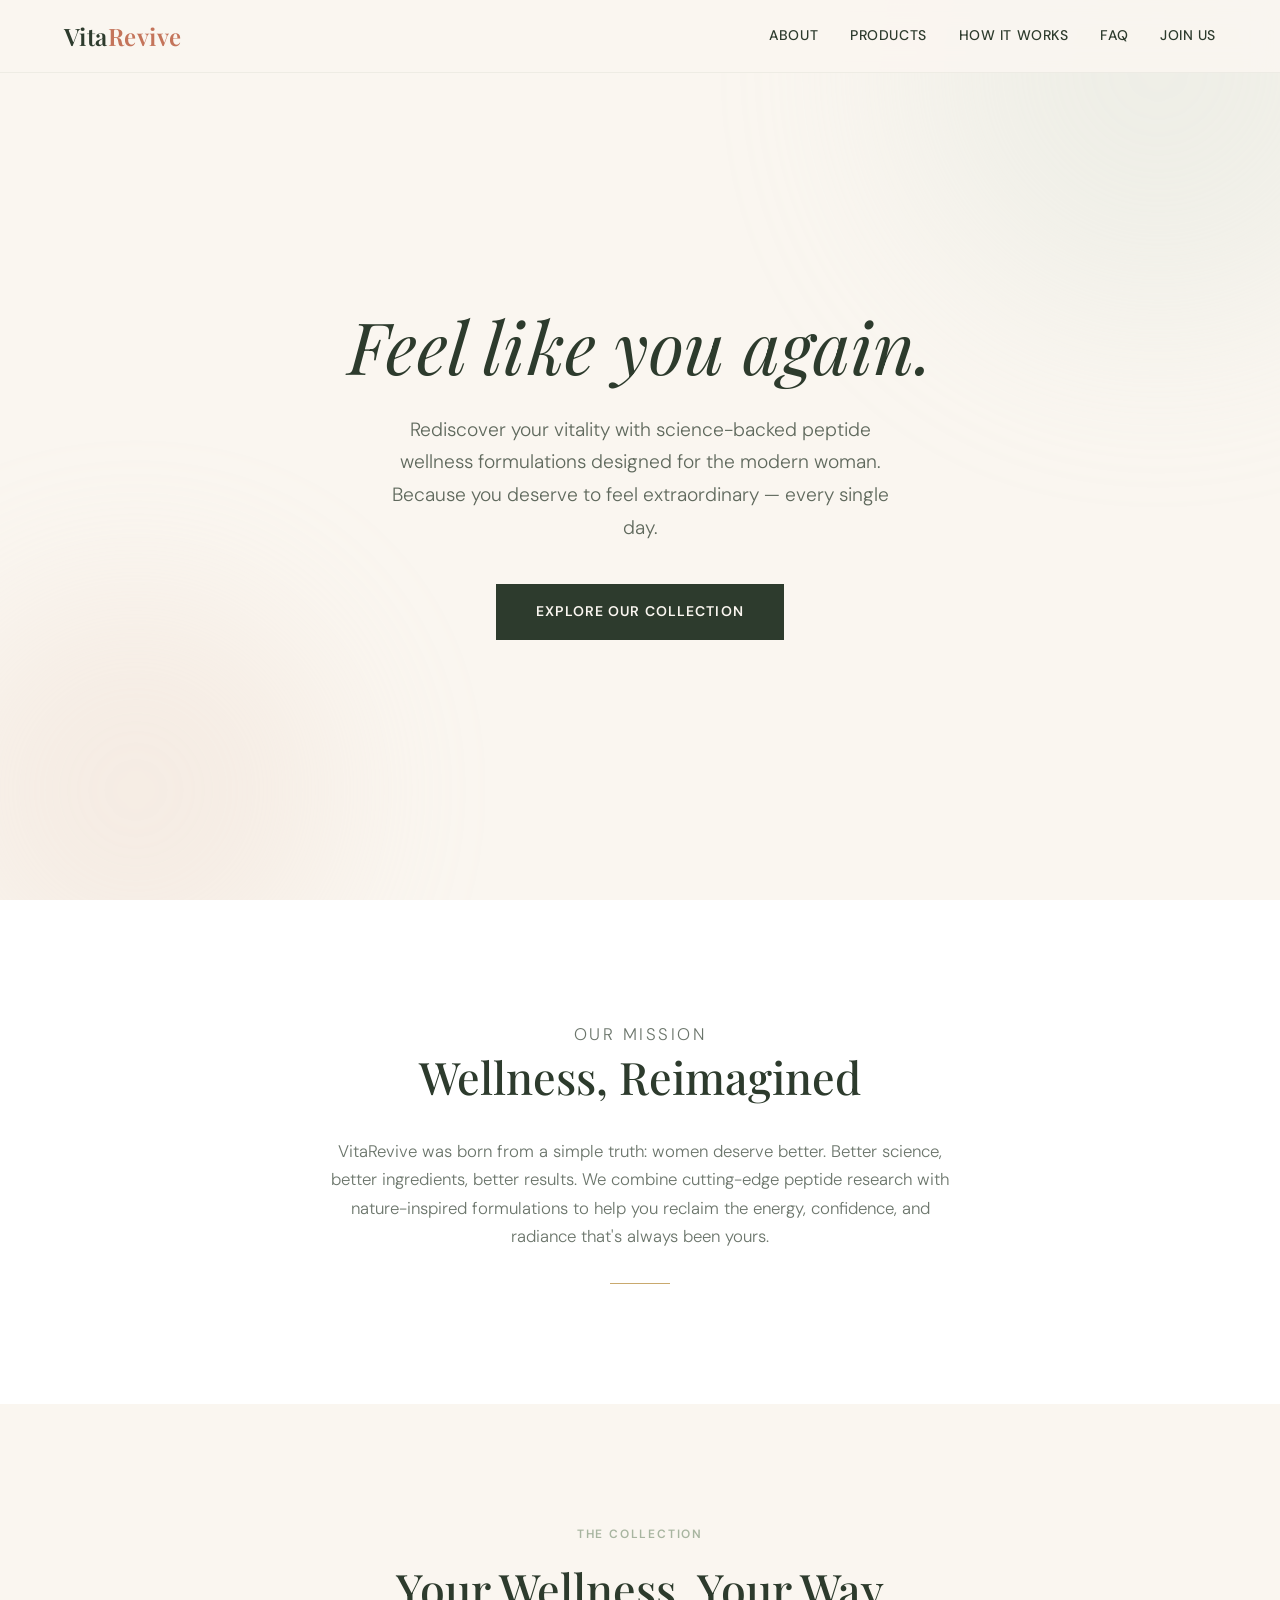
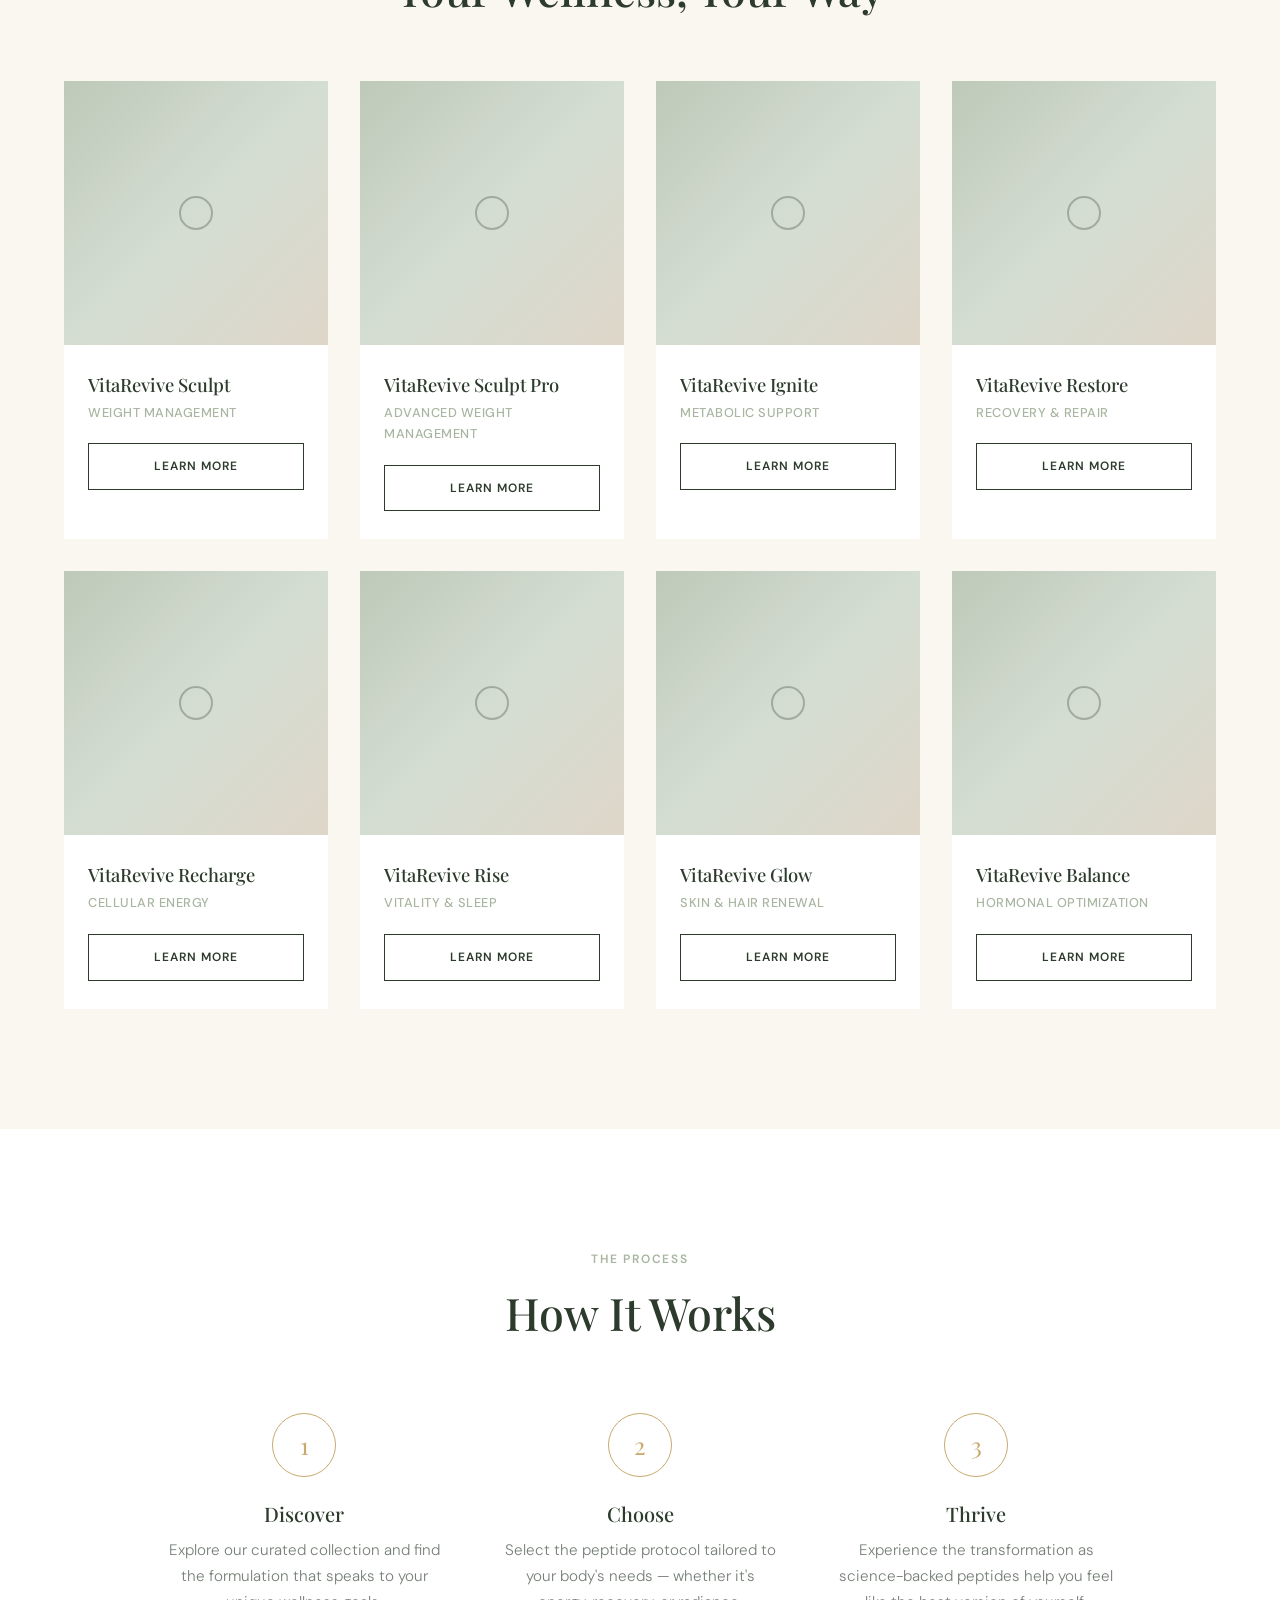
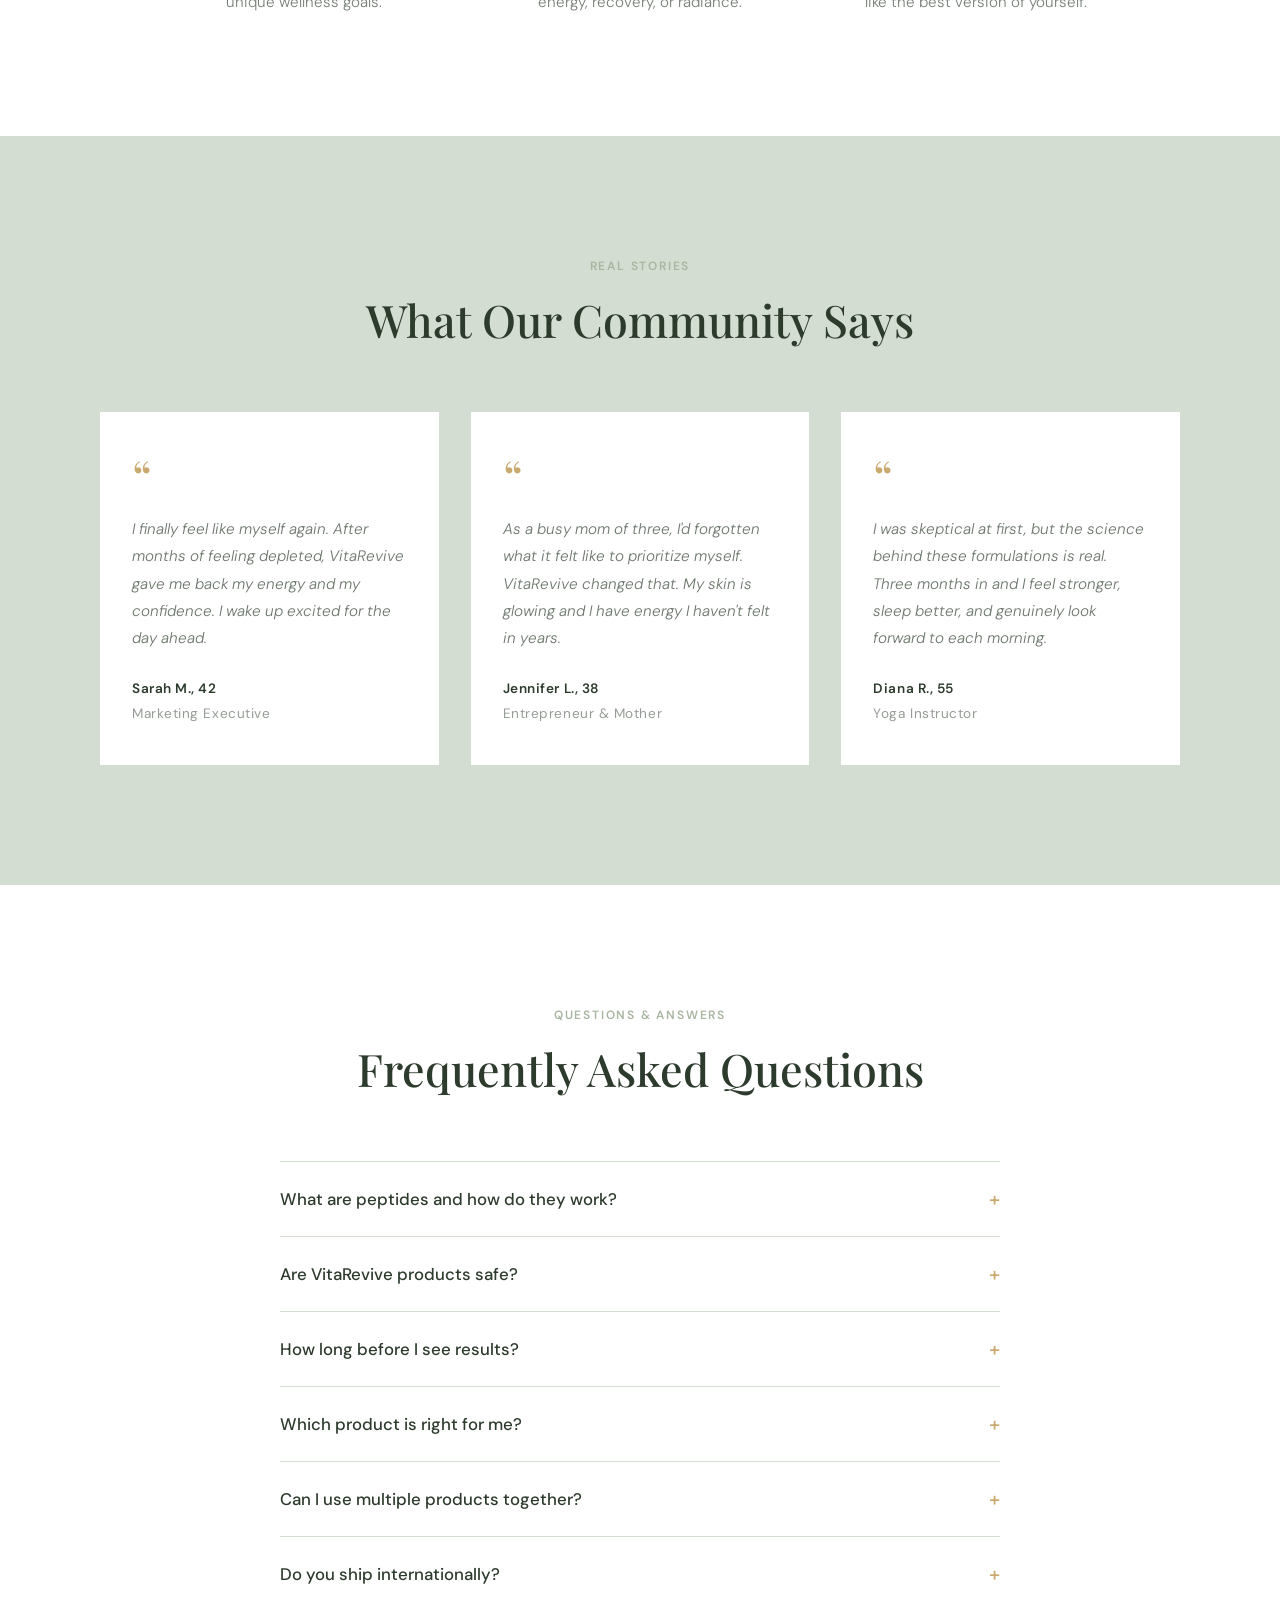
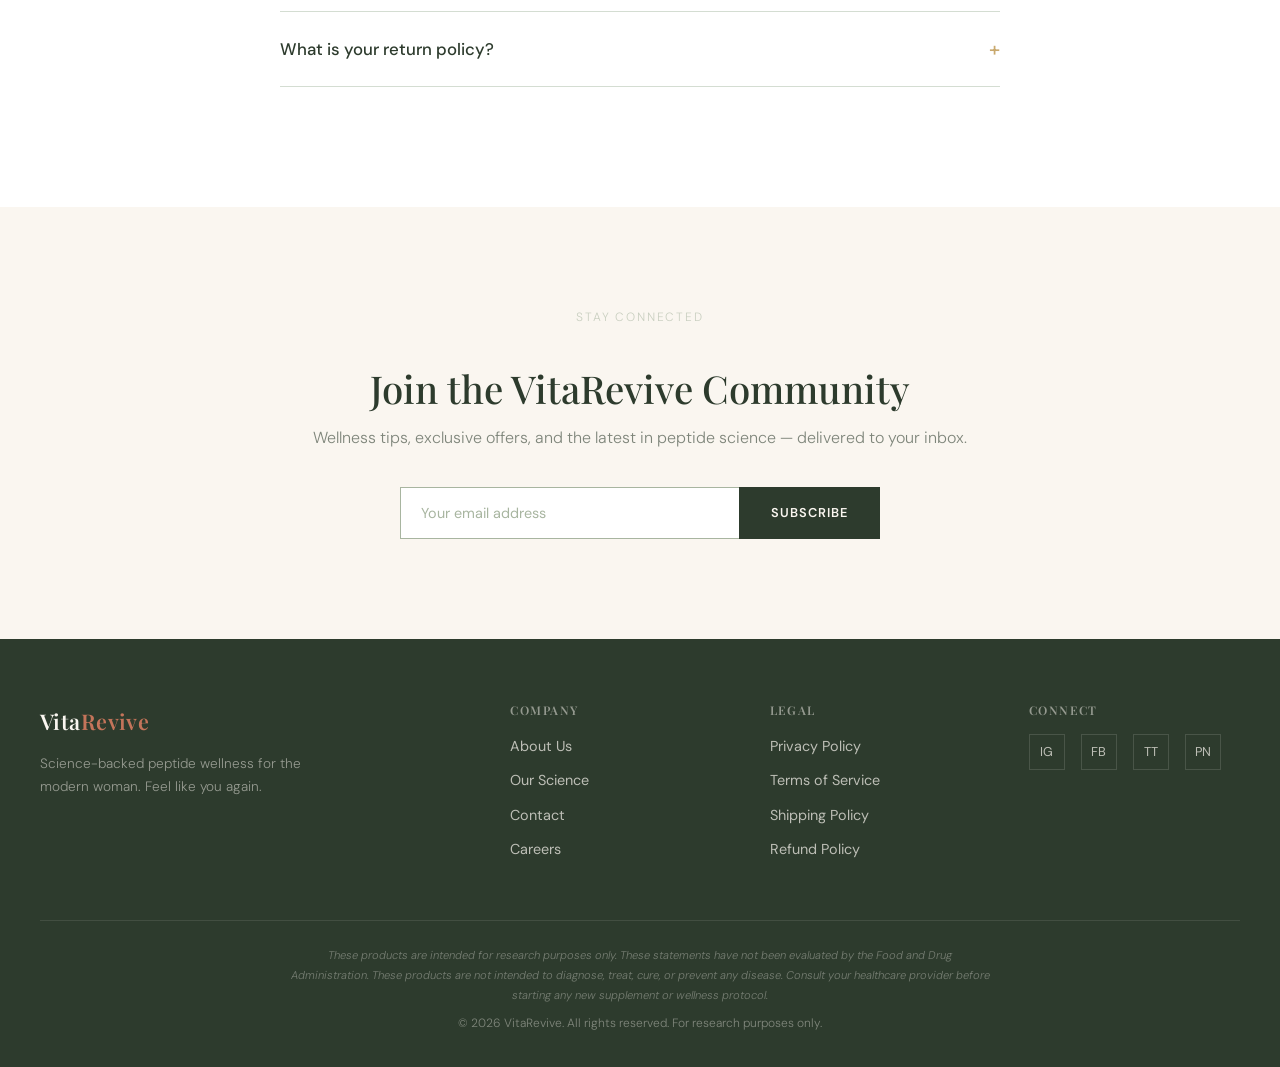
==== index.html @ 60b46a9c "VitaRevive site with COA pages (6 SKUs)" ====
<!DOCTYPE html>
<html lang="en">
<head>
<meta charset="UTF-8">
<meta name="viewport" content="width=device-width, initial-scale=1.0">
<title>VitaRevive — Feel Like You Again</title>
<link href="https://fonts.googleapis.com/css2?family=Playfair+Display:ital,wght@0,400;0,500;0,600;0,700;1,400;1,500&family=DM+Sans:wght@300;400;500;600&display=swap" rel="stylesheet">
<style>
*,*::before,*::after{margin:0;padding:0;box-sizing:border-box}
:root{--cream:#FAF6F0;--sage:#A8B5A0;--forest:#2D3B2D;--gold:#C9A96E;--blush:#E8CFC0;--terra:#C4745A;--euca:#D4DDD2;--white:#fff}
html{scroll-behavior:smooth}
body{font-family:'DM Sans',sans-serif;color:var(--forest);background:var(--cream);line-height:1.7;font-weight:400}
h1,h2,h3,h4{font-family:'Playfair Display',serif;font-weight:500;line-height:1.25}
a{color:inherit;text-decoration:none}
img{max-width:100%;display:block}
.container{max-width:1200px;margin:0 auto;padding:0 24px}
/* NAV */
nav{position:fixed;top:0;left:0;right:0;z-index:100;background:rgba(250,246,240,.92);backdrop-filter:blur(12px);border-bottom:1px solid rgba(168,181,160,.15);transition:box-shadow .3s}
nav.scrolled{box-shadow:0 2px 20px rgba(45,59,45,.08)}
.nav-inner{max-width:1200px;margin:0 auto;padding:0 24px;display:flex;align-items:center;justify-content:space-between;height:72px}
.logo{font-family:'Playfair Display',serif;font-size:1.5rem;font-weight:600;letter-spacing:.02em;color:var(--forest)}
.logo span{color:var(--terra)}
.nav-links{display:flex;gap:32px;font-size:.875rem;font-weight:500;letter-spacing:.04em;text-transform:uppercase}
.nav-links a{transition:color .3s}
.nav-links a:hover{color:var(--terra)}
.hamburger{display:none;flex-direction:column;gap:5px;cursor:pointer;background:none;border:none;padding:4px}
.hamburger span{display:block;width:24px;height:2px;background:var(--forest);transition:all .3s}
.mobile-menu{display:none;position:fixed;inset:0;top:72px;background:var(--cream);flex-direction:column;align-items:center;justify-content:center;gap:32px;z-index:99}
.mobile-menu.open{display:flex}
.mobile-menu a{font-family:'Playfair Display',serif;font-size:1.5rem}
/* HERO */
.hero{min-height:100vh;display:flex;align-items:center;justify-content:center;text-align:center;padding:120px 24px 80px;background:var(--cream);position:relative;overflow:hidden}
.hero::before{content:'';position:absolute;top:-20%;right:-10%;width:500px;height:500px;border-radius:50%;background:var(--euca);opacity:.3;filter:blur(100px)}
.hero::after{content:'';position:absolute;bottom:-10%;left:-5%;width:400px;height:400px;border-radius:50%;background:var(--blush);opacity:.25;filter:blur(80px)}
.hero-content{position:relative;z-index:1;max-width:720px}
.hero h1{font-size:clamp(2.5rem,6vw,4.5rem);color:var(--forest);margin-bottom:24px;font-weight:400;font-style:italic}
.hero p{font-size:clamp(1rem,2vw,1.2rem);color:var(--forest);opacity:.75;max-width:520px;margin:0 auto 40px;font-weight:300}
.btn{display:inline-block;padding:16px 40px;font-family:'DM Sans',sans-serif;font-size:.875rem;font-weight:600;letter-spacing:.08em;text-transform:uppercase;border:none;cursor:pointer;transition:all .35s ease}
.btn-primary{background:var(--forest);color:var(--cream);border-radius:0}
.btn-primary:hover{background:var(--terra)}
.btn-outline{background:transparent;color:var(--forest);border:1.5px solid var(--forest);border-radius:0}
.btn-outline:hover{background:var(--forest);color:var(--cream)}
/* ABOUT */
.about{padding:120px 24px;background:var(--white)}
.about-inner{max-width:800px;margin:0 auto;text-align:center}
.section-label{font-size:.75rem;font-weight:600;letter-spacing:.15em;text-transform:uppercase;color:var(--sage);margin-bottom:16px}
.about h2{font-size:clamp(1.8rem,4vw,2.8rem);margin-bottom:32px;color:var(--forest)}
.about p{font-size:1.05rem;color:var(--forest);opacity:.7;max-width:620px;margin:0 auto;font-weight:300}
.about .divider{width:60px;height:1.5px;background:var(--gold);margin:32px auto 0}
/* PRODUCTS */
.products{padding:120px 24px;background:var(--cream)}
.products-header{text-align:center;margin-bottom:64px}
.products-header h2{font-size:clamp(1.8rem,4vw,2.8rem);color:var(--forest)}
.products-grid{display:grid;grid-template-columns:repeat(4,1fr);gap:32px;max-width:1200px;margin:0 auto}
.product-card{background:var(--white);overflow:hidden;transition:transform .4s ease,box-shadow .4s ease}
.product-card:hover{transform:translateY(-4px);box-shadow:0 12px 40px rgba(45,59,45,.08)}
.product-img{aspect-ratio:1/1;background:var(--euca);display:flex;align-items:center;justify-content:center;position:relative;overflow:hidden}
.product-img::after{content:'';position:absolute;inset:0;background:linear-gradient(135deg,var(--sage) 0%,var(--euca) 50%,var(--blush) 100%);opacity:.5}
.product-img svg{position:relative;z-index:1;width:48px;height:48px;opacity:.3}
.product-info{padding:28px 24px}
.product-info h3{font-size:1.15rem;margin-bottom:6px;font-weight:500}
.product-info .product-cat{font-size:.8rem;color:var(--sage);font-weight:500;letter-spacing:.04em;text-transform:uppercase;margin-bottom:20px}
.product-info .btn-outline{padding:12px 28px;font-size:.75rem;width:100%;text-align:center}
/* HOW IT WORKS */
.how{padding:120px 24px;background:var(--white)}
.how-header{text-align:center;margin-bottom:72px}
.how-header h2{font-size:clamp(1.8rem,4vw,2.8rem);color:var(--forest)}
.steps{display:grid;grid-template-columns:repeat(3,1fr);gap:48px;max-width:960px;margin:0 auto;text-align:center}
.step-num{width:64px;height:64px;border-radius:50%;border:1.5px solid var(--gold);display:flex;align-items:center;justify-content:center;font-family:'Playfair Display',serif;font-size:1.5rem;color:var(--gold);margin:0 auto 24px}
.step h3{font-size:1.25rem;margin-bottom:12px}
.step p{font-size:.95rem;opacity:.65;font-weight:300;max-width:280px;margin:0 auto}
.step-arrow{display:flex;align-items:center;justify-content:center;color:var(--sage);font-size:1.5rem}
/* TESTIMONIALS */
.testimonials{padding:120px 24px;background:var(--euca)}
.testimonials-header{text-align:center;margin-bottom:64px}
.testimonials-header h2{font-size:clamp(1.8rem,4vw,2.8rem);color:var(--forest)}
.testimonials-grid{display:grid;grid-template-columns:repeat(3,1fr);gap:32px;max-width:1080px;margin:0 auto}
.testimonial-card{background:var(--white);padding:40px 32px;position:relative}
.testimonial-card .quote{font-family:'Playfair Display',serif;font-size:3rem;color:var(--gold);line-height:1;margin-bottom:16px}
.testimonial-card p{font-size:.95rem;opacity:.7;font-style:italic;margin-bottom:24px;font-weight:300;line-height:1.8}
.testimonial-card .author{font-weight:600;font-size:.85rem;letter-spacing:.04em}
.testimonial-card .author span{display:block;font-weight:400;opacity:.5;margin-top:2px}
/* FAQ */
.faq{padding:120px 24px;background:var(--white)}
.faq-header{text-align:center;margin-bottom:64px}
.faq-header h2{font-size:clamp(1.8rem,4vw,2.8rem);color:var(--forest)}
.faq-list{max-width:720px;margin:0 auto}
.faq-item{border-bottom:1px solid var(--euca)}
.faq-item:first-child{border-top:1px solid var(--euca)}
.faq-q{width:100%;background:none;border:none;padding:24px 0;display:flex;justify-content:space-between;align-items:center;cursor:pointer;font-family:'DM Sans',sans-serif;font-size:1.05rem;font-weight:500;color:var(--forest);text-align:left;gap:16px}
.faq-q .icon{font-size:1.25rem;transition:transform .3s;flex-shrink:0;color:var(--gold)}
.faq-item.open .faq-q .icon{transform:rotate(45deg)}
.faq-a{max-height:0;overflow:hidden;transition:max-height .4s ease,padding .4s ease}
.faq-item.open .faq-a{max-height:400px}
.faq-a p{padding:0 0 24px;font-size:.95rem;opacity:.65;font-weight:300;line-height:1.8}
/* NEWSLETTER */
.newsletter{padding:100px 24px;background:var(--cream);text-align:center}
.newsletter h2{font-size:clamp(1.6rem,3.5vw,2.4rem);color:var(--forest);margin-bottom:12px}
.newsletter p{opacity:.6;margin-bottom:36px;font-weight:300}
.newsletter-form{display:flex;gap:0;max-width:480px;margin:0 auto}
.newsletter-form input{flex:1;padding:16px 20px;border:1.5px solid var(--sage);border-right:none;background:var(--white);font-family:'DM Sans',sans-serif;font-size:.9rem;outline:none}
.newsletter-form input::placeholder{color:var(--sage)}
.newsletter-form button{padding:16px 32px;background:var(--forest);color:var(--cream);border:none;font-family:'DM Sans',sans-serif;font-size:.8rem;font-weight:600;letter-spacing:.08em;text-transform:uppercase;cursor:pointer;transition:background .3s}
.newsletter-form button:hover{background:var(--terra)}
/* FOOTER */
footer{padding:64px 24px 32px;background:var(--forest);color:var(--cream)}
.footer-inner{max-width:1200px;margin:0 auto}
.footer-top{display:grid;grid-template-columns:2fr 1fr 1fr 1fr;gap:48px;margin-bottom:48px}
.footer-brand .logo{font-size:1.35rem;margin-bottom:12px;color:var(--cream)}
.footer-brand p{font-size:.85rem;opacity:.5;max-width:280px;font-weight:300}
.footer-col h4{font-size:.75rem;font-weight:600;letter-spacing:.12em;text-transform:uppercase;margin-bottom:16px;opacity:.5}
.footer-col a{display:block;font-size:.9rem;opacity:.7;margin-bottom:10px;transition:opacity .3s}
.footer-col a:hover{opacity:1}
.social-icons{display:flex;gap:16px;margin-top:8px}
.social-icons a{width:36px;height:36px;border:1px solid rgba(250,246,240,.2);display:flex;align-items:center;justify-content:center;font-size:.8rem;transition:all .3s}
.social-icons a:hover{border-color:var(--gold);color:var(--gold)}
.footer-bottom{border-top:1px solid rgba(250,246,240,.1);padding-top:24px;text-align:center}
.footer-bottom p{font-size:.75rem;opacity:.4;font-weight:300;line-height:1.8}
.disclaimer{max-width:700px;margin:0 auto 8px;font-size:.7rem!important;opacity:.35!important;font-style:italic}
/* ANIMATIONS */
.fade-in{opacity:0;transform:translateY(30px);transition:opacity .8s ease,transform .8s ease}
.fade-in.visible{opacity:1;transform:translateY(0)}
/* RESPONSIVE */
@media(max-width:1024px){
.products-grid{grid-template-columns:repeat(2,1fr)}
.footer-top{grid-template-columns:1fr 1fr}
}
@media(max-width:768px){
.nav-links{display:none}
.hamburger{display:flex}
.products-grid{grid-template-columns:1fr 1fr;gap:20px}
.steps{grid-template-columns:1fr;gap:40px}
.testimonials-grid{grid-template-columns:1fr}
.footer-top{grid-template-columns:1fr}
.newsletter-form{flex-direction:column}
.newsletter-form input{border-right:1.5px solid var(--sage);border-bottom:none}
}
@media(max-width:480px){
.products-grid{grid-template-columns:1fr}
}
</style>
</head>
<body>

<!-- NAV -->
<nav id="navbar">
<div class="nav-inner">
<a href="#" class="logo">Vita<span>Revive</span></a>
<div class="nav-links">
<a href="#about">About</a>
<a href="#products">Products</a>
<a href="#how">How It Works</a>
<a href="#faq">FAQ</a>
<a href="#newsletter">Join Us</a>
</div>
<button class="hamburger" onclick="document.querySelector('.mobile-menu').classList.toggle('open')" aria-label="Menu">
<span></span><span></span><span></span>
</button>
</div>
</nav>
<div class="mobile-menu">
<a href="#about" onclick="this.parentElement.classList.remove('open')">About</a>
<a href="#products" onclick="this.parentElement.classList.remove('open')">Products</a>
<a href="#how" onclick="this.parentElement.classList.remove('open')">How It Works</a>
<a href="#faq" onclick="this.parentElement.classList.remove('open')">FAQ</a>
<a href="#newsletter" onclick="this.parentElement.classList.remove('open')">Join Us</a>
</div>

<!-- HERO -->
<section class="hero">
<div class="hero-content">
<h1>Feel like you again.</h1>
<p>Rediscover your vitality with science-backed peptide wellness formulations designed for the modern woman. Because you deserve to feel extraordinary — every single day.</p>
<a href="#products" class="btn btn-primary">Explore Our Collection</a>
</div>
</section>

<!-- ABOUT -->
<section class="about" id="about">
<div class="about-inner fade-in">
<p class="section-label">Our Mission</p>
<h2>Wellness, Reimagined</h2>
<p>VitaRevive was born from a simple truth: women deserve better. Better science, better ingredients, better results. We combine cutting-edge peptide research with nature-inspired formulations to help you reclaim the energy, confidence, and radiance that's always been yours.</p>
<div class="divider"></div>
</div>
</section>

<!-- PRODUCTS -->
<section class="products" id="products">
<div class="container">
<div class="products-header fade-in">
<p class="section-label">The Collection</p>
<h2>Your Wellness, Your Way</h2>
</div>
<div class="products-grid">
<div class="product-card fade-in">
<div class="product-img"><svg viewBox="0 0 24 24" fill="none" stroke="currentColor" stroke-width="1"><circle cx="12" cy="12" r="8"/></svg></div>
<div class="product-info"><h3>VitaRevive Sculpt</h3><p class="product-cat">Weight Management</p><a href="#" class="btn btn-outline">Learn More</a></div>
</div>
<div class="product-card fade-in">
<div class="product-img"><svg viewBox="0 0 24 24" fill="none" stroke="currentColor" stroke-width="1"><circle cx="12" cy="12" r="8"/></svg></div>
<div class="product-info"><h3>VitaRevive Sculpt Pro</h3><p class="product-cat">Advanced Weight Management</p><a href="#" class="btn btn-outline">Learn More</a></div>
</div>
<div class="product-card fade-in">
<div class="product-img"><svg viewBox="0 0 24 24" fill="none" stroke="currentColor" stroke-width="1"><circle cx="12" cy="12" r="8"/></svg></div>
<div class="product-info"><h3>VitaRevive Ignite</h3><p class="product-cat">Metabolic Support</p><a href="#" class="btn btn-outline">Learn More</a></div>
</div>
<div class="product-card fade-in">
<div class="product-img"><svg viewBox="0 0 24 24" fill="none" stroke="currentColor" stroke-width="1"><circle cx="12" cy="12" r="8"/></svg></div>
<div class="product-info"><h3>VitaRevive Restore</h3><p class="product-cat">Recovery &amp; Repair</p><a href="#" class="btn btn-outline">Learn More</a></div>
</div>
<div class="product-card fade-in">
<div class="product-img"><svg viewBox="0 0 24 24" fill="none" stroke="currentColor" stroke-width="1"><circle cx="12" cy="12" r="8"/></svg></div>
<div class="product-info"><h3>VitaRevive Recharge</h3><p class="product-cat">Cellular Energy</p><a href="#" class="btn btn-outline">Learn More</a></div>
</div>
<div class="product-card fade-in">
<div class="product-img"><svg viewBox="0 0 24 24" fill="none" stroke="currentColor" stroke-width="1"><circle cx="12" cy="12" r="8"/></svg></div>
<div class="product-info"><h3>VitaRevive Rise</h3><p class="product-cat">Vitality &amp; Sleep</p><a href="#" class="btn btn-outline">Learn More</a></div>
</div>
<div class="product-card fade-in">
<div class="product-img"><svg viewBox="0 0 24 24" fill="none" stroke="currentColor" stroke-width="1"><circle cx="12" cy="12" r="8"/></svg></div>
<div class="product-info"><h3>VitaRevive Glow</h3><p class="product-cat">Skin &amp; Hair Renewal</p><a href="#" class="btn btn-outline">Learn More</a></div>
</div>
<div class="product-card fade-in">
<div class="product-img"><svg viewBox="0 0 24 24" fill="none" stroke="currentColor" stroke-width="1"><circle cx="12" cy="12" r="8"/></svg></div>
<div class="product-info"><h3>VitaRevive Balance</h3><p class="product-cat">Hormonal Optimization</p><a href="#" class="btn btn-outline">Learn More</a></div>
</div>
</div>
</div>
</section>

<!-- HOW IT WORKS -->
<section class="how" id="how">
<div class="container">
<div class="how-header fade-in">
<p class="section-label">The Process</p>
<h2>How It Works</h2>
</div>
<div class="steps fade-in">
<div class="step">
<div class="step-num">1</div>
<h3>Discover</h3>
<p>Explore our curated collection and find the formulation that speaks to your unique wellness goals.</p>
</div>
<div class="step">
<div class="step-num">2</div>
<h3>Choose</h3>
<p>Select the peptide protocol tailored to your body's needs — whether it's energy, recovery, or radiance.</p>
</div>
<div class="step">
<div class="step-num">3</div>
<h3>Thrive</h3>
<p>Experience the transformation as science-backed peptides help you feel like the best version of yourself.</p>
</div>
</div>
</div>
</section>

<!-- TESTIMONIALS -->
<section class="testimonials" id="testimonials">
<div class="container">
<div class="testimonials-header fade-in">
<p class="section-label">Real Stories</p>
<h2>What Our Community Says</h2>
</div>
<div class="testimonials-grid">
<div class="testimonial-card fade-in">
<div class="quote">&ldquo;</div>
<p>I finally feel like myself again. After months of feeling depleted, VitaRevive gave me back my energy and my confidence. I wake up excited for the day ahead.</p>
<div class="author">Sarah M., 42<span>Marketing Executive</span></div>
</div>
<div class="testimonial-card fade-in">
<div class="quote">&ldquo;</div>
<p>As a busy mom of three, I'd forgotten what it felt like to prioritize myself. VitaRevive changed that. My skin is glowing and I have energy I haven't felt in years.</p>
<div class="author">Jennifer L., 38<span>Entrepreneur &amp; Mother</span></div>
</div>
<div class="testimonial-card fade-in">
<div class="quote">&ldquo;</div>
<p>I was skeptical at first, but the science behind these formulations is real. Three months in and I feel stronger, sleep better, and genuinely look forward to each morning.</p>
<div class="author">Diana R., 55<span>Yoga Instructor</span></div>
</div>
</div>
</div>
</section>

<!-- FAQ -->
<section class="faq" id="faq">
<div class="container">
<div class="faq-header fade-in">
<p class="section-label">Questions &amp; Answers</p>
<h2>Frequently Asked Questions</h2>
</div>
<div class="faq-list fade-in">
<div class="faq-item">
<button class="faq-q">What are peptides and how do they work?<span class="icon">+</span></button>
<div class="faq-a"><p>Peptides are short chains of amino acids that act as signaling molecules in your body. They communicate with your cells to support natural processes like recovery, metabolism, and cellular renewal — working with your biology, not against it.</p></div>
</div>
<div class="faq-item">
<button class="faq-q">Are VitaRevive products safe?<span class="icon">+</span></button>
<div class="faq-a"><p>Our formulations are developed using rigorous scientific research and manufactured in certified facilities. We prioritize purity, potency, and transparency in everything we create. Always consult your healthcare provider before beginning any new wellness protocol.</p></div>
</div>
<div class="faq-item">
<button class="faq-q">How long before I see results?<span class="icon">+</span></button>
<div class="faq-a"><p>Most of our community members report noticeable changes within 4–8 weeks of consistent use. Every body is unique, so individual experiences may vary. The key is consistency and patience as your body responds to the peptide signaling.</p></div>
</div>
<div class="faq-item">
<button class="faq-q">Which product is right for me?<span class="icon">+</span></button>
<div class="faq-a"><p>It depends on your wellness goals. Whether you're focused on weight management, energy, skin health, or overall vitality, we have a formulation designed for you. Explore our collection or reach out to our team for personalized guidance.</p></div>
</div>
<div class="faq-item">
<button class="faq-q">Can I use multiple products together?<span class="icon">+</span></button>
<div class="faq-a"><p>Yes — many of our formulations are designed to complement each other. Popular pairings include Sculpt + Ignite for metabolic support, or Glow + Rise for beauty and vitality. We recommend starting with one product and adding gradually.</p></div>
</div>
<div class="faq-item">
<button class="faq-q">Do you ship internationally?<span class="icon">+</span></button>
<div class="faq-a"><p>We currently ship within the United States. International availability is coming soon. Join our newsletter to be the first to know when we expand to your region.</p></div>
</div>
<div class="faq-item">
<button class="faq-q">What is your return policy?<span class="icon">+</span></button>
<div class="faq-a"><p>We stand behind our products with a 30-day satisfaction guarantee. If you're not experiencing the results you hoped for, contact our support team for a hassle-free return process.</p></div>
</div>
</div>
</div>
</section>

<!-- NEWSLETTER -->
<section class="newsletter" id="newsletter">
<div class="container fade-in">
<p class="section-label">Stay Connected</p>
<h2>Join the VitaRevive Community</h2>
<p>Wellness tips, exclusive offers, and the latest in peptide science — delivered to your inbox.</p>
<form class="newsletter-form" onsubmit="event.preventDefault();this.innerHTML='<p style=\'padding:16px;font-weight:500\'>Welcome to the community ✨</p>'">
<input type="email" placeholder="Your email address" required>
<button type="submit">Subscribe</button>
</form>
</div>
</section>

<!-- FOOTER -->
<footer>
<div class="footer-inner">
<div class="footer-top">
<div class="footer-brand">
<div class="logo">Vita<span style="color:var(--terra)">Revive</span></div>
<p>Science-backed peptide wellness for the modern woman. Feel like you again.</p>
</div>
<div class="footer-col">
<h4>Company</h4>
<a href="#">About Us</a>
<a href="#">Our Science</a>
<a href="#">Contact</a>
<a href="#">Careers</a>
</div>
<div class="footer-col">
<h4>Legal</h4>
<a href="#">Privacy Policy</a>
<a href="#">Terms of Service</a>
<a href="#">Shipping Policy</a>
<a href="#">Refund Policy</a>
</div>
<div class="footer-col">
<h4>Connect</h4>
<div class="social-icons">
<a href="#" aria-label="Instagram">IG</a>
<a href="#" aria-label="Facebook">FB</a>
<a href="#" aria-label="TikTok">TT</a>
<a href="#" aria-label="Pinterest">PN</a>
</div>
</div>
</div>
<div class="footer-bottom">
<p class="disclaimer">These products are intended for research purposes only. These statements have not been evaluated by the Food and Drug Administration. These products are not intended to diagnose, treat, cure, or prevent any disease. Consult your healthcare provider before starting any new supplement or wellness protocol.</p>
<p>&copy; 2026 VitaRevive. All rights reserved. For research purposes only.</p>
</div>
</div>
</footer>

<script>
// Navbar scroll
window.addEventListener('scroll',()=>{
document.getElementById('navbar').classList.toggle('scrolled',window.scrollY>50)
})
// Fade in on scroll
const obs=new IntersectionObserver((entries)=>{
entries.forEach(e=>{if(e.isIntersecting){e.target.classList.add('visible');obs.unobserve(e.target)}})
},{threshold:0.15})
document.querySelectorAll('.fade-in').forEach(el=>obs.observe(el))
// FAQ accordion
document.querySelectorAll('.faq-q').forEach(btn=>{
btn.addEventListener('click',()=>{
const item=btn.parentElement
const wasOpen=item.classList.contains('open')
document.querySelectorAll('.faq-item').forEach(i=>i.classList.remove('open'))
if(!wasOpen)item.classList.add('open')
})
})
</script>
</body>
</html>
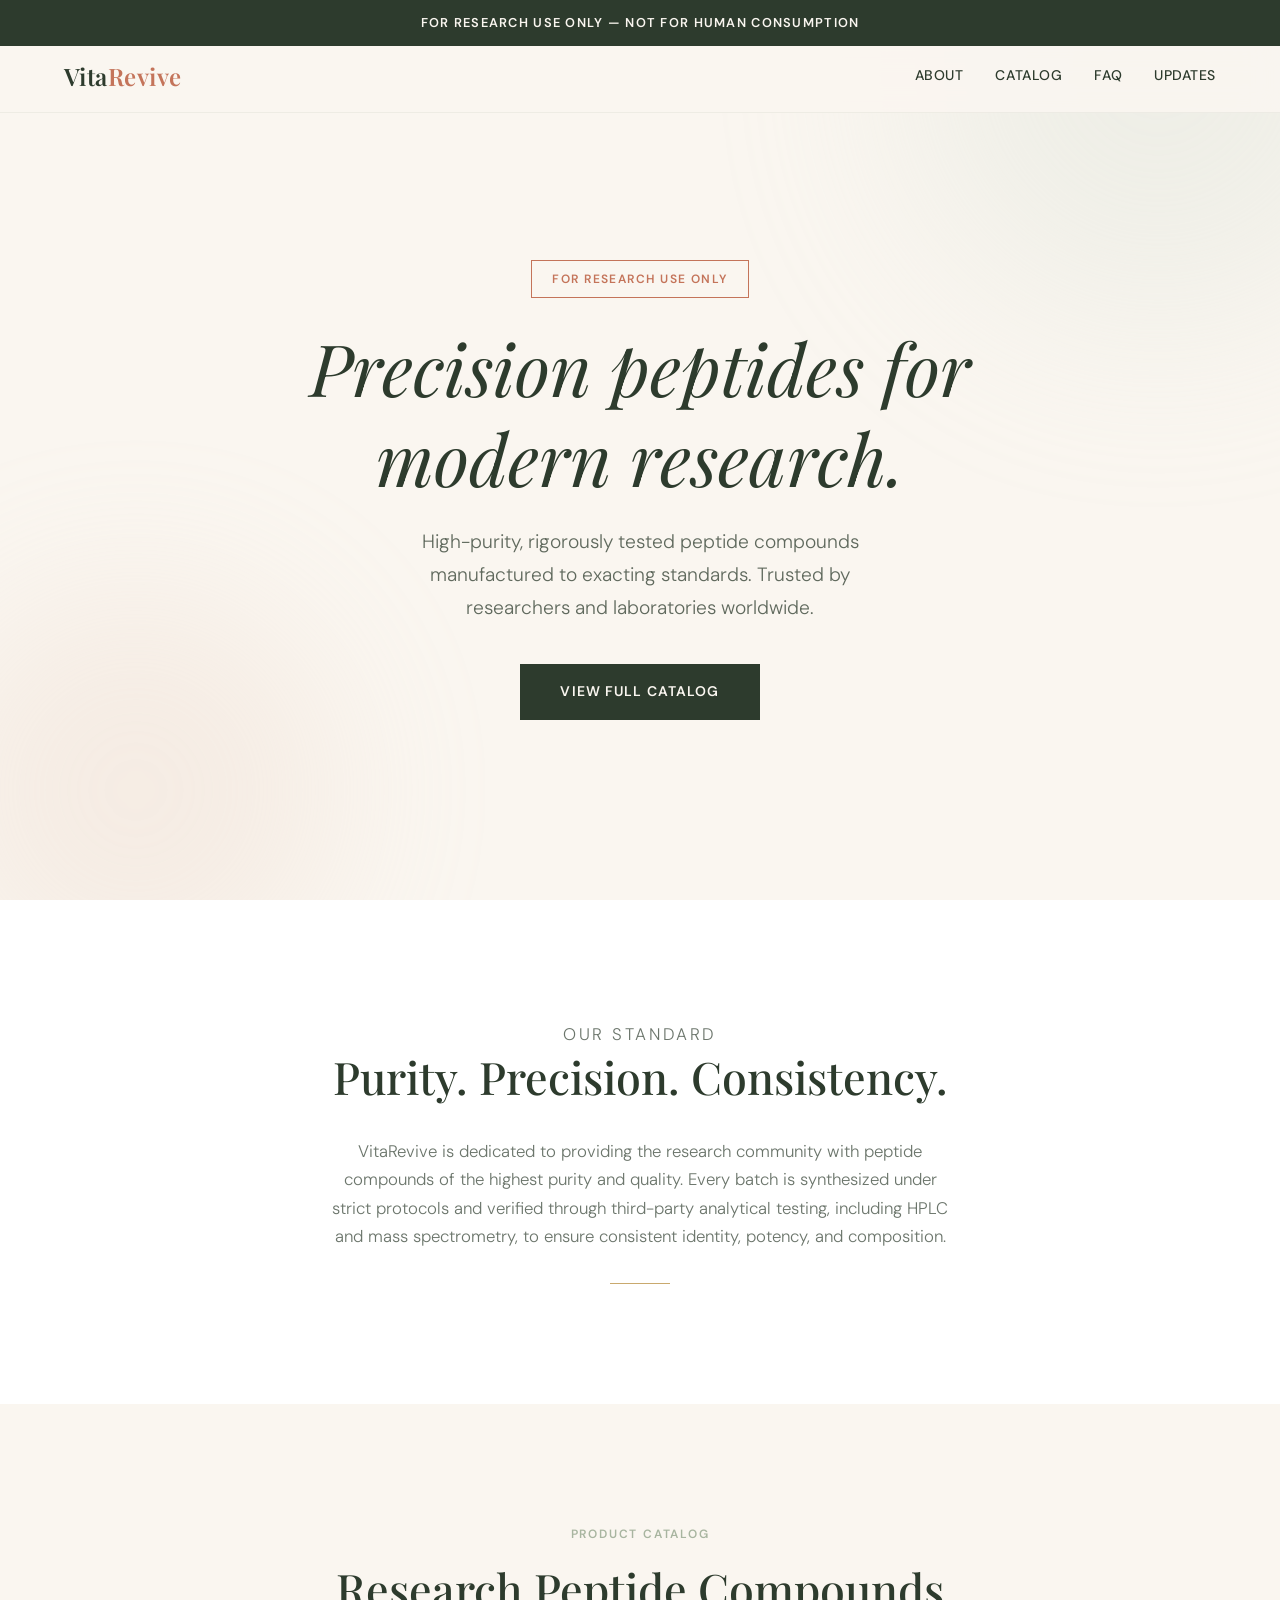
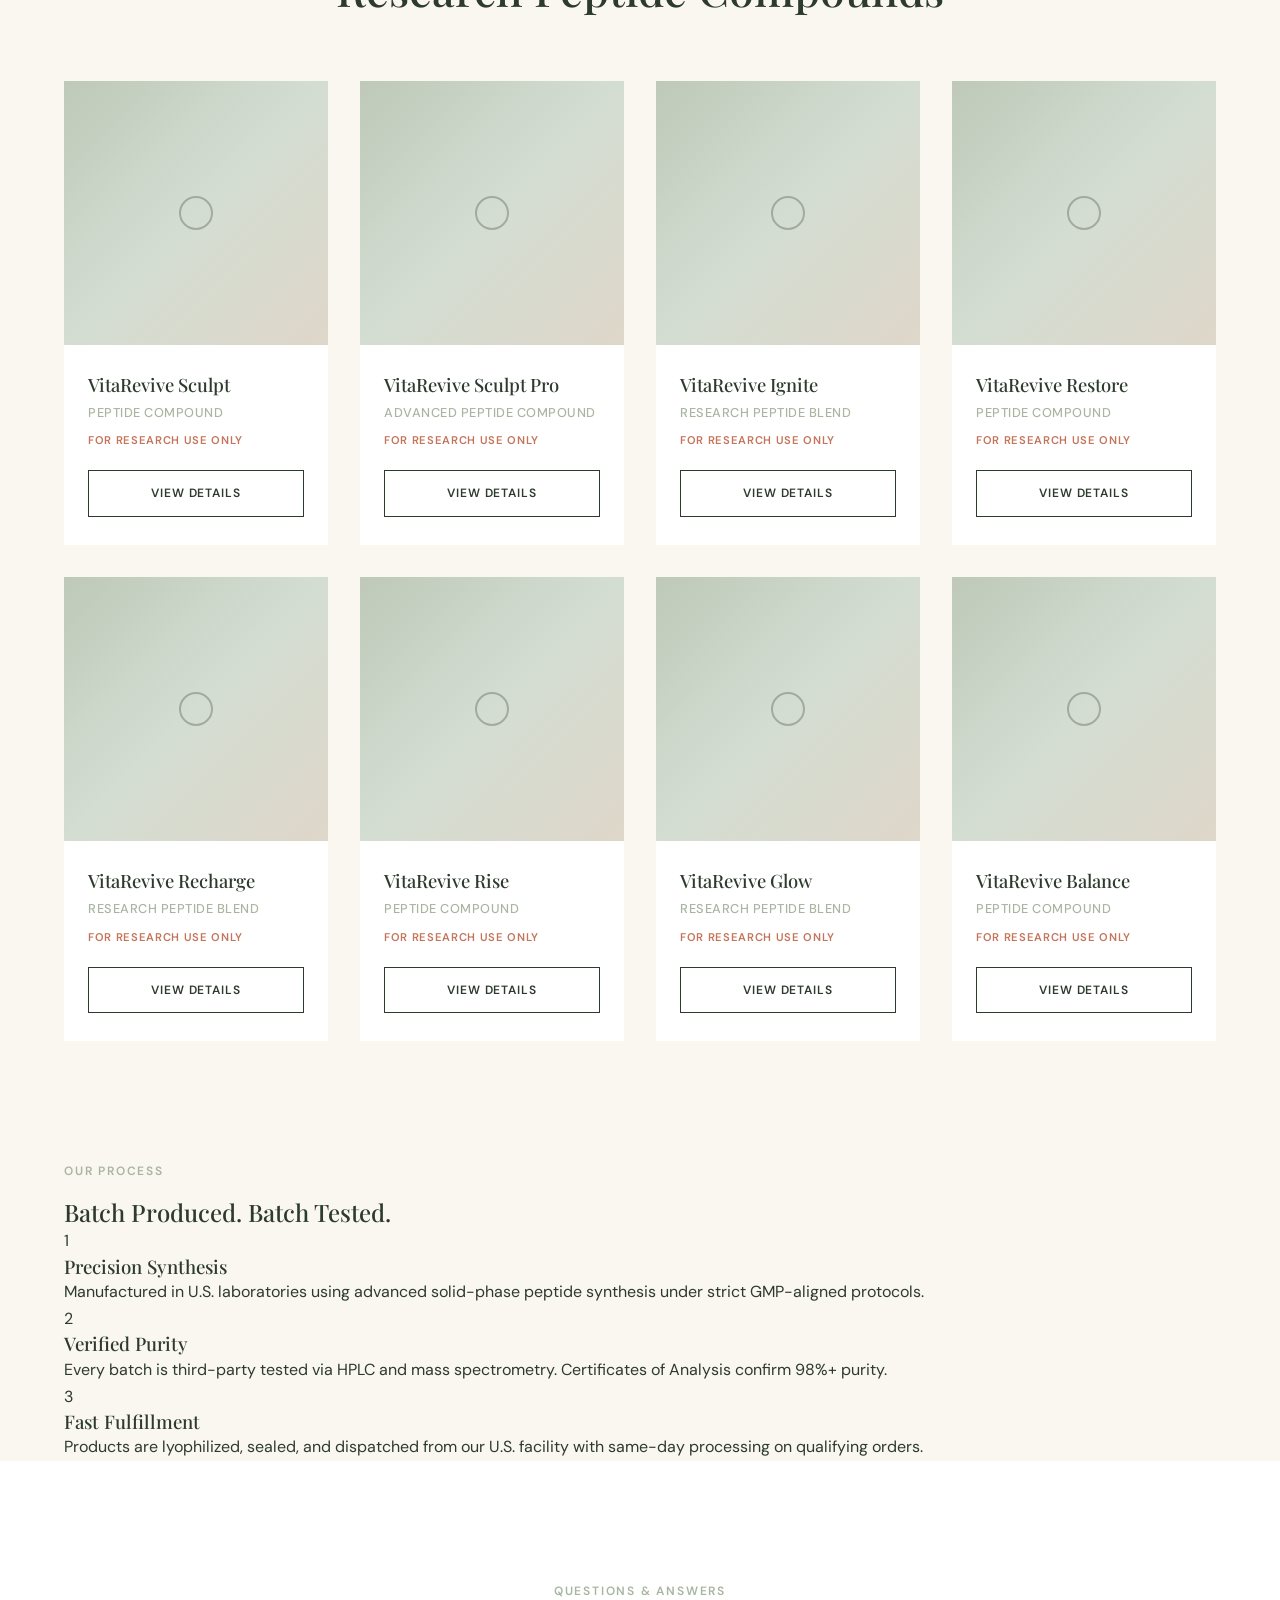
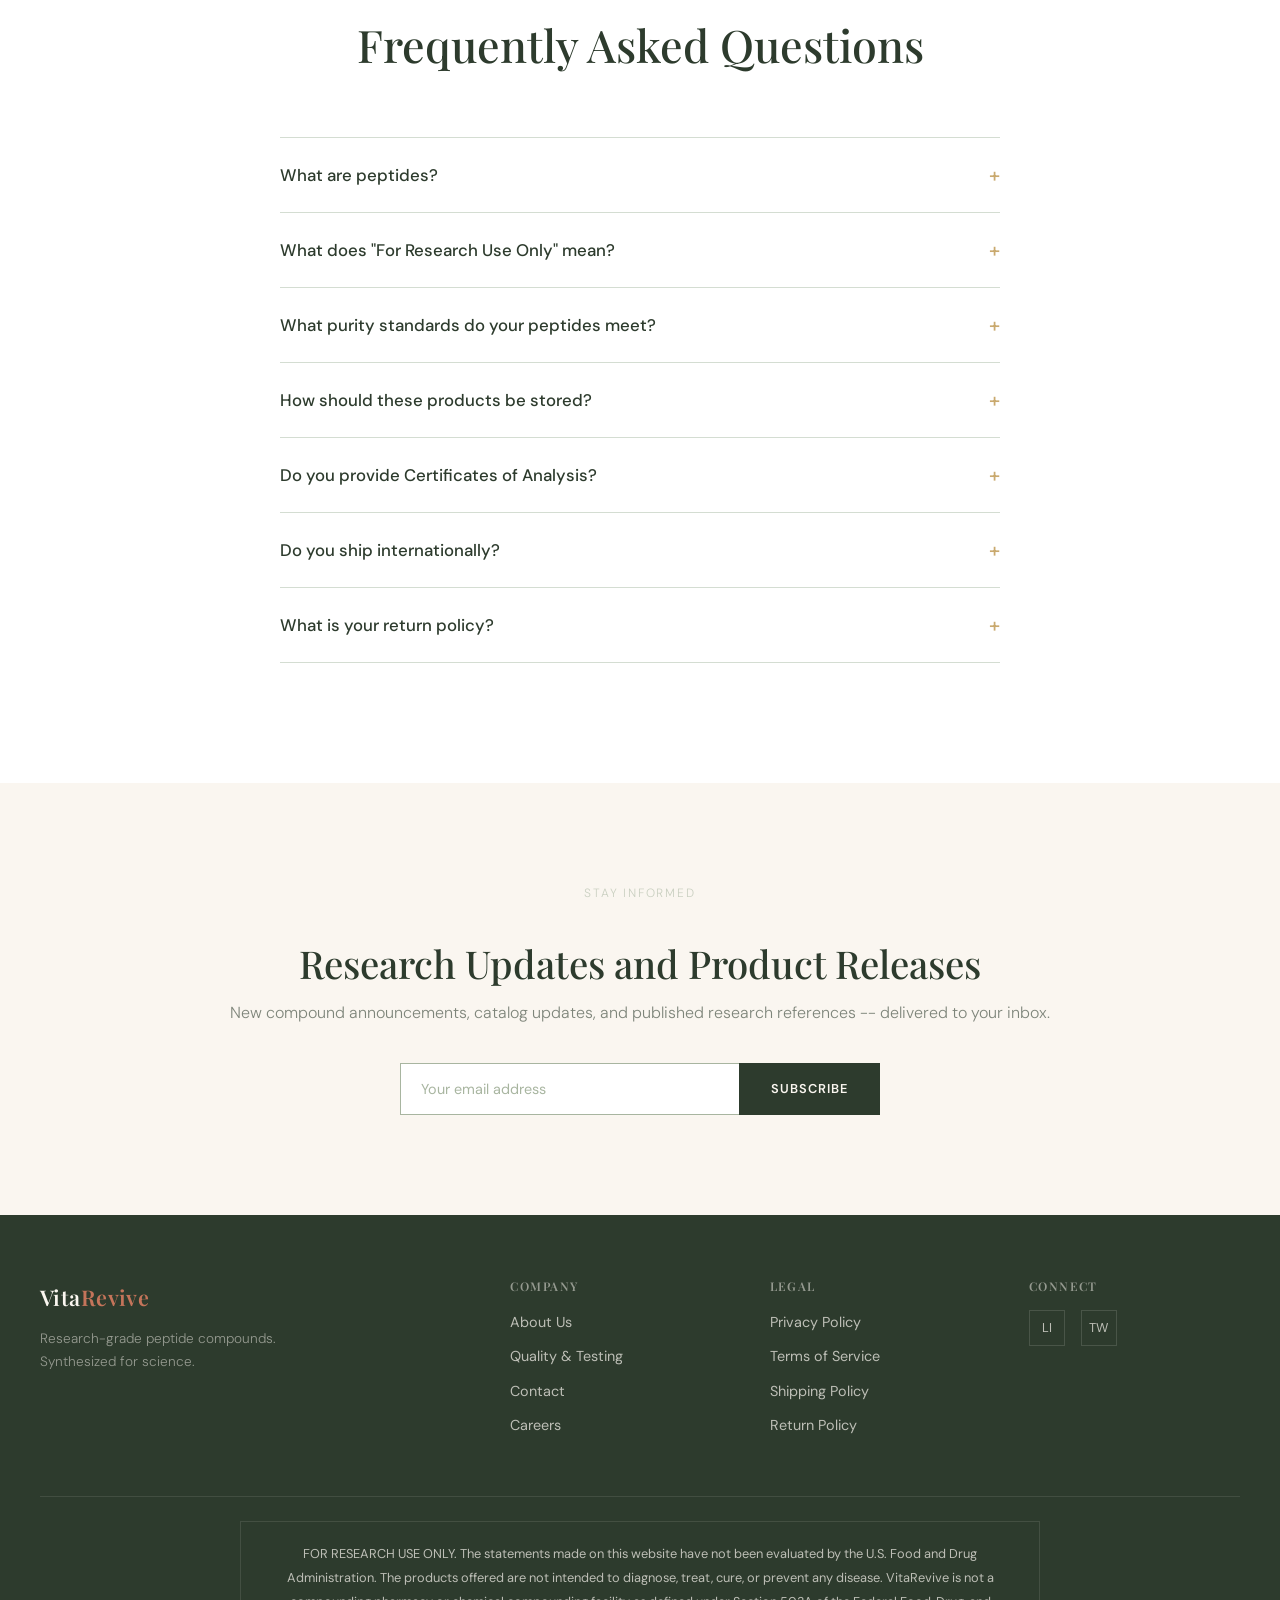
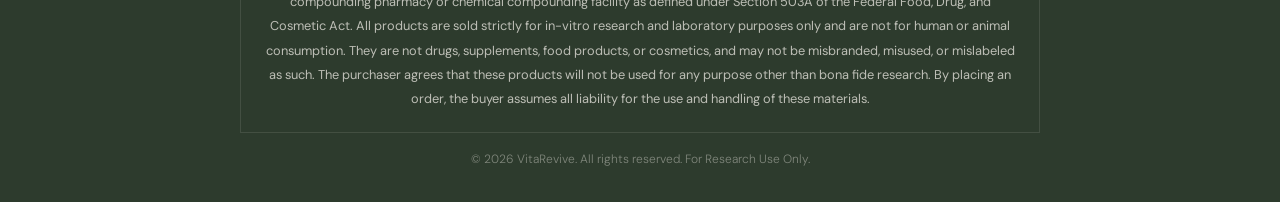
==== commit 9731b548: "RUO compliance overhaul - strip all health claims, add research disclaimers" ====
--- a/index.html
+++ b/index.html
@@ -3,7 +3,7 @@
 <head>
 <meta charset="UTF-8">
 <meta name="viewport" content="width=device-width, initial-scale=1.0">
-<title>VitaRevive — Feel Like You Again</title>
+<title>VitaRevive — Research-Grade Peptide Compounds</title>
 <link href="https://fonts.googleapis.com/css2?family=Playfair+Display:ital,wght@0,400;0,500;0,600;0,700;1,400;1,500&family=DM+Sans:wght@300;400;500;600&display=swap" rel="stylesheet">
 <style>
 *,*::before,*::after{margin:0;padding:0;box-sizing:border-box}
@@ -14,8 +14,10 @@
 a{color:inherit;text-decoration:none}
 img{max-width:100%;display:block}
 .container{max-width:1200px;margin:0 auto;padding:0 24px}
+/* RUO BANNER */
+.ruo-banner{background:var(--forest);color:var(--cream);text-align:center;padding:12px 24px;font-size:.8rem;font-weight:600;letter-spacing:.1em;text-transform:uppercase;position:fixed;top:0;left:0;right:0;z-index:110}
 /* NAV */
-nav{position:fixed;top:0;left:0;right:0;z-index:100;background:rgba(250,246,240,.92);backdrop-filter:blur(12px);border-bottom:1px solid rgba(168,181,160,.15);transition:box-shadow .3s}
+nav{position:fixed;top:40px;left:0;right:0;z-index:100;background:rgba(250,246,240,.92);backdrop-filter:blur(12px);border-bottom:1px solid rgba(168,181,160,.15);transition:box-shadow .3s}
 nav.scrolled{box-shadow:0 2px 20px rgba(45,59,45,.08)}
 .nav-inner{max-width:1200px;margin:0 auto;padding:0 24px;display:flex;align-items:center;justify-content:space-between;height:72px}
 .logo{font-family:'Playfair Display',serif;font-size:1.5rem;font-weight:600;letter-spacing:.02em;color:var(--forest)}
@@ -25,16 +27,17 @@
 .nav-links a:hover{color:var(--terra)}
 .hamburger{display:none;flex-direction:column;gap:5px;cursor:pointer;background:none;border:none;padding:4px}
 .hamburger span{display:block;width:24px;height:2px;background:var(--forest);transition:all .3s}
-.mobile-menu{display:none;position:fixed;inset:0;top:72px;background:var(--cream);flex-direction:column;align-items:center;justify-content:center;gap:32px;z-index:99}
+.mobile-menu{display:none;position:fixed;inset:0;top:112px;background:var(--cream);flex-direction:column;align-items:center;justify-content:center;gap:32px;z-index:99}
 .mobile-menu.open{display:flex}
 .mobile-menu a{font-family:'Playfair Display',serif;font-size:1.5rem}
 /* HERO */
-.hero{min-height:100vh;display:flex;align-items:center;justify-content:center;text-align:center;padding:120px 24px 80px;background:var(--cream);position:relative;overflow:hidden}
+.hero{min-height:100vh;display:flex;align-items:center;justify-content:center;text-align:center;padding:160px 24px 80px;background:var(--cream);position:relative;overflow:hidden}
 .hero::before{content:'';position:absolute;top:-20%;right:-10%;width:500px;height:500px;border-radius:50%;background:var(--euca);opacity:.3;filter:blur(100px)}
 .hero::after{content:'';position:absolute;bottom:-10%;left:-5%;width:400px;height:400px;border-radius:50%;background:var(--blush);opacity:.25;filter:blur(80px)}
 .hero-content{position:relative;z-index:1;max-width:720px}
 .hero h1{font-size:clamp(2.5rem,6vw,4.5rem);color:var(--forest);margin-bottom:24px;font-weight:400;font-style:italic}
 .hero p{font-size:clamp(1rem,2vw,1.2rem);color:var(--forest);opacity:.75;max-width:520px;margin:0 auto 40px;font-weight:300}
+.hero .ruo-tag{display:inline-block;font-size:.75rem;font-weight:600;letter-spacing:.12em;text-transform:uppercase;color:var(--terra);border:1.5px solid var(--terra);padding:8px 20px;margin-bottom:24px}
 .btn{display:inline-block;padding:16px 40px;font-family:'DM Sans',sans-serif;font-size:.875rem;font-weight:600;letter-spacing:.08em;text-transform:uppercase;border:none;cursor:pointer;transition:all .35s ease}
 .btn-primary{background:var(--forest);color:var(--cream);border-radius:0}
 .btn-primary:hover{background:var(--terra)}
@@ -59,27 +62,9 @@
 .product-img svg{position:relative;z-index:1;width:48px;height:48px;opacity:.3}
 .product-info{padding:28px 24px}
 .product-info h3{font-size:1.15rem;margin-bottom:6px;font-weight:500}
-.product-info .product-cat{font-size:.8rem;color:var(--sage);font-weight:500;letter-spacing:.04em;text-transform:uppercase;margin-bottom:20px}
+.product-info .product-cat{font-size:.8rem;color:var(--sage);font-weight:500;letter-spacing:.04em;text-transform:uppercase;margin-bottom:8px}
+.product-info .product-ruo{font-size:.7rem;color:var(--terra);font-weight:600;letter-spacing:.06em;text-transform:uppercase;margin-bottom:20px}
 .product-info .btn-outline{padding:12px 28px;font-size:.75rem;width:100%;text-align:center}
-/* HOW IT WORKS */
-.how{padding:120px 24px;background:var(--white)}
-.how-header{text-align:center;margin-bottom:72px}
-.how-header h2{font-size:clamp(1.8rem,4vw,2.8rem);color:var(--forest)}
-.steps{display:grid;grid-template-columns:repeat(3,1fr);gap:48px;max-width:960px;margin:0 auto;text-align:center}
-.step-num{width:64px;height:64px;border-radius:50%;border:1.5px solid var(--gold);display:flex;align-items:center;justify-content:center;font-family:'Playfair Display',serif;font-size:1.5rem;color:var(--gold);margin:0 auto 24px}
-.step h3{font-size:1.25rem;margin-bottom:12px}
-.step p{font-size:.95rem;opacity:.65;font-weight:300;max-width:280px;margin:0 auto}
-.step-arrow{display:flex;align-items:center;justify-content:center;color:var(--sage);font-size:1.5rem}
-/* TESTIMONIALS */
-.testimonials{padding:120px 24px;background:var(--euca)}
-.testimonials-header{text-align:center;margin-bottom:64px}
-.testimonials-header h2{font-size:clamp(1.8rem,4vw,2.8rem);color:var(--forest)}
-.testimonials-grid{display:grid;grid-template-columns:repeat(3,1fr);gap:32px;max-width:1080px;margin:0 auto}
-.testimonial-card{background:var(--white);padding:40px 32px;position:relative}
-.testimonial-card .quote{font-family:'Playfair Display',serif;font-size:3rem;color:var(--gold);line-height:1;margin-bottom:16px}
-.testimonial-card p{font-size:.95rem;opacity:.7;font-style:italic;margin-bottom:24px;font-weight:300;line-height:1.8}
-.testimonial-card .author{font-weight:600;font-size:.85rem;letter-spacing:.04em}
-.testimonial-card .author span{display:block;font-weight:400;opacity:.5;margin-top:2px}
 /* FAQ */
 .faq{padding:120px 24px;background:var(--white)}
 .faq-header{text-align:center;margin-bottom:64px}
@@ -116,7 +101,7 @@
 .social-icons a:hover{border-color:var(--gold);color:var(--gold)}
 .footer-bottom{border-top:1px solid rgba(250,246,240,.1);padding-top:24px;text-align:center}
 .footer-bottom p{font-size:.75rem;opacity:.4;font-weight:300;line-height:1.8}
-.disclaimer{max-width:700px;margin:0 auto 8px;font-size:.7rem!important;opacity:.35!important;font-style:italic}
+.footer-disclaimer{max-width:800px;margin:0 auto 16px;padding:20px 24px;border:1px solid rgba(250,246,240,.15);font-size:.8rem!important;opacity:.7!important;font-weight:400;line-height:1.9;text-align:center}
 /* ANIMATIONS */
 .fade-in{opacity:0;transform:translateY(30px);transition:opacity .8s ease,transform .8s ease}
 .fade-in.visible{opacity:1;transform:translateY(0)}
@@ -129,8 +114,6 @@
 .nav-links{display:none}
 .hamburger{display:flex}
 .products-grid{grid-template-columns:1fr 1fr;gap:20px}
-.steps{grid-template-columns:1fr;gap:40px}
-.testimonials-grid{grid-template-columns:1fr}
 .footer-top{grid-template-columns:1fr}
 .newsletter-form{flex-direction:column}
 .newsletter-form input{border-right:1.5px solid var(--sage);border-bottom:none}
@@ -142,16 +125,18 @@
 </head>
 <body>
 
+<!-- RUO BANNER -->
+<div class="ruo-banner">For Research Use Only — Not for Human Consumption</div>
+
 <!-- NAV -->
 <nav id="navbar">
 <div class="nav-inner">
 <a href="#" class="logo">Vita<span>Revive</span></a>
 <div class="nav-links">
 <a href="#about">About</a>
-<a href="#products">Products</a>
-<a href="#how">How It Works</a>
+<a href="#products">Catalog</a>
 <a href="#faq">FAQ</a>
-<a href="#newsletter">Join Us</a>
+<a href="#newsletter">Updates</a>
 </div>
 <button class="hamburger" onclick="document.querySelector('.mobile-menu').classList.toggle('open')" aria-label="Menu">
 <span></span><span></span><span></span>
@@ -160,27 +145,27 @@
 </nav>
 <div class="mobile-menu">
 <a href="#about" onclick="this.parentElement.classList.remove('open')">About</a>
-<a href="#products" onclick="this.parentElement.classList.remove('open')">Products</a>
-<a href="#how" onclick="this.parentElement.classList.remove('open')">How It Works</a>
+<a href="#products" onclick="this.parentElement.classList.remove('open')">Catalog</a>
 <a href="#faq" onclick="this.parentElement.classList.remove('open')">FAQ</a>
-<a href="#newsletter" onclick="this.parentElement.classList.remove('open')">Join Us</a>
+<a href="#newsletter" onclick="this.parentElement.classList.remove('open')">Updates</a>
 </div>
 
 <!-- HERO -->
 <section class="hero">
 <div class="hero-content">
-<h1>Feel like you again.</h1>
-<p>Rediscover your vitality with science-backed peptide wellness formulations designed for the modern woman. Because you deserve to feel extraordinary — every single day.</p>
-<a href="#products" class="btn btn-primary">Explore Our Collection</a>
+<div class="ruo-tag">For Research Use Only</div>
+<h1>Precision peptides for modern research.</h1>
+<p>High-purity, rigorously tested peptide compounds manufactured to exacting standards. Trusted by researchers and laboratories worldwide.</p>
+<a href="#products" class="btn btn-primary">View Full Catalog</a>
 </div>
 </section>
 
 <!-- ABOUT -->
 <section class="about" id="about">
 <div class="about-inner fade-in">
-<p class="section-label">Our Mission</p>
-<h2>Wellness, Reimagined</h2>
-<p>VitaRevive was born from a simple truth: women deserve better. Better science, better ingredients, better results. We combine cutting-edge peptide research with nature-inspired formulations to help you reclaim the energy, confidence, and radiance that's always been yours.</p>
+<p class="section-label">Our Standard</p>
+<h2>Purity. Precision. Consistency.</h2>
+<p>VitaRevive is dedicated to providing the research community with peptide compounds of the highest purity and quality. Every batch is synthesized under strict protocols and verified through third-party analytical testing, including HPLC and mass spectrometry, to ensure consistent identity, potency, and composition.</p>
 <div class="divider"></div>
 </div>
 </section>
@@ -189,41 +174,41 @@
 <section class="products" id="products">
 <div class="container">
 <div class="products-header fade-in">
-<p class="section-label">The Collection</p>
-<h2>Your Wellness, Your Way</h2>
+<p class="section-label">Product Catalog</p>
+<h2>Research Peptide Compounds</h2>
 </div>
 <div class="products-grid">
 <div class="product-card fade-in">
 <div class="product-img"><svg viewBox="0 0 24 24" fill="none" stroke="currentColor" stroke-width="1"><circle cx="12" cy="12" r="8"/></svg></div>
-<div class="product-info"><h3>VitaRevive Sculpt</h3><p class="product-cat">Weight Management</p><a href="#" class="btn btn-outline">Learn More</a></div>
-</div>
-<div class="product-card fade-in">
-<div class="product-img"><svg viewBox="0 0 24 24" fill="none" stroke="currentColor" stroke-width="1"><circle cx="12" cy="12" r="8"/></svg></div>
-<div class="product-info"><h3>VitaRevive Sculpt Pro</h3><p class="product-cat">Advanced Weight Management</p><a href="#" class="btn btn-outline">Learn More</a></div>
-</div>
-<div class="product-card fade-in">
-<div class="product-img"><svg viewBox="0 0 24 24" fill="none" stroke="currentColor" stroke-width="1"><circle cx="12" cy="12" r="8"/></svg></div>
-<div class="product-info"><h3>VitaRevive Ignite</h3><p class="product-cat">Metabolic Support</p><a href="#" class="btn btn-outline">Learn More</a></div>
-</div>
-<div class="product-card fade-in">
-<div class="product-img"><svg viewBox="0 0 24 24" fill="none" stroke="currentColor" stroke-width="1"><circle cx="12" cy="12" r="8"/></svg></div>
-<div class="product-info"><h3>VitaRevive Restore</h3><p class="product-cat">Recovery &amp; Repair</p><a href="#" class="btn btn-outline">Learn More</a></div>
-</div>
-<div class="product-card fade-in">
-<div class="product-img"><svg viewBox="0 0 24 24" fill="none" stroke="currentColor" stroke-width="1"><circle cx="12" cy="12" r="8"/></svg></div>
-<div class="product-info"><h3>VitaRevive Recharge</h3><p class="product-cat">Cellular Energy</p><a href="#" class="btn btn-outline">Learn More</a></div>
-</div>
-<div class="product-card fade-in">
-<div class="product-img"><svg viewBox="0 0 24 24" fill="none" stroke="currentColor" stroke-width="1"><circle cx="12" cy="12" r="8"/></svg></div>
-<div class="product-info"><h3>VitaRevive Rise</h3><p class="product-cat">Vitality &amp; Sleep</p><a href="#" class="btn btn-outline">Learn More</a></div>
-</div>
-<div class="product-card fade-in">
-<div class="product-img"><svg viewBox="0 0 24 24" fill="none" stroke="currentColor" stroke-width="1"><circle cx="12" cy="12" r="8"/></svg></div>
-<div class="product-info"><h3>VitaRevive Glow</h3><p class="product-cat">Skin &amp; Hair Renewal</p><a href="#" class="btn btn-outline">Learn More</a></div>
-</div>
-<div class="product-card fade-in">
-<div class="product-img"><svg viewBox="0 0 24 24" fill="none" stroke="currentColor" stroke-width="1"><circle cx="12" cy="12" r="8"/></svg></div>
-<div class="product-info"><h3>VitaRevive Balance</h3><p class="product-cat">Hormonal Optimization</p><a href="#" class="btn btn-outline">Learn More</a></div>
+<div class="product-info"><h3>VitaRevive Sculpt</h3><p class="product-cat">Peptide Compound</p><p class="product-ruo">For Research Use Only</p><a href="#" class="btn btn-outline">View Details</a></div>
+</div>
+<div class="product-card fade-in">
+<div class="product-img"><svg viewBox="0 0 24 24" fill="none" stroke="currentColor" stroke-width="1"><circle cx="12" cy="12" r="8"/></svg></div>
+<div class="product-info"><h3>VitaRevive Sculpt Pro</h3><p class="product-cat">Advanced Peptide Compound</p><p class="product-ruo">For Research Use Only</p><a href="#" class="btn btn-outline">View Details</a></div>
+</div>
+<div class="product-card fade-in">
+<div class="product-img"><svg viewBox="0 0 24 24" fill="none" stroke="currentColor" stroke-width="1"><circle cx="12" cy="12" r="8"/></svg></div>
+<div class="product-info"><h3>VitaRevive Ignite</h3><p class="product-cat">Research Peptide Blend</p><p class="product-ruo">For Research Use Only</p><a href="#" class="btn btn-outline">View Details</a></div>
+</div>
+<div class="product-card fade-in">
+<div class="product-img"><svg viewBox="0 0 24 24" fill="none" stroke="currentColor" stroke-width="1"><circle cx="12" cy="12" r="8"/></svg></div>
+<div class="product-info"><h3>VitaRevive Restore</h3><p class="product-cat">Peptide Compound</p><p class="product-ruo">For Research Use Only</p><a href="#" class="btn btn-outline">View Details</a></div>
+</div>
+<div class="product-card fade-in">
+<div class="product-img"><svg viewBox="0 0 24 24" fill="none" stroke="currentColor" stroke-width="1"><circle cx="12" cy="12" r="8"/></svg></div>
+<div class="product-info"><h3>VitaRevive Recharge</h3><p class="product-cat">Research Peptide Blend</p><p class="product-ruo">For Research Use Only</p><a href="#" class="btn btn-outline">View Details</a></div>
+</div>
+<div class="product-card fade-in">
+<div class="product-img"><svg viewBox="0 0 24 24" fill="none" stroke="currentColor" stroke-width="1"><circle cx="12" cy="12" r="8"/></svg></div>
+<div class="product-info"><h3>VitaRevive Rise</h3><p class="product-cat">Peptide Compound</p><p class="product-ruo">For Research Use Only</p><a href="#" class="btn btn-outline">View Details</a></div>
+</div>
+<div class="product-card fade-in">
+<div class="product-img"><svg viewBox="0 0 24 24" fill="none" stroke="currentColor" stroke-width="1"><circle cx="12" cy="12" r="8"/></svg></div>
+<div class="product-info"><h3>VitaRevive Glow</h3><p class="product-cat">Research Peptide Blend</p><p class="product-ruo">For Research Use Only</p><a href="#" class="btn btn-outline">View Details</a></div>
+</div>
+<div class="product-card fade-in">
+<div class="product-img"><svg viewBox="0 0 24 24" fill="none" stroke="currentColor" stroke-width="1"><circle cx="12" cy="12" r="8"/></svg></div>
+<div class="product-info"><h3>VitaRevive Balance</h3><p class="product-cat">Peptide Compound</p><p class="product-ruo">For Research Use Only</p><a href="#" class="btn btn-outline">View Details</a></div>
 </div>
 </div>
 </div>
@@ -233,51 +218,24 @@
 <section class="how" id="how">
 <div class="container">
 <div class="how-header fade-in">
-<p class="section-label">The Process</p>
-<h2>How It Works</h2>
+<p class="section-label">Our Process</p>
+<h2>Batch Produced. Batch Tested.</h2>
 </div>
 <div class="steps fade-in">
 <div class="step">
 <div class="step-num">1</div>
-<h3>Discover</h3>
-<p>Explore our curated collection and find the formulation that speaks to your unique wellness goals.</p>
+<h3>Precision Synthesis</h3>
+<p>Manufactured in U.S. laboratories using advanced solid-phase peptide synthesis under strict GMP-aligned protocols.</p>
 </div>
 <div class="step">
 <div class="step-num">2</div>
-<h3>Choose</h3>
-<p>Select the peptide protocol tailored to your body's needs — whether it's energy, recovery, or radiance.</p>
+<h3>Verified Purity</h3>
+<p>Every batch is third-party tested via HPLC and mass spectrometry. Certificates of Analysis confirm 98%+ purity.</p>
 </div>
 <div class="step">
 <div class="step-num">3</div>
-<h3>Thrive</h3>
-<p>Experience the transformation as science-backed peptides help you feel like the best version of yourself.</p>
-</div>
-</div>
-</div>
-</section>
-
-<!-- TESTIMONIALS -->
-<section class="testimonials" id="testimonials">
-<div class="container">
-<div class="testimonials-header fade-in">
-<p class="section-label">Real Stories</p>
-<h2>What Our Community Says</h2>
-</div>
-<div class="testimonials-grid">
-<div class="testimonial-card fade-in">
-<div class="quote">&ldquo;</div>
-<p>I finally feel like myself again. After months of feeling depleted, VitaRevive gave me back my energy and my confidence. I wake up excited for the day ahead.</p>
-<div class="author">Sarah M., 42<span>Marketing Executive</span></div>
-</div>
-<div class="testimonial-card fade-in">
-<div class="quote">&ldquo;</div>
-<p>As a busy mom of three, I'd forgotten what it felt like to prioritize myself. VitaRevive changed that. My skin is glowing and I have energy I haven't felt in years.</p>
-<div class="author">Jennifer L., 38<span>Entrepreneur &amp; Mother</span></div>
-</div>
-<div class="testimonial-card fade-in">
-<div class="quote">&ldquo;</div>
-<p>I was skeptical at first, but the science behind these formulations is real. Three months in and I feel stronger, sleep better, and genuinely look forward to each morning.</p>
-<div class="author">Diana R., 55<span>Yoga Instructor</span></div>
+<h3>Fast Fulfillment</h3>
+<p>Products are lyophilized, sealed, and dispatched from our U.S. facility with same-day processing on qualifying orders.</p>
 </div>
 </div>
 </div>
@@ -292,32 +250,32 @@
 </div>
 <div class="faq-list fade-in">
 <div class="faq-item">
-<button class="faq-q">What are peptides and how do they work?<span class="icon">+</span></button>
-<div class="faq-a"><p>Peptides are short chains of amino acids that act as signaling molecules in your body. They communicate with your cells to support natural processes like recovery, metabolism, and cellular renewal — working with your biology, not against it.</p></div>
-</div>
-<div class="faq-item">
-<button class="faq-q">Are VitaRevive products safe?<span class="icon">+</span></button>
-<div class="faq-a"><p>Our formulations are developed using rigorous scientific research and manufactured in certified facilities. We prioritize purity, potency, and transparency in everything we create. Always consult your healthcare provider before beginning any new wellness protocol.</p></div>
-</div>
-<div class="faq-item">
-<button class="faq-q">How long before I see results?<span class="icon">+</span></button>
-<div class="faq-a"><p>Most of our community members report noticeable changes within 4–8 weeks of consistent use. Every body is unique, so individual experiences may vary. The key is consistency and patience as your body responds to the peptide signaling.</p></div>
-</div>
-<div class="faq-item">
-<button class="faq-q">Which product is right for me?<span class="icon">+</span></button>
-<div class="faq-a"><p>It depends on your wellness goals. Whether you're focused on weight management, energy, skin health, or overall vitality, we have a formulation designed for you. Explore our collection or reach out to our team for personalized guidance.</p></div>
-</div>
-<div class="faq-item">
-<button class="faq-q">Can I use multiple products together?<span class="icon">+</span></button>
-<div class="faq-a"><p>Yes — many of our formulations are designed to complement each other. Popular pairings include Sculpt + Ignite for metabolic support, or Glow + Rise for beauty and vitality. We recommend starting with one product and adding gradually.</p></div>
+<button class="faq-q">What are peptides?<span class="icon">+</span></button>
+<div class="faq-a"><p>Peptides are short chains of amino acids linked by peptide bonds. They serve as important tools in biochemical and pharmacological research, enabling scientists to study receptor binding, cell signaling pathways, and structure-activity relationships.</p></div>
+</div>
+<div class="faq-item">
+<button class="faq-q">What does "For Research Use Only" mean?<span class="icon">+</span></button>
+<div class="faq-a"><p>All VitaRevive products are sold strictly for in-vitro research and laboratory use. They are not intended for human or animal consumption, nor for use in diagnostic or therapeutic procedures. Purchasers assume responsibility for compliance with all applicable regulations.</p></div>
+</div>
+<div class="faq-item">
+<button class="faq-q">What purity standards do your peptides meet?<span class="icon">+</span></button>
+<div class="faq-a"><p>Each compound undergoes rigorous quality control. We provide Certificates of Analysis (COA) with every order, including HPLC purity data and mass spectrometry confirmation. Our standard purity threshold is 98% or higher.</p></div>
+</div>
+<div class="faq-item">
+<button class="faq-q">How should these products be stored?<span class="icon">+</span></button>
+<div class="faq-a"><p>Lyophilized peptides should be stored at -20 degrees Celsius in a dry environment, protected from light. Once reconstituted, peptides should be aliquoted and stored at -20 degrees Celsius to minimize freeze-thaw degradation. Detailed handling instructions are included with each shipment.</p></div>
+</div>
+<div class="faq-item">
+<button class="faq-q">Do you provide Certificates of Analysis?<span class="icon">+</span></button>
+<div class="faq-a"><p>Yes. A Certificate of Analysis is included with every order. COAs detail the purity, molecular weight, sequence verification, and appearance of the compound. Additional analytical data is available upon request.</p></div>
 </div>
 <div class="faq-item">
 <button class="faq-q">Do you ship internationally?<span class="icon">+</span></button>
-<div class="faq-a"><p>We currently ship within the United States. International availability is coming soon. Join our newsletter to be the first to know when we expand to your region.</p></div>
+<div class="faq-a"><p>We currently ship within the United States. International shipping is under evaluation. Subscribe to our mailing list to receive updates on expanded availability.</p></div>
 </div>
 <div class="faq-item">
 <button class="faq-q">What is your return policy?<span class="icon">+</span></button>
-<div class="faq-a"><p>We stand behind our products with a 30-day satisfaction guarantee. If you're not experiencing the results you hoped for, contact our support team for a hassle-free return process.</p></div>
+<div class="faq-a"><p>Due to the nature of research materials, returns are accepted only for products that arrive damaged or fail to meet the specifications listed on the Certificate of Analysis. Contact our team within 14 days of receipt to initiate a claim.</p></div>
 </div>
 </div>
 </div>
@@ -326,10 +284,10 @@
 <!-- NEWSLETTER -->
 <section class="newsletter" id="newsletter">
 <div class="container fade-in">
-<p class="section-label">Stay Connected</p>
-<h2>Join the VitaRevive Community</h2>
-<p>Wellness tips, exclusive offers, and the latest in peptide science — delivered to your inbox.</p>
-<form class="newsletter-form" onsubmit="event.preventDefault();this.innerHTML='<p style=\'padding:16px;font-weight:500\'>Welcome to the community ✨</p>'">
+<p class="section-label">Stay Informed</p>
+<h2>Research Updates and Product Releases</h2>
+<p>New compound announcements, catalog updates, and published research references -- delivered to your inbox.</p>
+<form class="newsletter-form" onsubmit="event.preventDefault();this.innerHTML='<p style=\'padding:16px;font-weight:500\'>You have been subscribed.</p>'">
 <input type="email" placeholder="Your email address" required>
 <button type="submit">Subscribe</button>
 </form>
@@ -342,12 +300,12 @@
 <div class="footer-top">
 <div class="footer-brand">
 <div class="logo">Vita<span style="color:var(--terra)">Revive</span></div>
-<p>Science-backed peptide wellness for the modern woman. Feel like you again.</p>
+<p>Research-grade peptide compounds. Synthesized for science.</p>
 </div>
 <div class="footer-col">
 <h4>Company</h4>
 <a href="#">About Us</a>
-<a href="#">Our Science</a>
+<a href="#">Quality &amp; Testing</a>
 <a href="#">Contact</a>
 <a href="#">Careers</a>
 </div>
@@ -356,21 +314,19 @@
 <a href="#">Privacy Policy</a>
 <a href="#">Terms of Service</a>
 <a href="#">Shipping Policy</a>
-<a href="#">Refund Policy</a>
+<a href="#">Return Policy</a>
 </div>
 <div class="footer-col">
 <h4>Connect</h4>
 <div class="social-icons">
-<a href="#" aria-label="Instagram">IG</a>
-<a href="#" aria-label="Facebook">FB</a>
-<a href="#" aria-label="TikTok">TT</a>
-<a href="#" aria-label="Pinterest">PN</a>
+<a href="#" aria-label="LinkedIn">LI</a>
+<a href="#" aria-label="Twitter">TW</a>
 </div>
 </div>
 </div>
 <div class="footer-bottom">
-<p class="disclaimer">These products are intended for research purposes only. These statements have not been evaluated by the Food and Drug Administration. These products are not intended to diagnose, treat, cure, or prevent any disease. Consult your healthcare provider before starting any new supplement or wellness protocol.</p>
-<p>&copy; 2026 VitaRevive. All rights reserved. For research purposes only.</p>
+<div class="footer-disclaimer">FOR RESEARCH USE ONLY. The statements made on this website have not been evaluated by the U.S. Food and Drug Administration. The products offered are not intended to diagnose, treat, cure, or prevent any disease. VitaRevive is not a compounding pharmacy or chemical compounding facility as defined under Section 503A of the Federal Food, Drug, and Cosmetic Act. All products are sold strictly for in-vitro research and laboratory purposes only and are not for human or animal consumption. They are not drugs, supplements, food products, or cosmetics, and may not be misbranded, misused, or mislabeled as such. The purchaser agrees that these products will not be used for any purpose other than bona fide research. By placing an order, the buyer assumes all liability for the use and handling of these materials.</div>
+<p>&copy; 2026 VitaRevive. All rights reserved. For Research Use Only.</p>
 </div>
 </div>
 </footer>
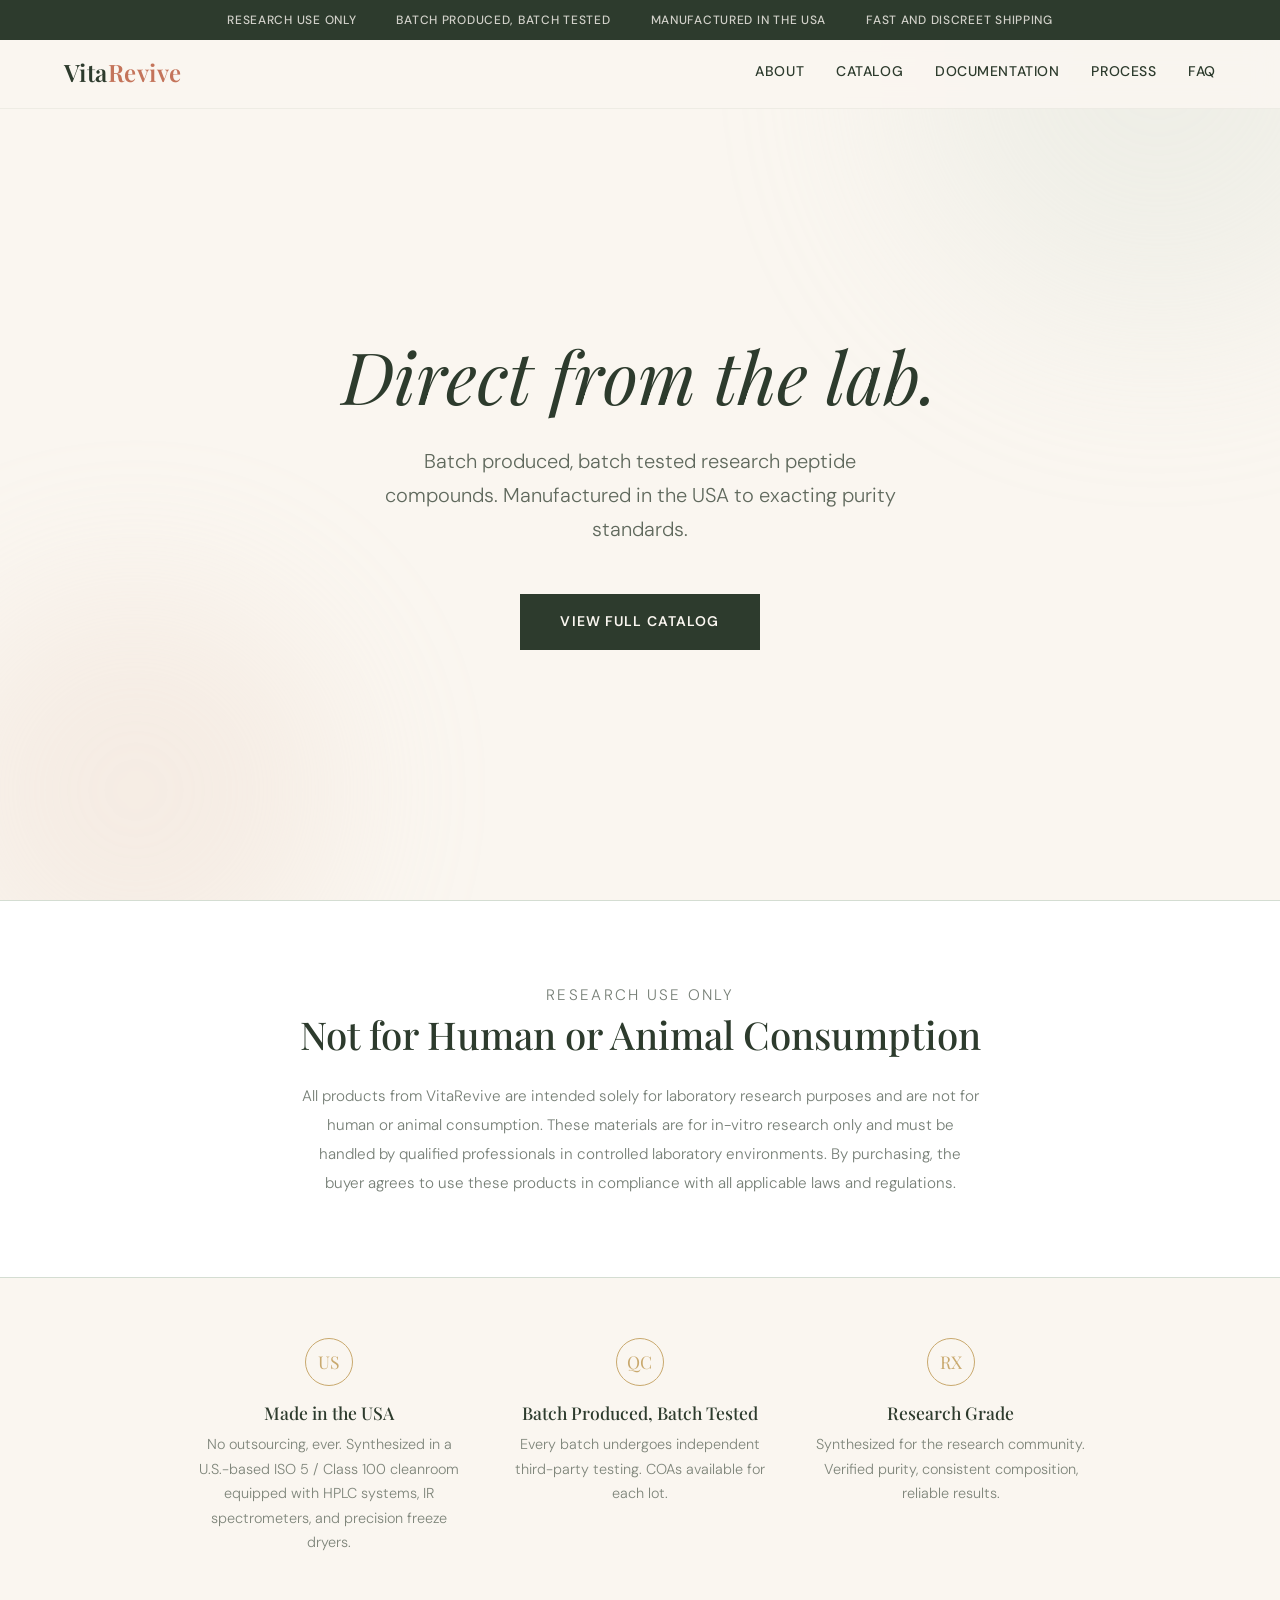
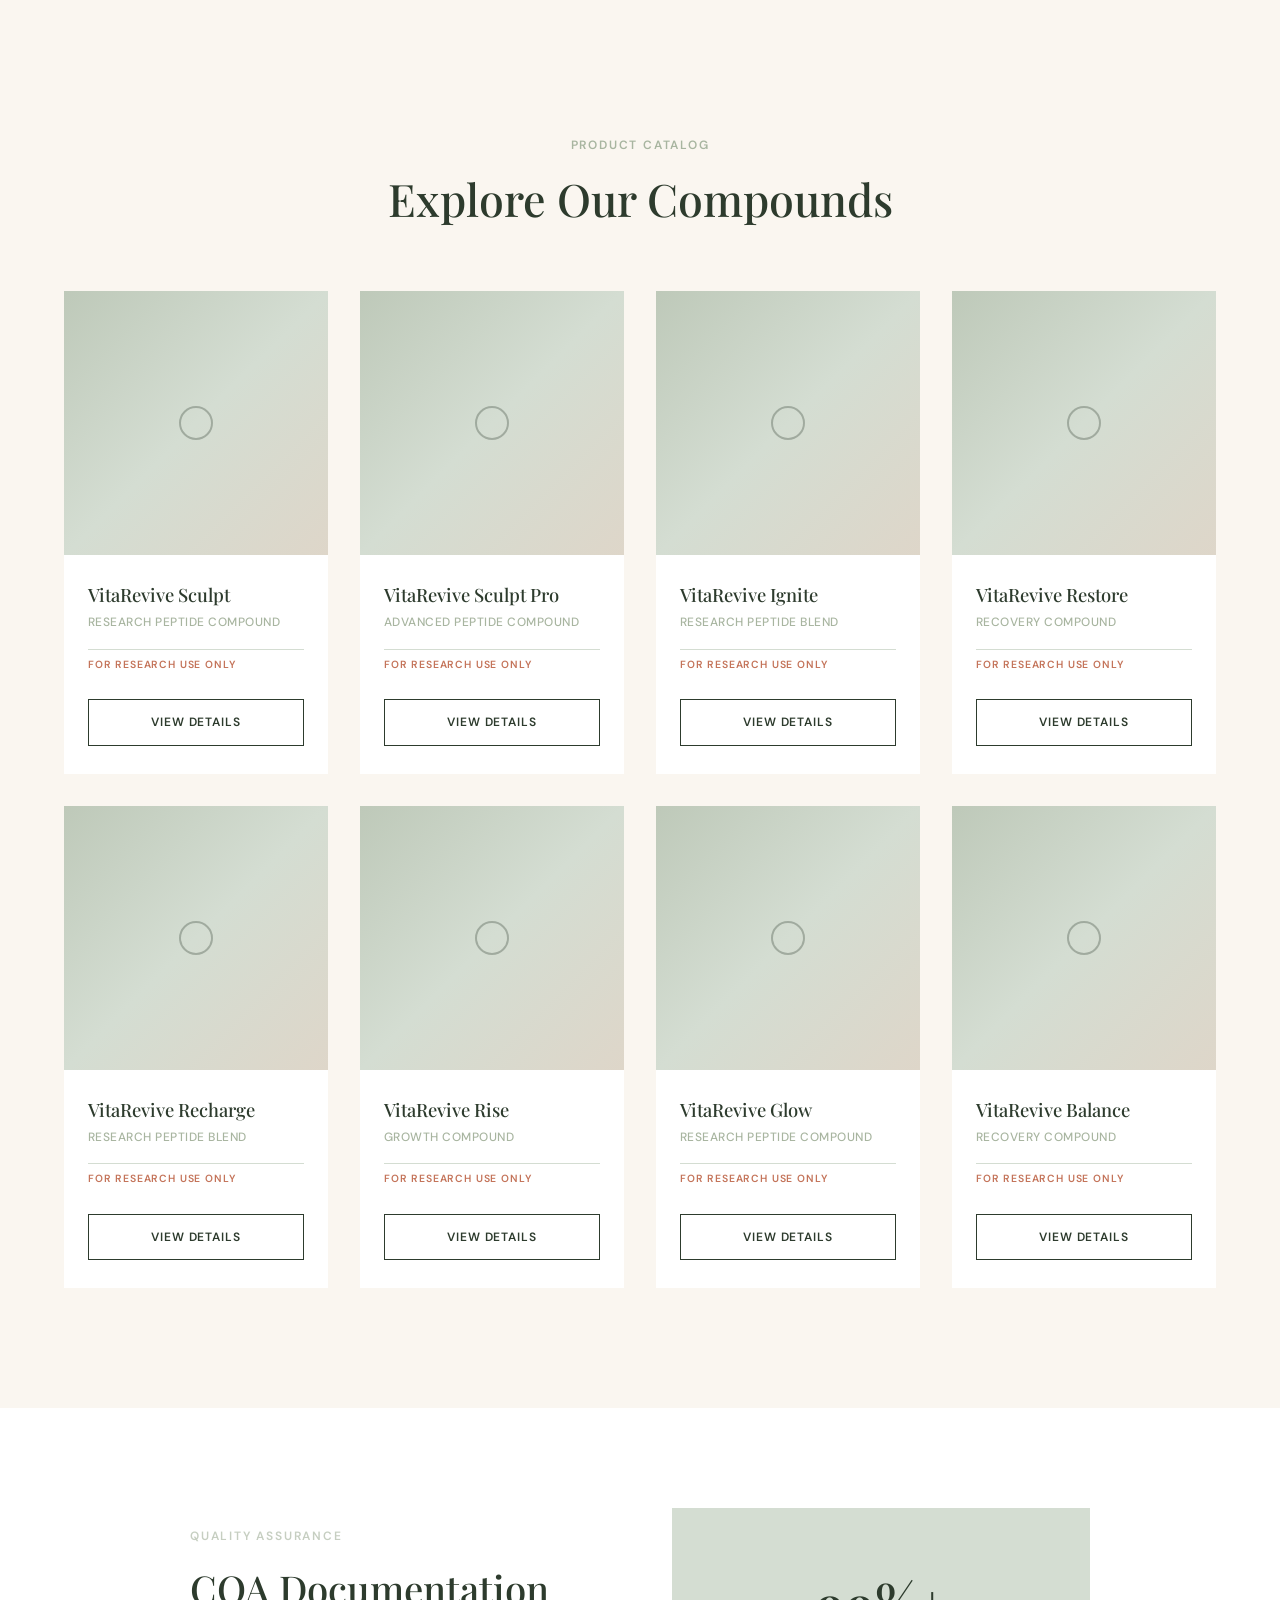
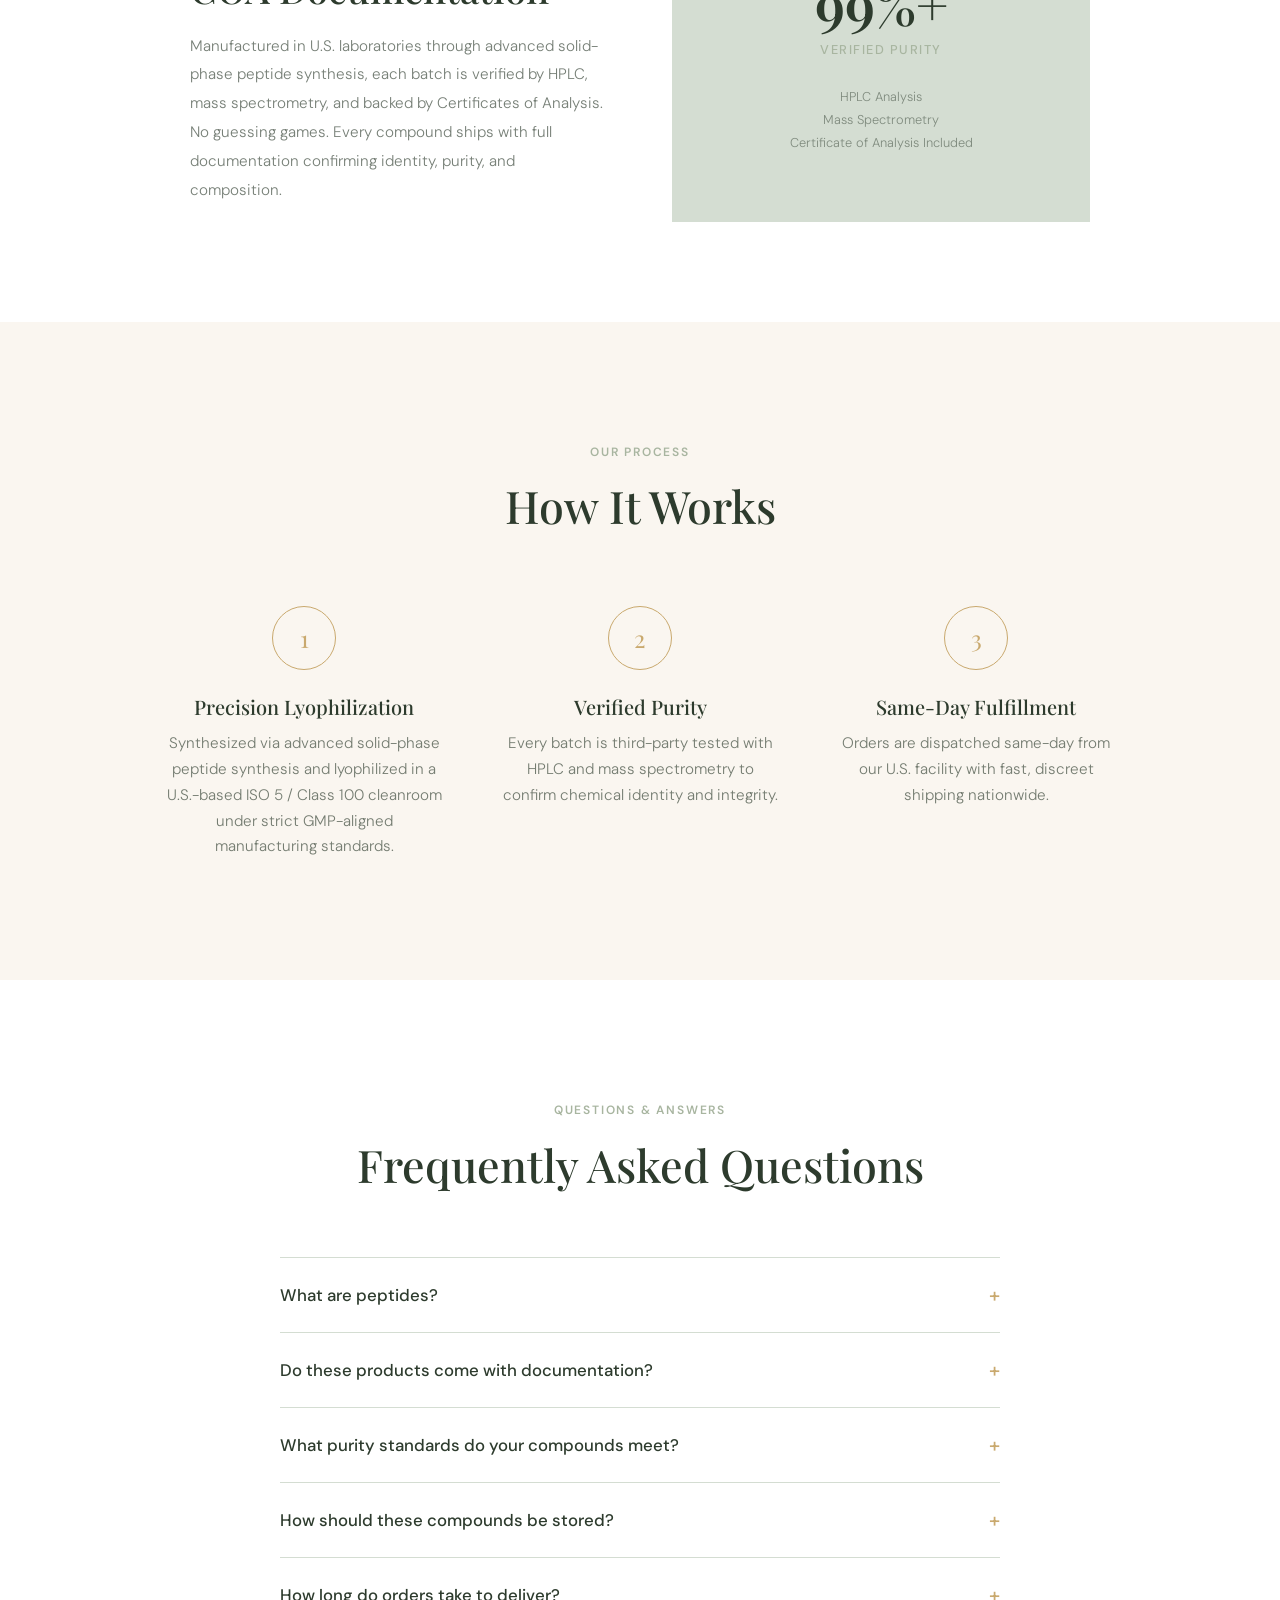
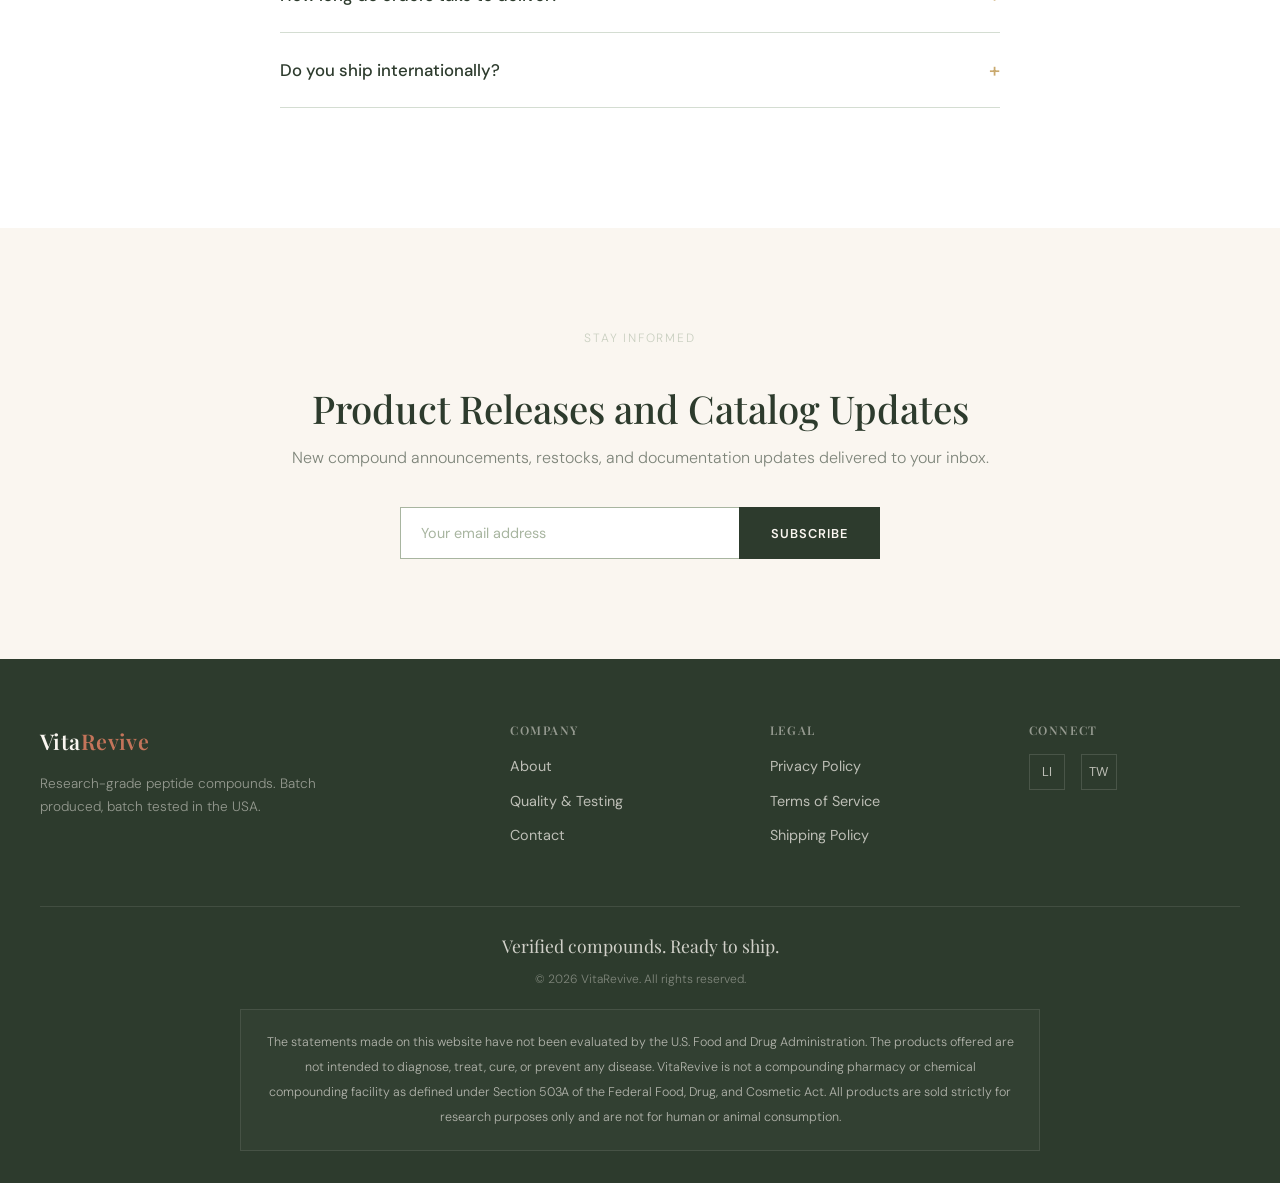
==== commit fd31da2a: "Add 8Chem manufacturing proof points - ISO5 cleanroom, HPLC, SPPS details" ====
--- a/index.html
+++ b/index.html
@@ -14,10 +14,11 @@
 a{color:inherit;text-decoration:none}
 img{max-width:100%;display:block}
 .container{max-width:1200px;margin:0 auto;padding:0 24px}
-/* RUO BANNER */
-.ruo-banner{background:var(--forest);color:var(--cream);text-align:center;padding:12px 24px;font-size:.8rem;font-weight:600;letter-spacing:.1em;text-transform:uppercase;position:fixed;top:0;left:0;right:0;z-index:110}
+/* TOP BAR */
+.top-bar{background:var(--forest);color:var(--cream);padding:10px 24px;display:flex;justify-content:center;gap:40px;font-size:.75rem;font-weight:500;letter-spacing:.06em;text-transform:uppercase;position:fixed;top:0;left:0;right:0;z-index:110;flex-wrap:wrap}
+.top-bar span{opacity:.8}
 /* NAV */
-nav{position:fixed;top:40px;left:0;right:0;z-index:100;background:rgba(250,246,240,.92);backdrop-filter:blur(12px);border-bottom:1px solid rgba(168,181,160,.15);transition:box-shadow .3s}
+nav{position:fixed;top:36px;left:0;right:0;z-index:100;background:rgba(250,246,240,.92);backdrop-filter:blur(12px);border-bottom:1px solid rgba(168,181,160,.15);transition:box-shadow .3s}
 nav.scrolled{box-shadow:0 2px 20px rgba(45,59,45,.08)}
 .nav-inner{max-width:1200px;margin:0 auto;padding:0 24px;display:flex;align-items:center;justify-content:space-between;height:72px}
 .logo{font-family:'Playfair Display',serif;font-size:1.5rem;font-weight:600;letter-spacing:.02em;color:var(--forest)}
@@ -27,29 +28,32 @@
 .nav-links a:hover{color:var(--terra)}
 .hamburger{display:none;flex-direction:column;gap:5px;cursor:pointer;background:none;border:none;padding:4px}
 .hamburger span{display:block;width:24px;height:2px;background:var(--forest);transition:all .3s}
-.mobile-menu{display:none;position:fixed;inset:0;top:112px;background:var(--cream);flex-direction:column;align-items:center;justify-content:center;gap:32px;z-index:99}
+.mobile-menu{display:none;position:fixed;inset:0;top:108px;background:var(--cream);flex-direction:column;align-items:center;justify-content:center;gap:32px;z-index:99}
 .mobile-menu.open{display:flex}
 .mobile-menu a{font-family:'Playfair Display',serif;font-size:1.5rem}
 /* HERO */
 .hero{min-height:100vh;display:flex;align-items:center;justify-content:center;text-align:center;padding:160px 24px 80px;background:var(--cream);position:relative;overflow:hidden}
 .hero::before{content:'';position:absolute;top:-20%;right:-10%;width:500px;height:500px;border-radius:50%;background:var(--euca);opacity:.3;filter:blur(100px)}
 .hero::after{content:'';position:absolute;bottom:-10%;left:-5%;width:400px;height:400px;border-radius:50%;background:var(--blush);opacity:.25;filter:blur(80px)}
-.hero-content{position:relative;z-index:1;max-width:720px}
+.hero-content{position:relative;z-index:1;max-width:760px}
 .hero h1{font-size:clamp(2.5rem,6vw,4.5rem);color:var(--forest);margin-bottom:24px;font-weight:400;font-style:italic}
-.hero p{font-size:clamp(1rem,2vw,1.2rem);color:var(--forest);opacity:.75;max-width:520px;margin:0 auto 40px;font-weight:300}
-.hero .ruo-tag{display:inline-block;font-size:.75rem;font-weight:600;letter-spacing:.12em;text-transform:uppercase;color:var(--terra);border:1.5px solid var(--terra);padding:8px 20px;margin-bottom:24px}
+.hero p.hero-sub{font-size:clamp(1rem,2vw,1.25rem);color:var(--forest);opacity:.75;max-width:540px;margin:0 auto 48px;font-weight:300}
 .btn{display:inline-block;padding:16px 40px;font-family:'DM Sans',sans-serif;font-size:.875rem;font-weight:600;letter-spacing:.08em;text-transform:uppercase;border:none;cursor:pointer;transition:all .35s ease}
 .btn-primary{background:var(--forest);color:var(--cream);border-radius:0}
 .btn-primary:hover{background:var(--terra)}
 .btn-outline{background:transparent;color:var(--forest);border:1.5px solid var(--forest);border-radius:0}
 .btn-outline:hover{background:var(--forest);color:var(--cream)}
-/* ABOUT */
-.about{padding:120px 24px;background:var(--white)}
-.about-inner{max-width:800px;margin:0 auto;text-align:center}
-.section-label{font-size:.75rem;font-weight:600;letter-spacing:.15em;text-transform:uppercase;color:var(--sage);margin-bottom:16px}
-.about h2{font-size:clamp(1.8rem,4vw,2.8rem);margin-bottom:32px;color:var(--forest)}
-.about p{font-size:1.05rem;color:var(--forest);opacity:.7;max-width:620px;margin:0 auto;font-weight:300}
-.about .divider{width:60px;height:1.5px;background:var(--gold);margin:32px auto 0}
+/* RUO BLOCK */
+.ruo-block{padding:80px 24px;background:var(--white);border-top:1px solid var(--euca);border-bottom:1px solid var(--euca)}
+.ruo-inner{max-width:800px;margin:0 auto;text-align:center}
+.ruo-inner h2{font-size:clamp(1.6rem,3.5vw,2.4rem);color:var(--forest);margin-bottom:24px}
+.ruo-inner p{font-size:.95rem;color:var(--forest);opacity:.65;font-weight:300;line-height:1.9;max-width:680px;margin:0 auto}
+/* TRUST BAR */
+.trust-bar{padding:60px 24px;background:var(--cream)}
+.trust-grid{display:grid;grid-template-columns:repeat(3,1fr);gap:32px;max-width:900px;margin:0 auto;text-align:center}
+.trust-item h3{font-size:1.1rem;margin-bottom:8px;font-weight:500}
+.trust-item p{font-size:.9rem;opacity:.6;font-weight:300}
+.trust-item .trust-icon{width:48px;height:48px;border-radius:50%;border:1.5px solid var(--gold);display:flex;align-items:center;justify-content:center;margin:0 auto 16px;font-family:'Playfair Display',serif;font-size:1.1rem;color:var(--gold)}
 /* PRODUCTS */
 .products{padding:120px 24px;background:var(--cream)}
 .products-header{text-align:center;margin-bottom:64px}
@@ -62,9 +66,28 @@
 .product-img svg{position:relative;z-index:1;width:48px;height:48px;opacity:.3}
 .product-info{padding:28px 24px}
 .product-info h3{font-size:1.15rem;margin-bottom:6px;font-weight:500}
-.product-info .product-cat{font-size:.8rem;color:var(--sage);font-weight:500;letter-spacing:.04em;text-transform:uppercase;margin-bottom:8px}
-.product-info .product-ruo{font-size:.7rem;color:var(--terra);font-weight:600;letter-spacing:.06em;text-transform:uppercase;margin-bottom:20px}
+.product-info .product-cat{font-size:.75rem;color:var(--sage);font-weight:500;letter-spacing:.04em;text-transform:uppercase;margin-bottom:16px}
+.product-info .product-ruo{font-size:.65rem;color:var(--terra);font-weight:600;letter-spacing:.08em;text-transform:uppercase;margin-bottom:20px;padding:6px 0;border-top:1px solid var(--euca)}
 .product-info .btn-outline{padding:12px 28px;font-size:.75rem;width:100%;text-align:center}
+/* COA SECTION */
+.coa{padding:100px 24px;background:var(--white)}
+.coa-inner{max-width:900px;margin:0 auto;display:grid;grid-template-columns:1fr 1fr;gap:64px;align-items:center}
+.coa-text .section-label{font-size:.75rem;font-weight:600;letter-spacing:.15em;text-transform:uppercase;color:var(--sage);margin-bottom:16px}
+.coa-text h2{font-size:clamp(1.6rem,3.5vw,2.4rem);color:var(--forest);margin-bottom:20px}
+.coa-text p{font-size:.95rem;color:var(--forest);opacity:.65;font-weight:300;line-height:1.9}
+.coa-visual{background:var(--euca);aspect-ratio:4/3;display:flex;flex-direction:column;align-items:center;justify-content:center;padding:40px;text-align:center}
+.coa-visual .coa-purity{font-family:'Playfair Display',serif;font-size:3.5rem;color:var(--forest);font-weight:600;line-height:1}
+.coa-visual .coa-label{font-size:.8rem;letter-spacing:.12em;text-transform:uppercase;color:var(--sage);margin-top:8px;font-weight:500}
+.coa-visual .coa-methods{font-size:.8rem;color:var(--forest);opacity:.5;margin-top:24px;font-weight:300;line-height:1.8}
+.section-label{font-size:.75rem;font-weight:600;letter-spacing:.15em;text-transform:uppercase;color:var(--sage);margin-bottom:16px}
+/* HOW IT WORKS */
+.how{padding:120px 24px;background:var(--cream)}
+.how-header{text-align:center;margin-bottom:72px}
+.how-header h2{font-size:clamp(1.8rem,4vw,2.8rem);color:var(--forest)}
+.steps{display:grid;grid-template-columns:repeat(3,1fr);gap:48px;max-width:960px;margin:0 auto;text-align:center}
+.step-num{width:64px;height:64px;border-radius:50%;border:1.5px solid var(--gold);display:flex;align-items:center;justify-content:center;font-family:'Playfair Display',serif;font-size:1.5rem;color:var(--gold);margin:0 auto 24px}
+.step h3{font-size:1.25rem;margin-bottom:12px}
+.step p{font-size:.95rem;opacity:.65;font-weight:300;max-width:280px;margin:0 auto}
 /* FAQ */
 .faq{padding:120px 24px;background:var(--white)}
 .faq-header{text-align:center;margin-bottom:64px}
@@ -99,9 +122,10 @@
 .social-icons{display:flex;gap:16px;margin-top:8px}
 .social-icons a{width:36px;height:36px;border:1px solid rgba(250,246,240,.2);display:flex;align-items:center;justify-content:center;font-size:.8rem;transition:all .3s}
 .social-icons a:hover{border-color:var(--gold);color:var(--gold)}
-.footer-bottom{border-top:1px solid rgba(250,246,240,.1);padding-top:24px;text-align:center}
-.footer-bottom p{font-size:.75rem;opacity:.4;font-weight:300;line-height:1.8}
-.footer-disclaimer{max-width:800px;margin:0 auto 16px;padding:20px 24px;border:1px solid rgba(250,246,240,.15);font-size:.8rem!important;opacity:.7!important;font-weight:400;line-height:1.9;text-align:center}
+.footer-bottom{border-top:1px solid rgba(250,246,240,.1);padding-top:24px}
+.footer-tagline{text-align:center;font-family:'Playfair Display',serif;font-size:1.1rem;margin-bottom:8px;opacity:.8}
+.footer-copy{text-align:center;font-size:.75rem;opacity:.4;font-weight:300;margin-bottom:20px}
+.footer-disclaimer{max-width:800px;margin:0 auto;padding:20px 24px;border:1px solid rgba(250,246,240,.15);background:rgba(250,246,240,.04);font-size:.78rem;opacity:.65;font-weight:300;line-height:2;text-align:center}
 /* ANIMATIONS */
 .fade-in{opacity:0;transform:translateY(30px);transition:opacity .8s ease,transform .8s ease}
 .fade-in.visible{opacity:1;transform:translateY(0)}
@@ -109,14 +133,18 @@
 @media(max-width:1024px){
 .products-grid{grid-template-columns:repeat(2,1fr)}
 .footer-top{grid-template-columns:1fr 1fr}
+.coa-inner{grid-template-columns:1fr}
 }
 @media(max-width:768px){
 .nav-links{display:none}
 .hamburger{display:flex}
 .products-grid{grid-template-columns:1fr 1fr;gap:20px}
+.steps{grid-template-columns:1fr;gap:40px}
+.trust-grid{grid-template-columns:1fr;gap:24px}
 .footer-top{grid-template-columns:1fr}
 .newsletter-form{flex-direction:column}
 .newsletter-form input{border-right:1.5px solid var(--sage);border-bottom:none}
+.top-bar{gap:16px;font-size:.65rem;padding:8px 16px}
 }
 @media(max-width:480px){
 .products-grid{grid-template-columns:1fr}
@@ -125,8 +153,13 @@
 </head>
 <body>
 
-<!-- RUO BANNER -->
-<div class="ruo-banner">For Research Use Only — Not for Human Consumption</div>
+<!-- TOP BAR -->
+<div class="top-bar">
+<span>Research Use Only</span>
+<span>Batch Produced, Batch Tested</span>
+<span>Manufactured in the USA</span>
+<span>Fast and Discreet Shipping</span>
+</div>
 
 <!-- NAV -->
 <nav id="navbar">
@@ -135,8 +168,9 @@
 <div class="nav-links">
 <a href="#about">About</a>
 <a href="#products">Catalog</a>
+<a href="#coa">Documentation</a>
+<a href="#how">Process</a>
 <a href="#faq">FAQ</a>
-<a href="#newsletter">Updates</a>
 </div>
 <button class="hamburger" onclick="document.querySelector('.mobile-menu').classList.toggle('open')" aria-label="Menu">
 <span></span><span></span><span></span>
@@ -146,27 +180,47 @@
 <div class="mobile-menu">
 <a href="#about" onclick="this.parentElement.classList.remove('open')">About</a>
 <a href="#products" onclick="this.parentElement.classList.remove('open')">Catalog</a>
+<a href="#coa" onclick="this.parentElement.classList.remove('open')">Documentation</a>
+<a href="#how" onclick="this.parentElement.classList.remove('open')">Process</a>
 <a href="#faq" onclick="this.parentElement.classList.remove('open')">FAQ</a>
-<a href="#newsletter" onclick="this.parentElement.classList.remove('open')">Updates</a>
 </div>
 
 <!-- HERO -->
 <section class="hero">
 <div class="hero-content">
-<div class="ruo-tag">For Research Use Only</div>
-<h1>Precision peptides for modern research.</h1>
-<p>High-purity, rigorously tested peptide compounds manufactured to exacting standards. Trusted by researchers and laboratories worldwide.</p>
+<h1>Direct from the lab.</h1>
+<p class="hero-sub">Batch produced, batch tested research peptide compounds. Manufactured in the USA to exacting purity standards.</p>
 <a href="#products" class="btn btn-primary">View Full Catalog</a>
 </div>
 </section>
 
-<!-- ABOUT -->
-<section class="about" id="about">
-<div class="about-inner fade-in">
-<p class="section-label">Our Standard</p>
-<h2>Purity. Precision. Consistency.</h2>
-<p>VitaRevive is dedicated to providing the research community with peptide compounds of the highest purity and quality. Every batch is synthesized under strict protocols and verified through third-party analytical testing, including HPLC and mass spectrometry, to ensure consistent identity, potency, and composition.</p>
-<div class="divider"></div>
+<!-- RUO BLOCK -->
+<section class="ruo-block" id="about">
+<div class="ruo-inner fade-in">
+<p class="section-label">Research Use Only</p>
+<h2>Not for Human or Animal Consumption</h2>
+<p>All products from VitaRevive are intended solely for laboratory research purposes and are not for human or animal consumption. These materials are for in-vitro research only and must be handled by qualified professionals in controlled laboratory environments. By purchasing, the buyer agrees to use these products in compliance with all applicable laws and regulations.</p>
+</div>
+</section>
+
+<!-- TRUST BAR -->
+<section class="trust-bar">
+<div class="trust-grid fade-in">
+<div class="trust-item">
+<div class="trust-icon">US</div>
+<h3>Made in the USA</h3>
+<p>No outsourcing, ever. Synthesized in a U.S.-based ISO 5 / Class 100 cleanroom equipped with HPLC systems, IR spectrometers, and precision freeze dryers.</p>
+</div>
+<div class="trust-item">
+<div class="trust-icon">QC</div>
+<h3>Batch Produced, Batch Tested</h3>
+<p>Every batch undergoes independent third-party testing. COAs available for each lot.</p>
+</div>
+<div class="trust-item">
+<div class="trust-icon">RX</div>
+<h3>Research Grade</h3>
+<p>Synthesized for the research community. Verified purity, consistent composition, reliable results.</p>
+</div>
 </div>
 </section>
 
@@ -175,41 +229,97 @@
 <div class="container">
 <div class="products-header fade-in">
 <p class="section-label">Product Catalog</p>
-<h2>Research Peptide Compounds</h2>
+<h2>Explore Our Compounds</h2>
 </div>
 <div class="products-grid">
 <div class="product-card fade-in">
 <div class="product-img"><svg viewBox="0 0 24 24" fill="none" stroke="currentColor" stroke-width="1"><circle cx="12" cy="12" r="8"/></svg></div>
-<div class="product-info"><h3>VitaRevive Sculpt</h3><p class="product-cat">Peptide Compound</p><p class="product-ruo">For Research Use Only</p><a href="#" class="btn btn-outline">View Details</a></div>
-</div>
-<div class="product-card fade-in">
-<div class="product-img"><svg viewBox="0 0 24 24" fill="none" stroke="currentColor" stroke-width="1"><circle cx="12" cy="12" r="8"/></svg></div>
-<div class="product-info"><h3>VitaRevive Sculpt Pro</h3><p class="product-cat">Advanced Peptide Compound</p><p class="product-ruo">For Research Use Only</p><a href="#" class="btn btn-outline">View Details</a></div>
-</div>
-<div class="product-card fade-in">
-<div class="product-img"><svg viewBox="0 0 24 24" fill="none" stroke="currentColor" stroke-width="1"><circle cx="12" cy="12" r="8"/></svg></div>
-<div class="product-info"><h3>VitaRevive Ignite</h3><p class="product-cat">Research Peptide Blend</p><p class="product-ruo">For Research Use Only</p><a href="#" class="btn btn-outline">View Details</a></div>
-</div>
-<div class="product-card fade-in">
-<div class="product-img"><svg viewBox="0 0 24 24" fill="none" stroke="currentColor" stroke-width="1"><circle cx="12" cy="12" r="8"/></svg></div>
-<div class="product-info"><h3>VitaRevive Restore</h3><p class="product-cat">Peptide Compound</p><p class="product-ruo">For Research Use Only</p><a href="#" class="btn btn-outline">View Details</a></div>
-</div>
-<div class="product-card fade-in">
-<div class="product-img"><svg viewBox="0 0 24 24" fill="none" stroke="currentColor" stroke-width="1"><circle cx="12" cy="12" r="8"/></svg></div>
-<div class="product-info"><h3>VitaRevive Recharge</h3><p class="product-cat">Research Peptide Blend</p><p class="product-ruo">For Research Use Only</p><a href="#" class="btn btn-outline">View Details</a></div>
-</div>
-<div class="product-card fade-in">
-<div class="product-img"><svg viewBox="0 0 24 24" fill="none" stroke="currentColor" stroke-width="1"><circle cx="12" cy="12" r="8"/></svg></div>
-<div class="product-info"><h3>VitaRevive Rise</h3><p class="product-cat">Peptide Compound</p><p class="product-ruo">For Research Use Only</p><a href="#" class="btn btn-outline">View Details</a></div>
-</div>
-<div class="product-card fade-in">
-<div class="product-img"><svg viewBox="0 0 24 24" fill="none" stroke="currentColor" stroke-width="1"><circle cx="12" cy="12" r="8"/></svg></div>
-<div class="product-info"><h3>VitaRevive Glow</h3><p class="product-cat">Research Peptide Blend</p><p class="product-ruo">For Research Use Only</p><a href="#" class="btn btn-outline">View Details</a></div>
-</div>
-<div class="product-card fade-in">
-<div class="product-img"><svg viewBox="0 0 24 24" fill="none" stroke="currentColor" stroke-width="1"><circle cx="12" cy="12" r="8"/></svg></div>
-<div class="product-info"><h3>VitaRevive Balance</h3><p class="product-cat">Peptide Compound</p><p class="product-ruo">For Research Use Only</p><a href="#" class="btn btn-outline">View Details</a></div>
-</div>
+<div class="product-info">
+<h3>VitaRevive Sculpt</h3>
+<p class="product-cat">Research Peptide Compound</p>
+<p class="product-ruo">For Research Use Only</p>
+<a href="#" class="btn btn-outline">View Details</a>
+</div>
+</div>
+<div class="product-card fade-in">
+<div class="product-img"><svg viewBox="0 0 24 24" fill="none" stroke="currentColor" stroke-width="1"><circle cx="12" cy="12" r="8"/></svg></div>
+<div class="product-info">
+<h3>VitaRevive Sculpt Pro</h3>
+<p class="product-cat">Advanced Peptide Compound</p>
+<p class="product-ruo">For Research Use Only</p>
+<a href="#" class="btn btn-outline">View Details</a>
+</div>
+</div>
+<div class="product-card fade-in">
+<div class="product-img"><svg viewBox="0 0 24 24" fill="none" stroke="currentColor" stroke-width="1"><circle cx="12" cy="12" r="8"/></svg></div>
+<div class="product-info">
+<h3>VitaRevive Ignite</h3>
+<p class="product-cat">Research Peptide Blend</p>
+<p class="product-ruo">For Research Use Only</p>
+<a href="#" class="btn btn-outline">View Details</a>
+</div>
+</div>
+<div class="product-card fade-in">
+<div class="product-img"><svg viewBox="0 0 24 24" fill="none" stroke="currentColor" stroke-width="1"><circle cx="12" cy="12" r="8"/></svg></div>
+<div class="product-info">
+<h3>VitaRevive Restore</h3>
+<p class="product-cat">Recovery Compound</p>
+<p class="product-ruo">For Research Use Only</p>
+<a href="#" class="btn btn-outline">View Details</a>
+</div>
+</div>
+<div class="product-card fade-in">
+<div class="product-img"><svg viewBox="0 0 24 24" fill="none" stroke="currentColor" stroke-width="1"><circle cx="12" cy="12" r="8"/></svg></div>
+<div class="product-info">
+<h3>VitaRevive Recharge</h3>
+<p class="product-cat">Research Peptide Blend</p>
+<p class="product-ruo">For Research Use Only</p>
+<a href="#" class="btn btn-outline">View Details</a>
+</div>
+</div>
+<div class="product-card fade-in">
+<div class="product-img"><svg viewBox="0 0 24 24" fill="none" stroke="currentColor" stroke-width="1"><circle cx="12" cy="12" r="8"/></svg></div>
+<div class="product-info">
+<h3>VitaRevive Rise</h3>
+<p class="product-cat">Growth Compound</p>
+<p class="product-ruo">For Research Use Only</p>
+<a href="#" class="btn btn-outline">View Details</a>
+</div>
+</div>
+<div class="product-card fade-in">
+<div class="product-img"><svg viewBox="0 0 24 24" fill="none" stroke="currentColor" stroke-width="1"><circle cx="12" cy="12" r="8"/></svg></div>
+<div class="product-info">
+<h3>VitaRevive Glow</h3>
+<p class="product-cat">Research Peptide Compound</p>
+<p class="product-ruo">For Research Use Only</p>
+<a href="#" class="btn btn-outline">View Details</a>
+</div>
+</div>
+<div class="product-card fade-in">
+<div class="product-img"><svg viewBox="0 0 24 24" fill="none" stroke="currentColor" stroke-width="1"><circle cx="12" cy="12" r="8"/></svg></div>
+<div class="product-info">
+<h3>VitaRevive Balance</h3>
+<p class="product-cat">Recovery Compound</p>
+<p class="product-ruo">For Research Use Only</p>
+<a href="#" class="btn btn-outline">View Details</a>
+</div>
+</div>
+</div>
+</div>
+</section>
+
+<!-- COA DOCUMENTATION -->
+<section class="coa" id="coa">
+<div class="coa-inner fade-in">
+<div class="coa-text">
+<p class="section-label">Quality Assurance</p>
+<h2>COA Documentation</h2>
+<p>Manufactured in U.S. laboratories through advanced solid-phase peptide synthesis, each batch is verified by HPLC, mass spectrometry, and backed by Certificates of Analysis. No guessing games. Every compound ships with full documentation confirming identity, purity, and composition.</p>
+</div>
+<div class="coa-visual">
+<div class="coa-purity">99%+</div>
+<div class="coa-label">Verified Purity</div>
+<div class="coa-methods">HPLC Analysis<br>Mass Spectrometry<br>Certificate of Analysis Included</div>
 </div>
 </div>
 </section>
@@ -219,23 +329,23 @@
 <div class="container">
 <div class="how-header fade-in">
 <p class="section-label">Our Process</p>
-<h2>Batch Produced. Batch Tested.</h2>
+<h2>How It Works</h2>
 </div>
 <div class="steps fade-in">
 <div class="step">
 <div class="step-num">1</div>
-<h3>Precision Synthesis</h3>
-<p>Manufactured in U.S. laboratories using advanced solid-phase peptide synthesis under strict GMP-aligned protocols.</p>
+<h3>Precision Lyophilization</h3>
+<p>Synthesized via advanced solid-phase peptide synthesis and lyophilized in a U.S.-based ISO 5 / Class 100 cleanroom under strict GMP-aligned manufacturing standards.</p>
 </div>
 <div class="step">
 <div class="step-num">2</div>
 <h3>Verified Purity</h3>
-<p>Every batch is third-party tested via HPLC and mass spectrometry. Certificates of Analysis confirm 98%+ purity.</p>
+<p>Every batch is third-party tested with HPLC and mass spectrometry to confirm chemical identity and integrity.</p>
 </div>
 <div class="step">
 <div class="step-num">3</div>
-<h3>Fast Fulfillment</h3>
-<p>Products are lyophilized, sealed, and dispatched from our U.S. facility with same-day processing on qualifying orders.</p>
+<h3>Same-Day Fulfillment</h3>
+<p>Orders are dispatched same-day from our U.S. facility with fast, discreet shipping nationwide.</p>
 </div>
 </div>
 </div>
@@ -251,31 +361,27 @@
 <div class="faq-list fade-in">
 <div class="faq-item">
 <button class="faq-q">What are peptides?<span class="icon">+</span></button>
-<div class="faq-a"><p>Peptides are short chains of amino acids linked by peptide bonds. They serve as important tools in biochemical and pharmacological research, enabling scientists to study receptor binding, cell signaling pathways, and structure-activity relationships.</p></div>
-</div>
-<div class="faq-item">
-<button class="faq-q">What does "For Research Use Only" mean?<span class="icon">+</span></button>
-<div class="faq-a"><p>All VitaRevive products are sold strictly for in-vitro research and laboratory use. They are not intended for human or animal consumption, nor for use in diagnostic or therapeutic procedures. Purchasers assume responsibility for compliance with all applicable regulations.</p></div>
-</div>
-<div class="faq-item">
-<button class="faq-q">What purity standards do your peptides meet?<span class="icon">+</span></button>
-<div class="faq-a"><p>Each compound undergoes rigorous quality control. We provide Certificates of Analysis (COA) with every order, including HPLC purity data and mass spectrometry confirmation. Our standard purity threshold is 98% or higher.</p></div>
-</div>
-<div class="faq-item">
-<button class="faq-q">How should these products be stored?<span class="icon">+</span></button>
-<div class="faq-a"><p>Lyophilized peptides should be stored at -20 degrees Celsius in a dry environment, protected from light. Once reconstituted, peptides should be aliquoted and stored at -20 degrees Celsius to minimize freeze-thaw degradation. Detailed handling instructions are included with each shipment.</p></div>
-</div>
-<div class="faq-item">
-<button class="faq-q">Do you provide Certificates of Analysis?<span class="icon">+</span></button>
-<div class="faq-a"><p>Yes. A Certificate of Analysis is included with every order. COAs detail the purity, molecular weight, sequence verification, and appearance of the compound. Additional analytical data is available upon request.</p></div>
+<div class="faq-a"><p>Peptides are short chains of amino acids linked by peptide bonds. They are widely used in biochemical and pharmacological research to study receptor binding, cell signaling pathways, and structure-activity relationships in controlled laboratory settings.</p></div>
+</div>
+<div class="faq-item">
+<button class="faq-q">Do these products come with documentation?<span class="icon">+</span></button>
+<div class="faq-a"><p>Yes. Every order ships with a Certificate of Analysis (COA) detailing purity, molecular weight, sequence verification, and batch information. HPLC and mass spectrometry data are included as standard. Additional analytical documentation is available upon request.</p></div>
+</div>
+<div class="faq-item">
+<button class="faq-q">What purity standards do your compounds meet?<span class="icon">+</span></button>
+<div class="faq-a"><p>All VitaRevive compounds are manufactured to a minimum purity threshold of 99% or higher, verified through independent third-party testing. Purity data is documented on every Certificate of Analysis.</p></div>
+</div>
+<div class="faq-item">
+<button class="faq-q">How should these compounds be stored?<span class="icon">+</span></button>
+<div class="faq-a"><p>Lyophilized peptides should be stored at -20 degrees Celsius in a dry environment, protected from light. Once reconstituted, compounds should be aliquoted and stored at -20 degrees Celsius to minimize freeze-thaw degradation. Detailed handling instructions are included with each shipment.</p></div>
+</div>
+<div class="faq-item">
+<button class="faq-q">How long do orders take to deliver?<span class="icon">+</span></button>
+<div class="faq-a"><p>Orders placed before 2:00 PM EST ship same day. Standard delivery within the continental United States is 2-4 business days. Expedited shipping options are available at checkout.</p></div>
 </div>
 <div class="faq-item">
 <button class="faq-q">Do you ship internationally?<span class="icon">+</span></button>
-<div class="faq-a"><p>We currently ship within the United States. International shipping is under evaluation. Subscribe to our mailing list to receive updates on expanded availability.</p></div>
-</div>
-<div class="faq-item">
-<button class="faq-q">What is your return policy?<span class="icon">+</span></button>
-<div class="faq-a"><p>Due to the nature of research materials, returns are accepted only for products that arrive damaged or fail to meet the specifications listed on the Certificate of Analysis. Contact our team within 14 days of receipt to initiate a claim.</p></div>
+<div class="faq-a"><p>We currently ship within the United States only. International availability is under evaluation. Subscribe to our mailing list to receive updates on expanded shipping regions.</p></div>
 </div>
 </div>
 </div>
@@ -285,8 +391,8 @@
 <section class="newsletter" id="newsletter">
 <div class="container fade-in">
 <p class="section-label">Stay Informed</p>
-<h2>Research Updates and Product Releases</h2>
-<p>New compound announcements, catalog updates, and published research references -- delivered to your inbox.</p>
+<h2>Product Releases and Catalog Updates</h2>
+<p>New compound announcements, restocks, and documentation updates delivered to your inbox.</p>
 <form class="newsletter-form" onsubmit="event.preventDefault();this.innerHTML='<p style=\'padding:16px;font-weight:500\'>You have been subscribed.</p>'">
 <input type="email" placeholder="Your email address" required>
 <button type="submit">Subscribe</button>
@@ -300,21 +406,19 @@
 <div class="footer-top">
 <div class="footer-brand">
 <div class="logo">Vita<span style="color:var(--terra)">Revive</span></div>
-<p>Research-grade peptide compounds. Synthesized for science.</p>
+<p>Research-grade peptide compounds. Batch produced, batch tested in the USA.</p>
 </div>
 <div class="footer-col">
 <h4>Company</h4>
-<a href="#">About Us</a>
+<a href="#">About</a>
 <a href="#">Quality &amp; Testing</a>
 <a href="#">Contact</a>
-<a href="#">Careers</a>
 </div>
 <div class="footer-col">
 <h4>Legal</h4>
 <a href="#">Privacy Policy</a>
 <a href="#">Terms of Service</a>
 <a href="#">Shipping Policy</a>
-<a href="#">Return Policy</a>
 </div>
 <div class="footer-col">
 <h4>Connect</h4>
@@ -325,8 +429,9 @@
 </div>
 </div>
 <div class="footer-bottom">
-<div class="footer-disclaimer">FOR RESEARCH USE ONLY. The statements made on this website have not been evaluated by the U.S. Food and Drug Administration. The products offered are not intended to diagnose, treat, cure, or prevent any disease. VitaRevive is not a compounding pharmacy or chemical compounding facility as defined under Section 503A of the Federal Food, Drug, and Cosmetic Act. All products are sold strictly for in-vitro research and laboratory purposes only and are not for human or animal consumption. They are not drugs, supplements, food products, or cosmetics, and may not be misbranded, misused, or mislabeled as such. The purchaser agrees that these products will not be used for any purpose other than bona fide research. By placing an order, the buyer assumes all liability for the use and handling of these materials.</div>
-<p>&copy; 2026 VitaRevive. All rights reserved. For Research Use Only.</p>
+<p class="footer-tagline">Verified compounds. Ready to ship.</p>
+<p class="footer-copy">&copy; 2026 VitaRevive. All rights reserved.</p>
+<div class="footer-disclaimer">The statements made on this website have not been evaluated by the U.S. Food and Drug Administration. The products offered are not intended to diagnose, treat, cure, or prevent any disease. VitaRevive is not a compounding pharmacy or chemical compounding facility as defined under Section 503A of the Federal Food, Drug, and Cosmetic Act. All products are sold strictly for research purposes only and are not for human or animal consumption.</div>
 </div>
 </div>
 </footer>
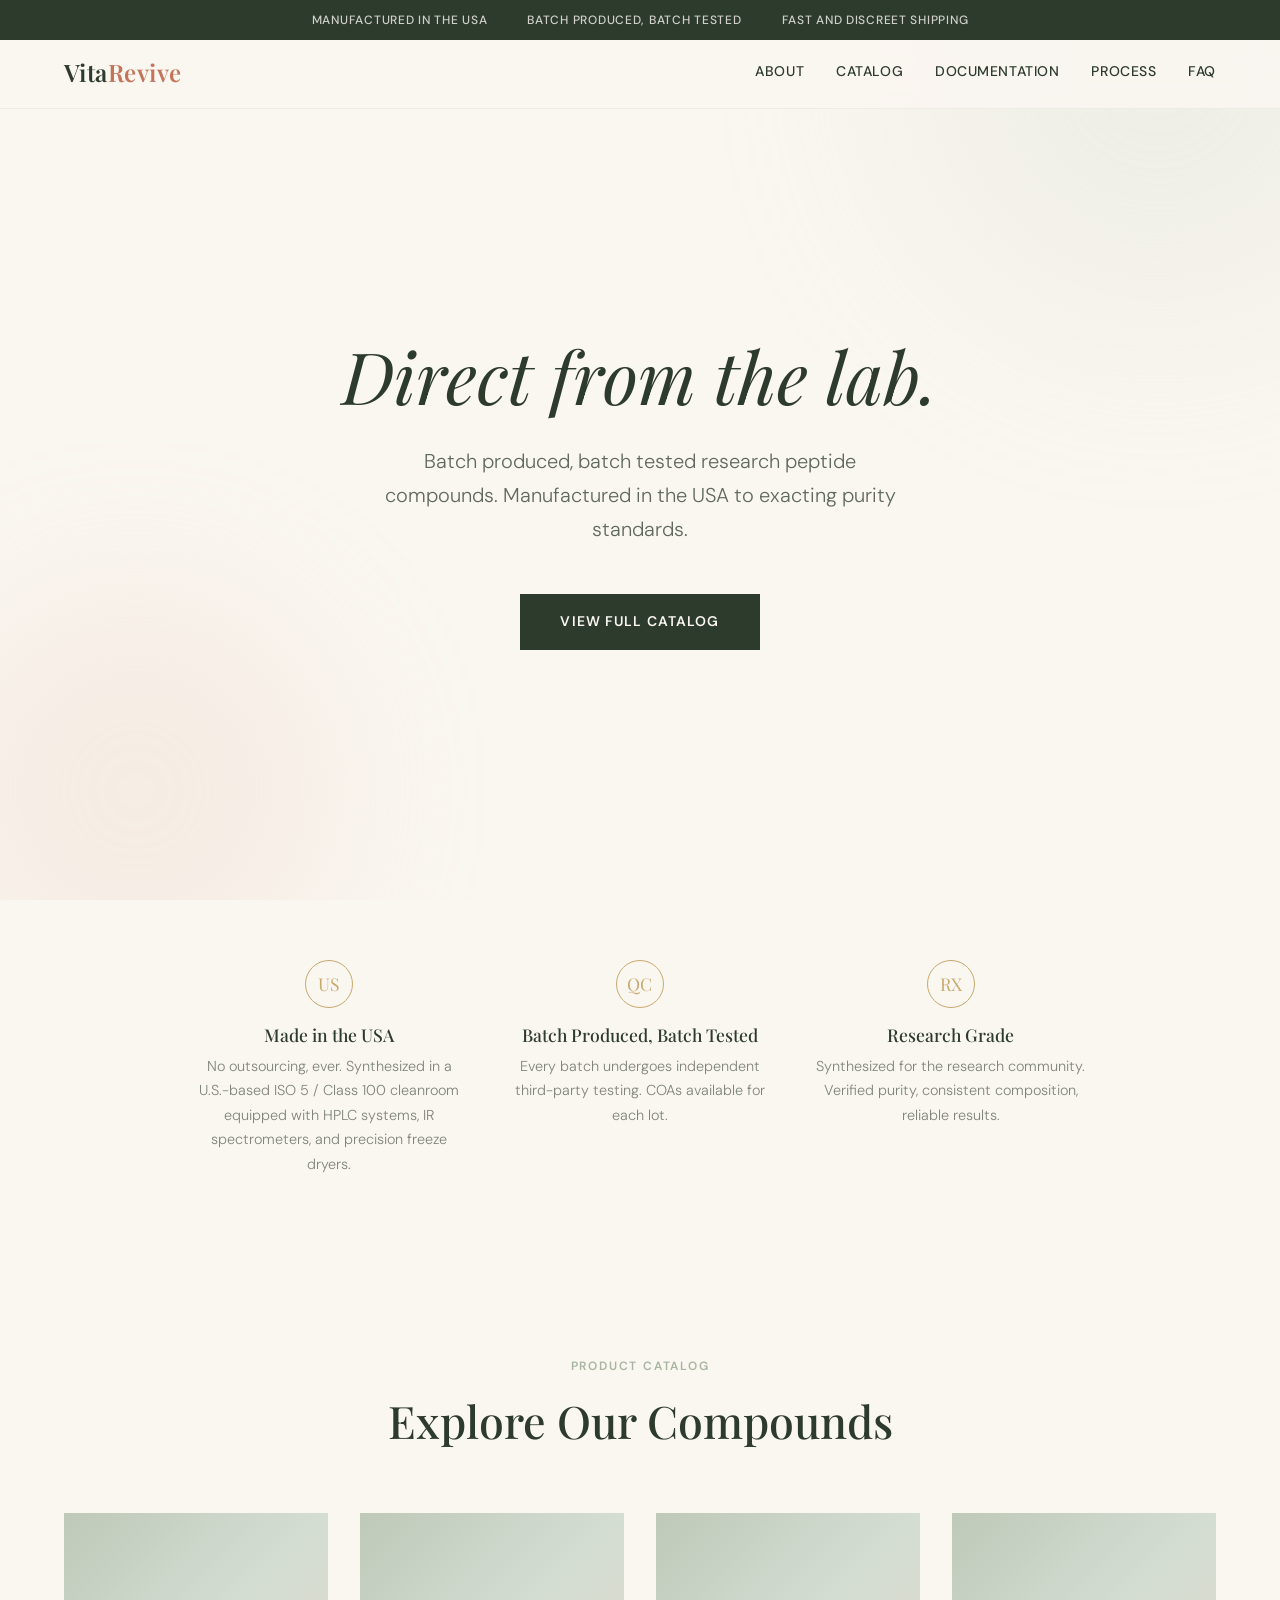
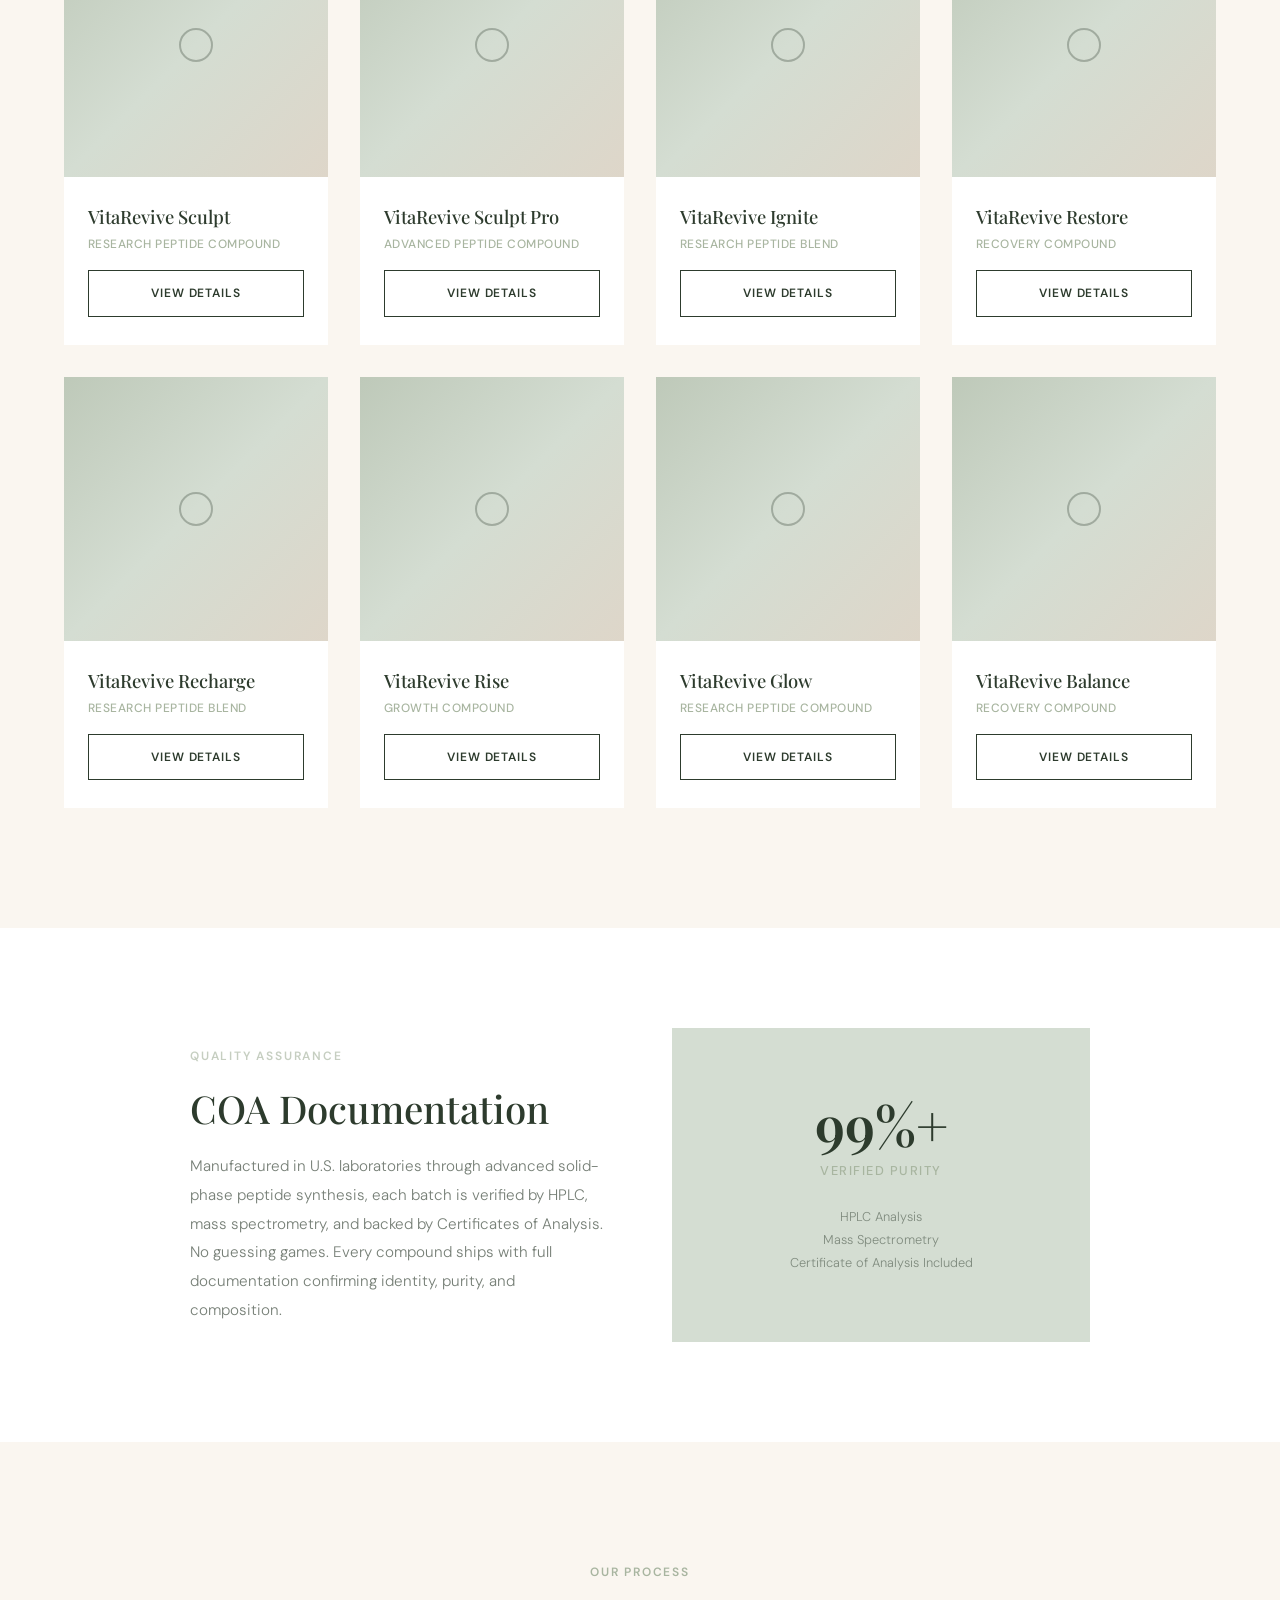
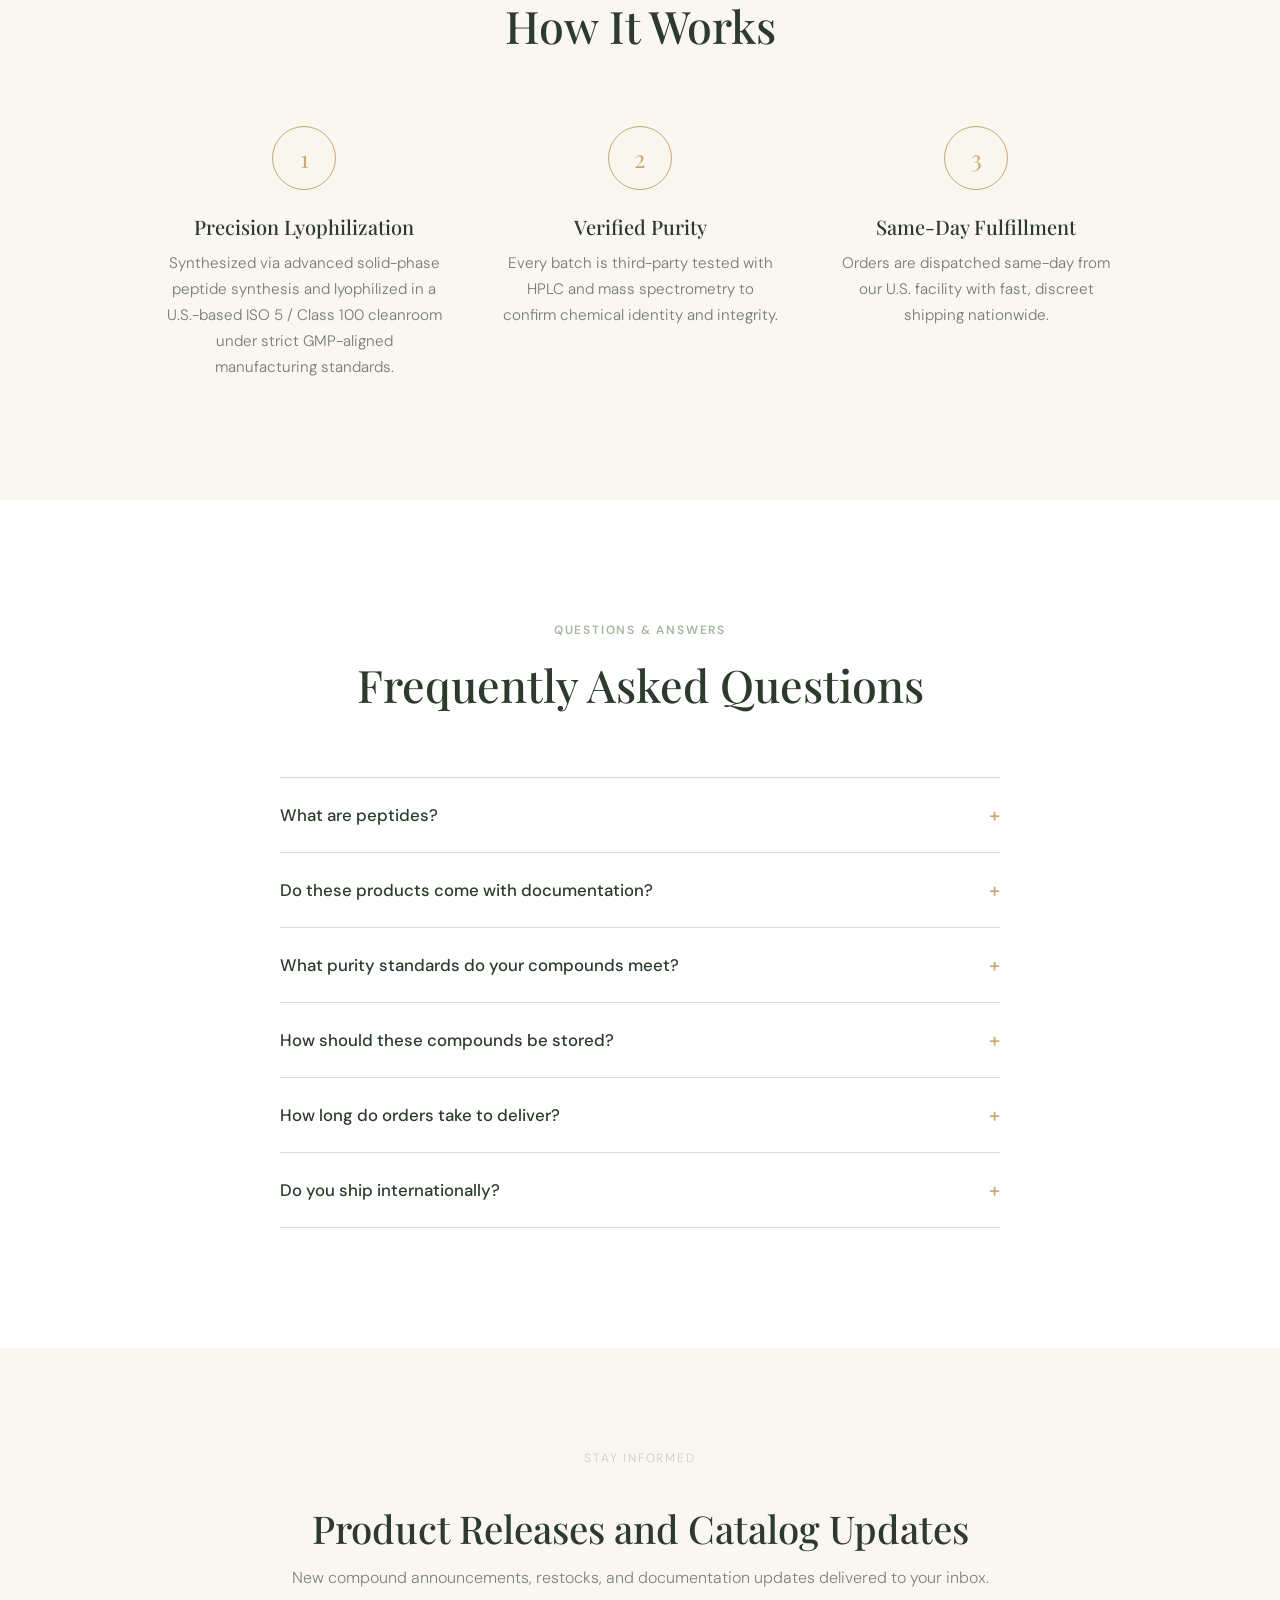
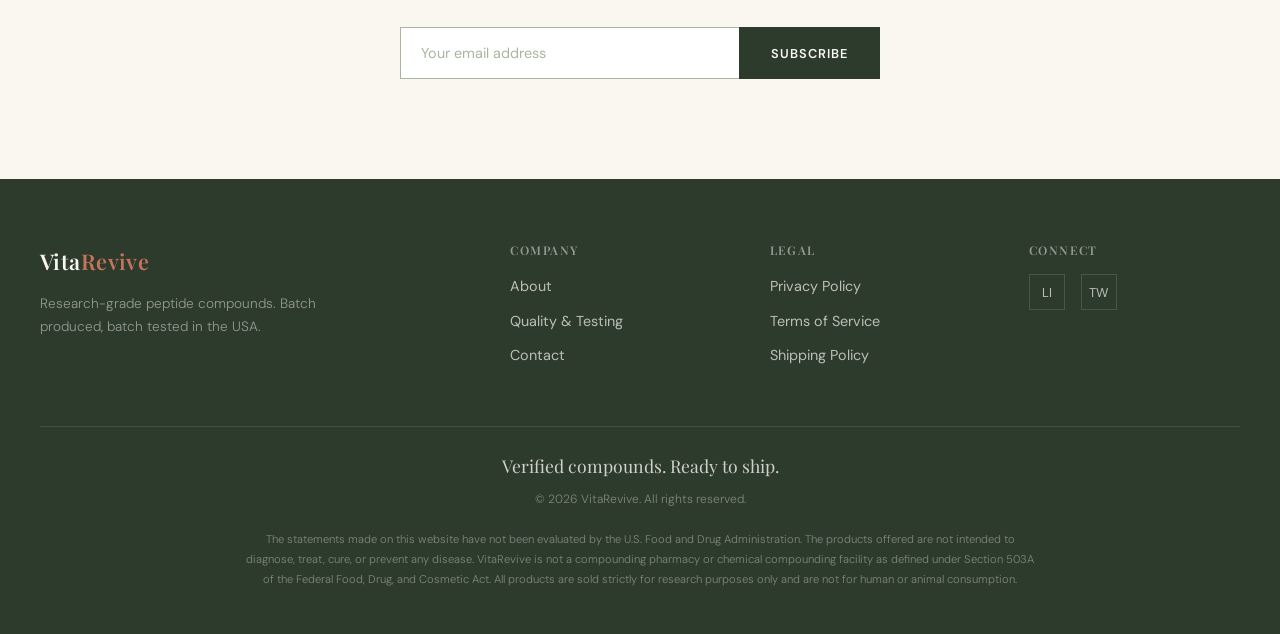
==== commit 7a723adb: "Tone down RUO disclosures - more lowkey, keep footer disclaimer" ====
--- a/index.html
+++ b/index.html
@@ -125,7 +125,7 @@
 .footer-bottom{border-top:1px solid rgba(250,246,240,.1);padding-top:24px}
 .footer-tagline{text-align:center;font-family:'Playfair Display',serif;font-size:1.1rem;margin-bottom:8px;opacity:.8}
 .footer-copy{text-align:center;font-size:.75rem;opacity:.4;font-weight:300;margin-bottom:20px}
-.footer-disclaimer{max-width:800px;margin:0 auto;padding:20px 24px;border:1px solid rgba(250,246,240,.15);background:rgba(250,246,240,.04);font-size:.78rem;opacity:.65;font-weight:300;line-height:2;text-align:center}
+.footer-disclaimer{max-width:800px;margin:0 auto 12px;padding:0;font-size:.7rem;opacity:.4;font-weight:300;line-height:1.8;text-align:center}
 /* ANIMATIONS */
 .fade-in{opacity:0;transform:translateY(30px);transition:opacity .8s ease,transform .8s ease}
 .fade-in.visible{opacity:1;transform:translateY(0)}
@@ -155,9 +155,8 @@
 
 <!-- TOP BAR -->
 <div class="top-bar">
-<span>Research Use Only</span>
+<span>Manufactured in the USA</span>
 <span>Batch Produced, Batch Tested</span>
-<span>Manufactured in the USA</span>
 <span>Fast and Discreet Shipping</span>
 </div>
 
@@ -194,15 +193,6 @@
 </div>
 </section>
 
-<!-- RUO BLOCK -->
-<section class="ruo-block" id="about">
-<div class="ruo-inner fade-in">
-<p class="section-label">Research Use Only</p>
-<h2>Not for Human or Animal Consumption</h2>
-<p>All products from VitaRevive are intended solely for laboratory research purposes and are not for human or animal consumption. These materials are for in-vitro research only and must be handled by qualified professionals in controlled laboratory environments. By purchasing, the buyer agrees to use these products in compliance with all applicable laws and regulations.</p>
-</div>
-</section>
-
 <!-- TRUST BAR -->
 <section class="trust-bar">
 <div class="trust-grid fade-in">
@@ -237,7 +227,6 @@
 <div class="product-info">
 <h3>VitaRevive Sculpt</h3>
 <p class="product-cat">Research Peptide Compound</p>
-<p class="product-ruo">For Research Use Only</p>
 <a href="#" class="btn btn-outline">View Details</a>
 </div>
 </div>
@@ -246,7 +235,6 @@
 <div class="product-info">
 <h3>VitaRevive Sculpt Pro</h3>
 <p class="product-cat">Advanced Peptide Compound</p>
-<p class="product-ruo">For Research Use Only</p>
 <a href="#" class="btn btn-outline">View Details</a>
 </div>
 </div>
@@ -255,7 +243,6 @@
 <div class="product-info">
 <h3>VitaRevive Ignite</h3>
 <p class="product-cat">Research Peptide Blend</p>
-<p class="product-ruo">For Research Use Only</p>
 <a href="#" class="btn btn-outline">View Details</a>
 </div>
 </div>
@@ -264,7 +251,6 @@
 <div class="product-info">
 <h3>VitaRevive Restore</h3>
 <p class="product-cat">Recovery Compound</p>
-<p class="product-ruo">For Research Use Only</p>
 <a href="#" class="btn btn-outline">View Details</a>
 </div>
 </div>
@@ -273,7 +259,6 @@
 <div class="product-info">
 <h3>VitaRevive Recharge</h3>
 <p class="product-cat">Research Peptide Blend</p>
-<p class="product-ruo">For Research Use Only</p>
 <a href="#" class="btn btn-outline">View Details</a>
 </div>
 </div>
@@ -282,7 +267,6 @@
 <div class="product-info">
 <h3>VitaRevive Rise</h3>
 <p class="product-cat">Growth Compound</p>
-<p class="product-ruo">For Research Use Only</p>
 <a href="#" class="btn btn-outline">View Details</a>
 </div>
 </div>
@@ -291,7 +275,6 @@
 <div class="product-info">
 <h3>VitaRevive Glow</h3>
 <p class="product-cat">Research Peptide Compound</p>
-<p class="product-ruo">For Research Use Only</p>
 <a href="#" class="btn btn-outline">View Details</a>
 </div>
 </div>
@@ -300,7 +283,6 @@
 <div class="product-info">
 <h3>VitaRevive Balance</h3>
 <p class="product-cat">Recovery Compound</p>
-<p class="product-ruo">For Research Use Only</p>
 <a href="#" class="btn btn-outline">View Details</a>
 </div>
 </div>
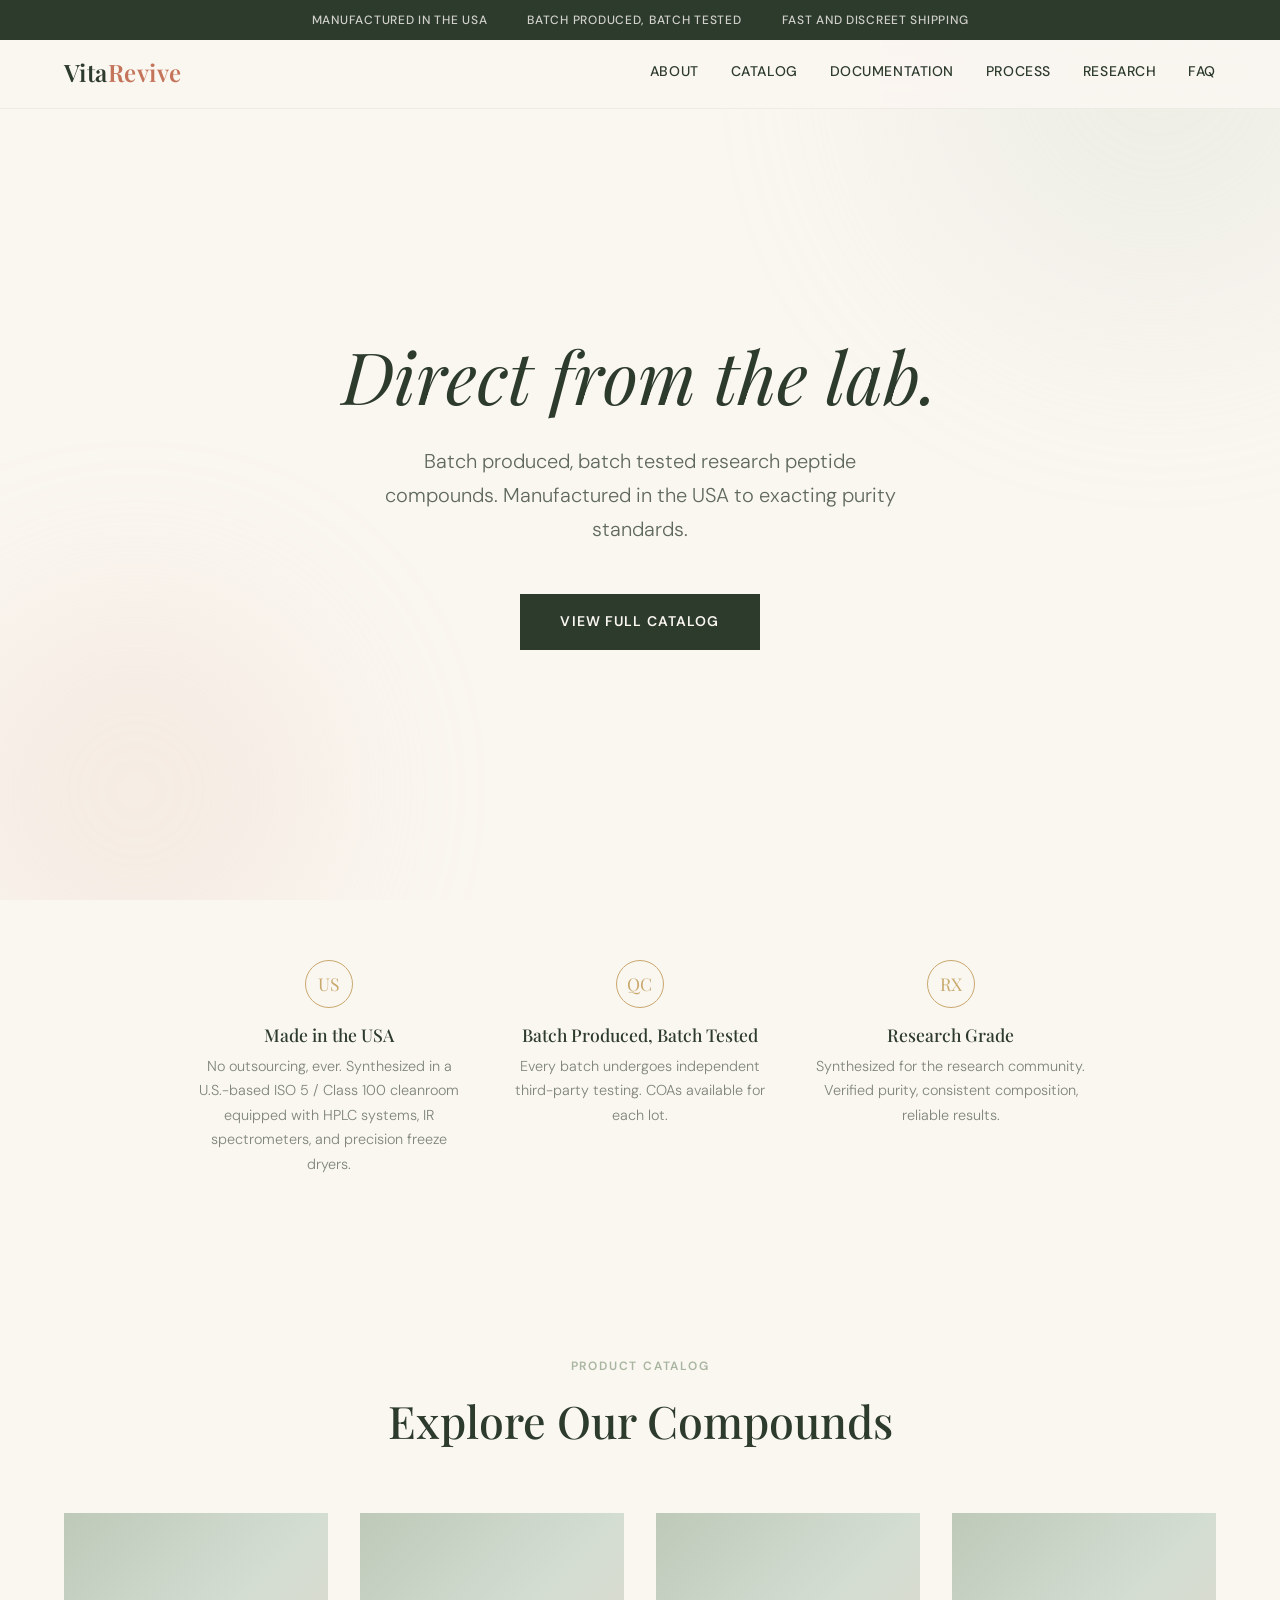
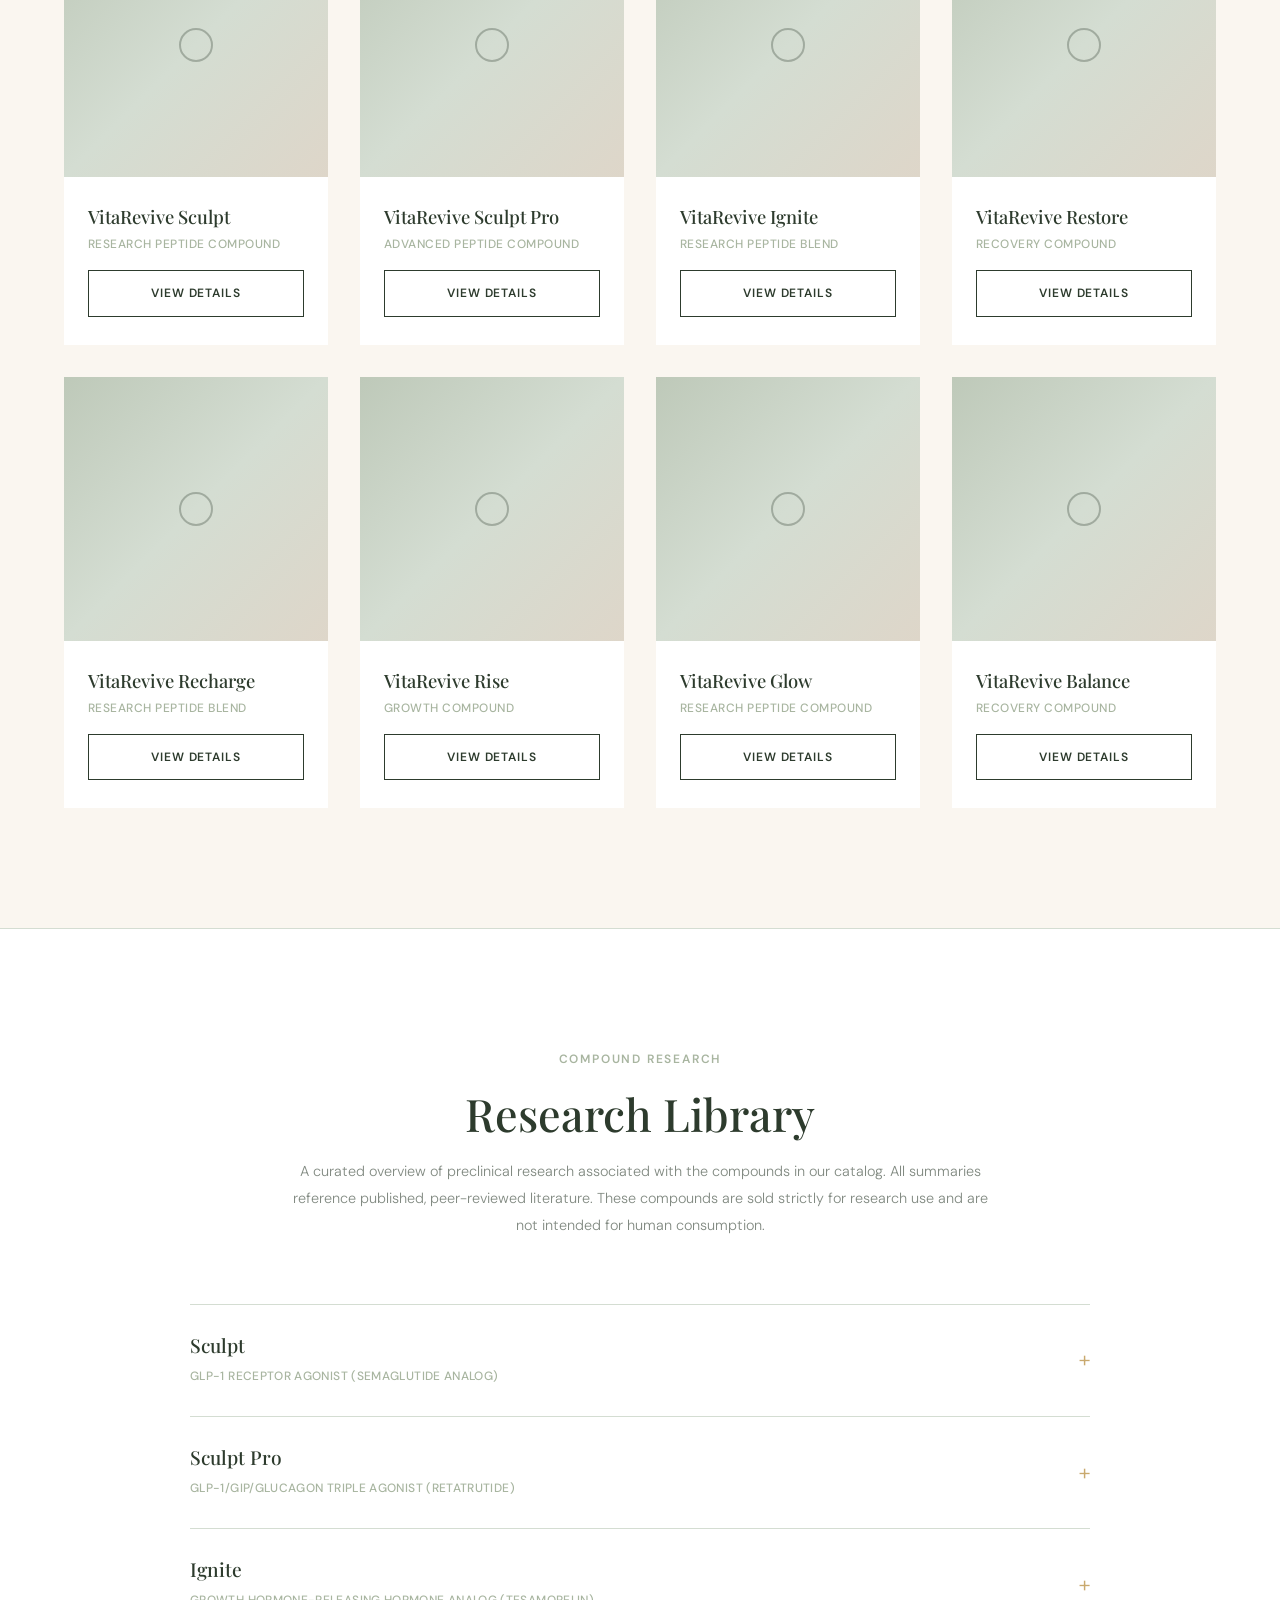
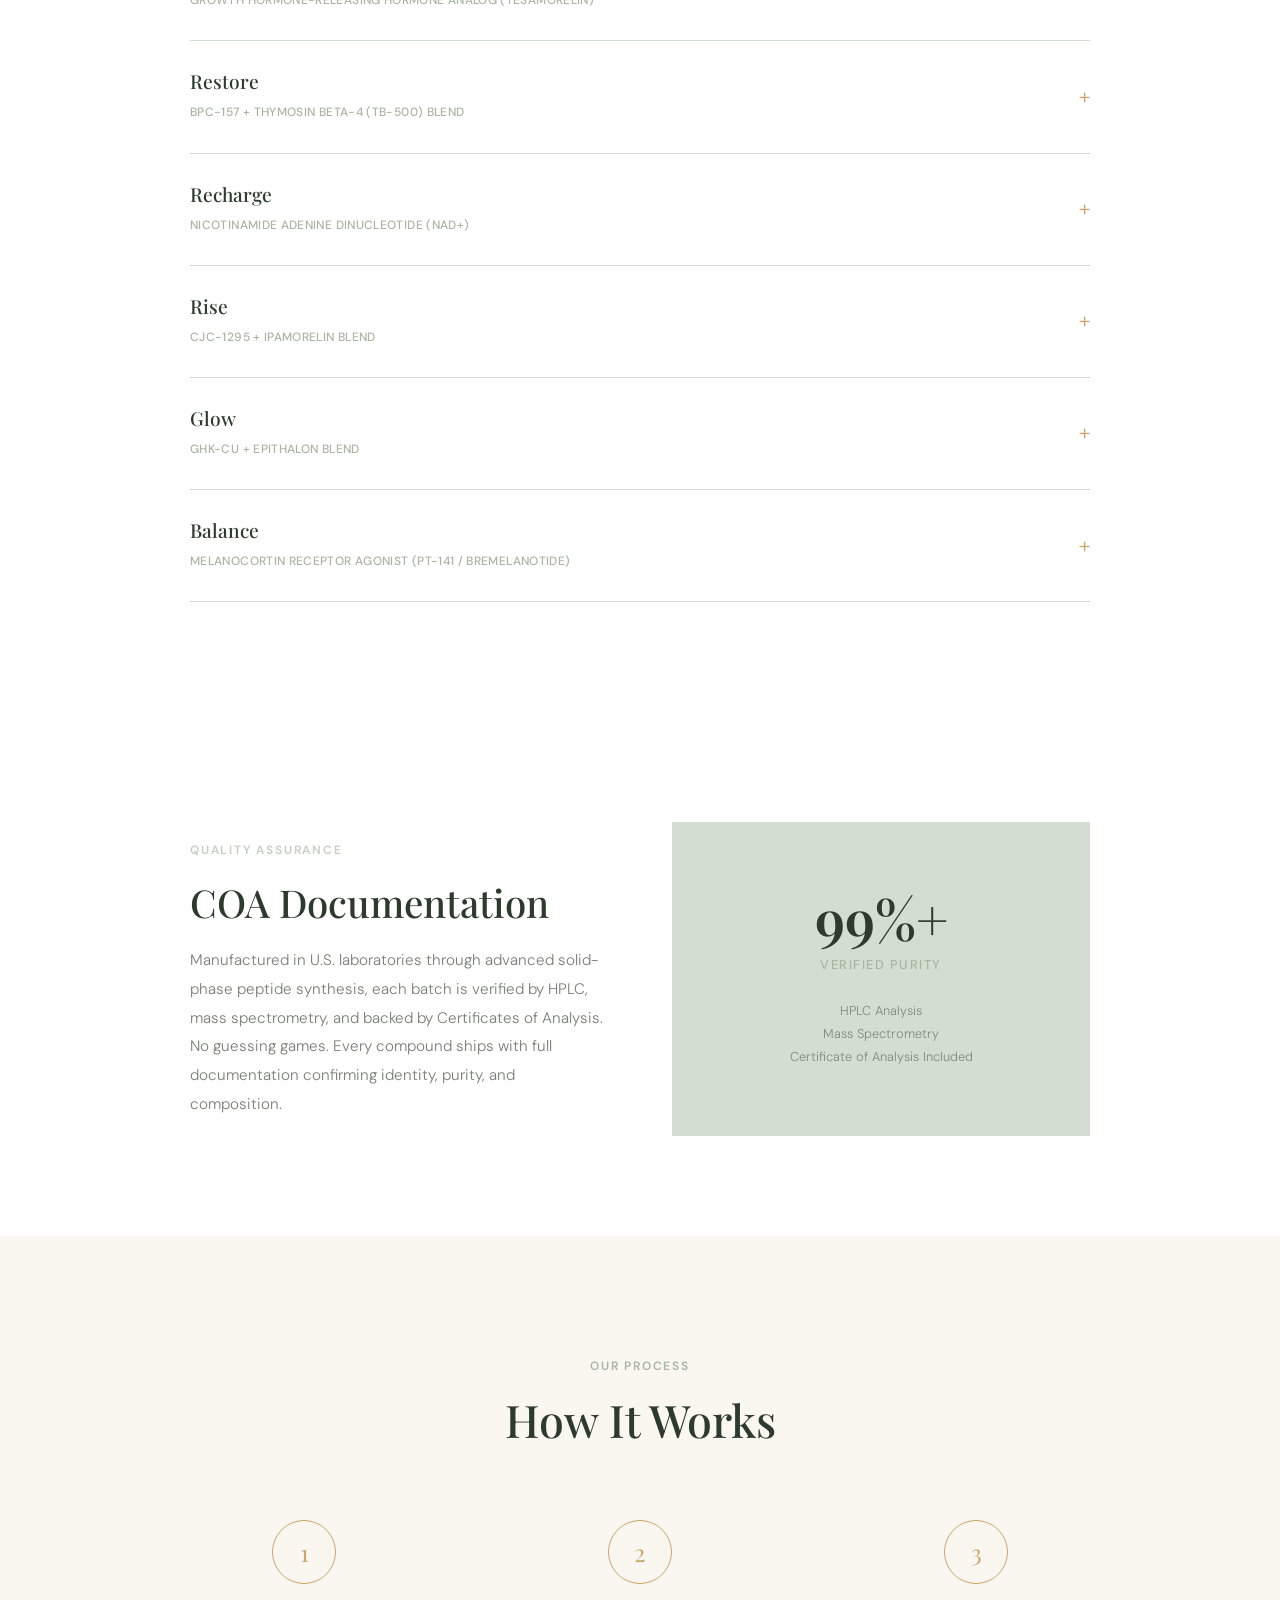
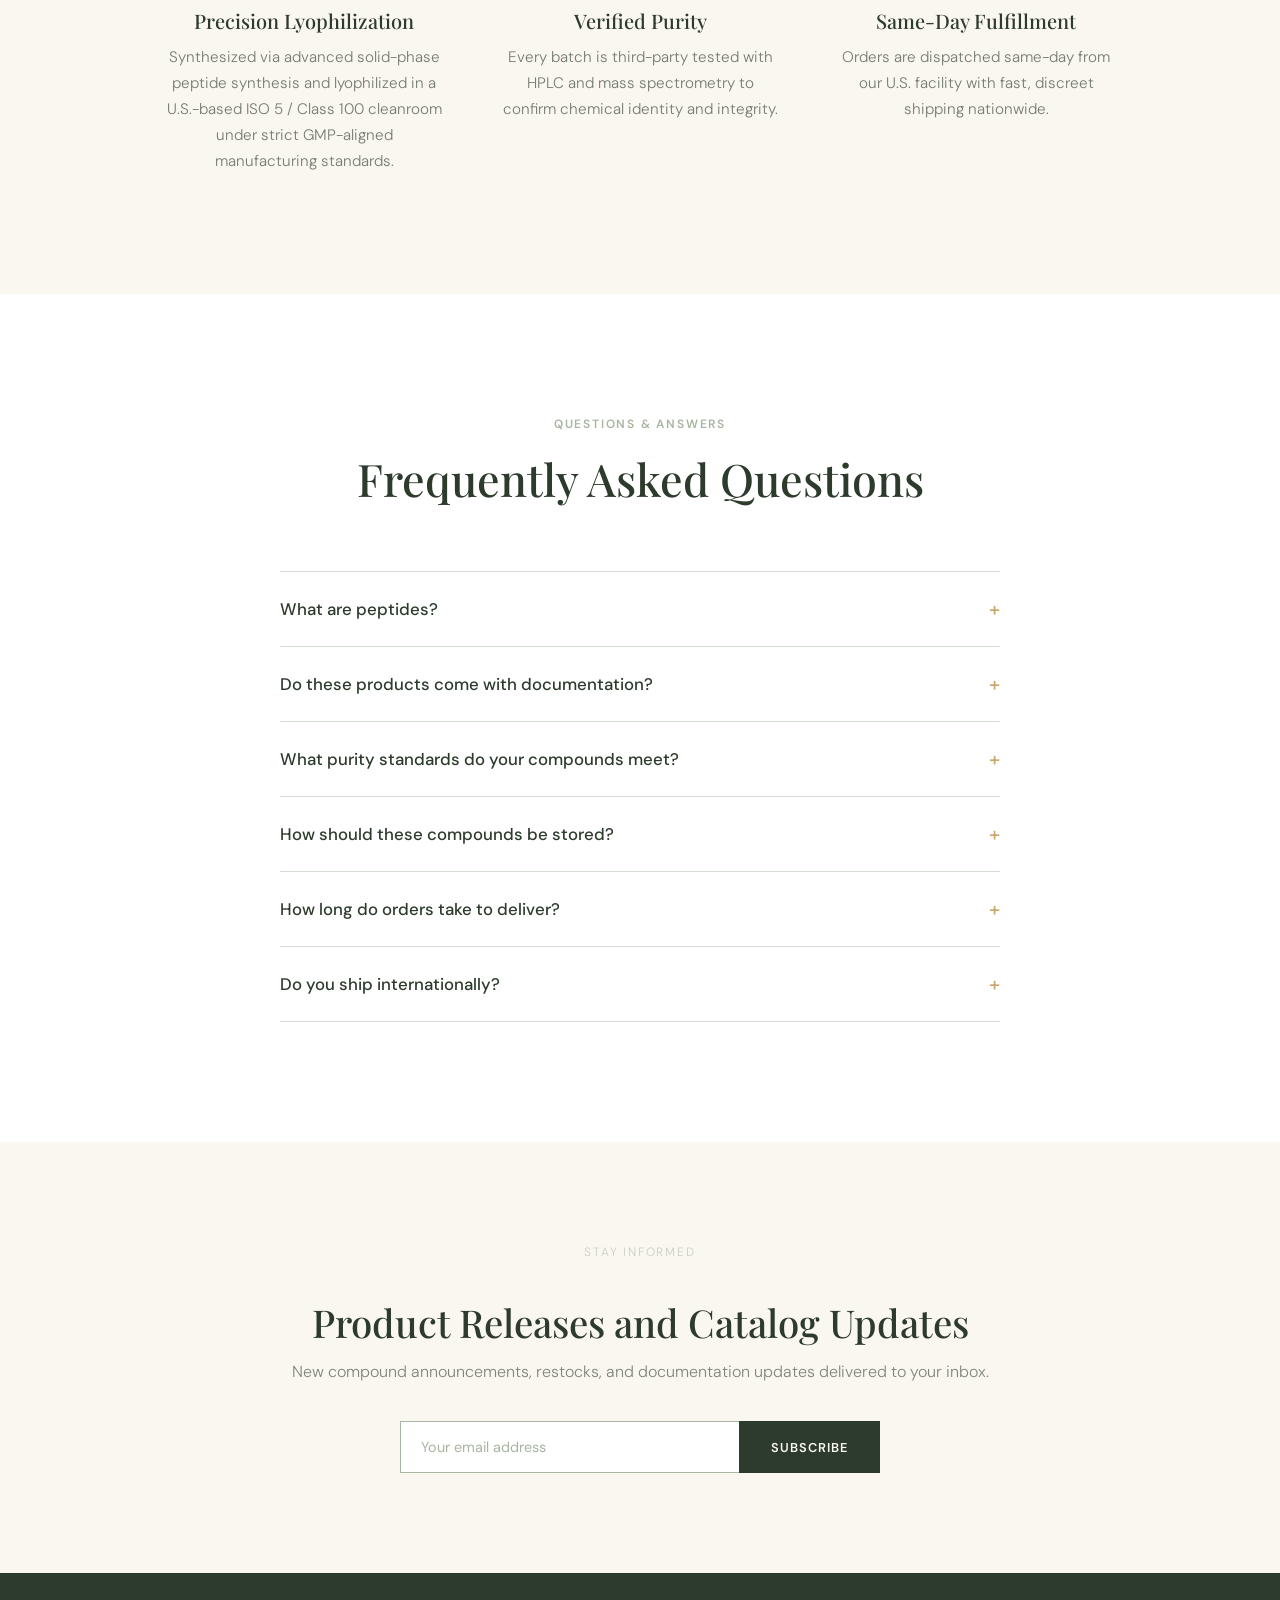
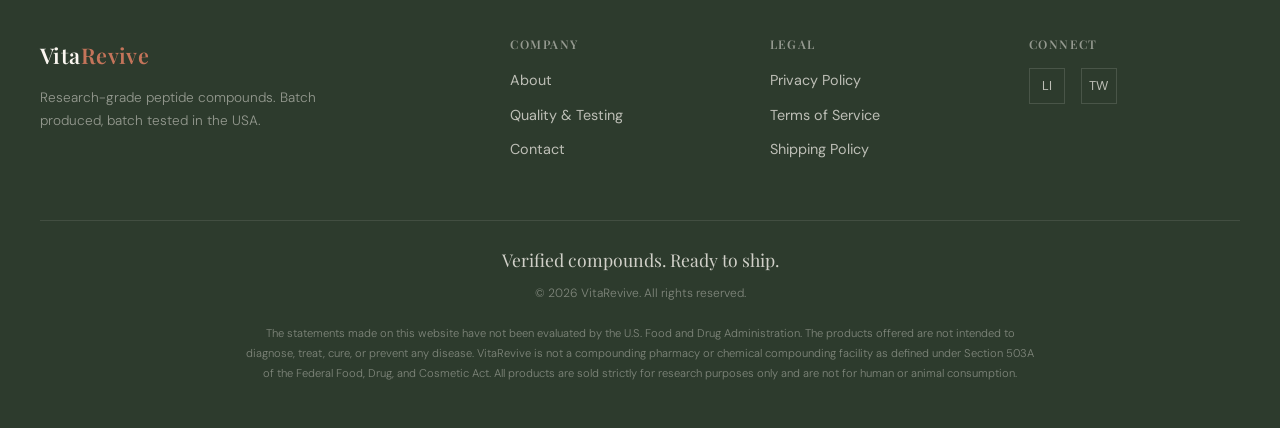
==== commit 696e47b0: "Add Research Library - 8 compounds with journal citations and preclinical summaries" ====
--- a/index.html
+++ b/index.html
@@ -126,6 +126,30 @@
 .footer-tagline{text-align:center;font-family:'Playfair Display',serif;font-size:1.1rem;margin-bottom:8px;opacity:.8}
 .footer-copy{text-align:center;font-size:.75rem;opacity:.4;font-weight:300;margin-bottom:20px}
 .footer-disclaimer{max-width:800px;margin:0 auto 12px;padding:0;font-size:.7rem;opacity:.4;font-weight:300;line-height:1.8;text-align:center}
+/* RESEARCH LIBRARY */
+.research-library{padding:120px 24px;background:var(--white);border-top:1px solid var(--euca)}
+.research-header{text-align:center;margin-bottom:64px}
+.research-header h2{font-size:clamp(1.8rem,4vw,2.8rem);color:var(--forest)}
+.research-intro{font-size:.9rem;color:var(--forest);opacity:.6;font-weight:300;line-height:1.9;max-width:700px;margin:16px auto 0}
+.research-grid{display:flex;flex-direction:column;gap:0;max-width:900px;margin:0 auto}
+.research-card{border-bottom:1px solid var(--euca)}
+.research-card:first-child{border-top:1px solid var(--euca)}
+.research-card-header{display:flex;justify-content:space-between;align-items:center;padding:28px 0;cursor:pointer;gap:16px}
+.research-card-header h3{font-family:'Playfair Display',serif;font-size:1.2rem;font-weight:500;color:var(--forest);margin-bottom:4px}
+.research-compound{font-size:.75rem;color:var(--sage);font-weight:500;letter-spacing:.03em;text-transform:uppercase}
+.research-toggle{font-size:1.4rem;color:var(--gold);flex-shrink:0;transition:transform .3s;font-weight:300}
+.research-card.open .research-toggle{transform:rotate(45deg)}
+.research-card-body{max-height:0;overflow:hidden;transition:max-height .5s ease,padding .3s ease}
+.research-card.open .research-card-body{max-height:800px;padding-bottom:32px}
+.research-summary{font-size:.9rem;color:var(--forest);opacity:.7;font-weight:300;line-height:1.9;margin-bottom:24px}
+.research-card-body h4{font-size:.75rem;font-weight:600;letter-spacing:.1em;text-transform:uppercase;color:var(--sage);margin-bottom:12px}
+.research-card-body ul{list-style:none;padding:0;margin:0 0 28px}
+.research-card-body ul li{font-size:.85rem;color:var(--forest);opacity:.65;font-weight:300;line-height:1.8;padding:4px 0 4px 20px;position:relative}
+.research-card-body ul li::before{content:'';position:absolute;left:0;top:12px;width:6px;height:6px;border:1px solid var(--gold);border-radius:50%}
+.research-citations{border-top:1px solid var(--euca);padding-top:20px}
+.research-citations p{font-size:.8rem;color:var(--forest);opacity:.55;font-weight:300;line-height:1.8;margin-bottom:8px}
+.research-citations a{color:var(--terra);text-decoration:underline;text-underline-offset:2px}
+.research-citations a:hover{opacity:.7}
 /* ANIMATIONS */
 .fade-in{opacity:0;transform:translateY(30px);transition:opacity .8s ease,transform .8s ease}
 .fade-in.visible{opacity:1;transform:translateY(0)}
@@ -169,6 +193,7 @@
 <a href="#products">Catalog</a>
 <a href="#coa">Documentation</a>
 <a href="#how">Process</a>
+<a href="#research">Research</a>
 <a href="#faq">FAQ</a>
 </div>
 <button class="hamburger" onclick="document.querySelector('.mobile-menu').classList.toggle('open')" aria-label="Menu">
@@ -181,6 +206,7 @@
 <a href="#products" onclick="this.parentElement.classList.remove('open')">Catalog</a>
 <a href="#coa" onclick="this.parentElement.classList.remove('open')">Documentation</a>
 <a href="#how" onclick="this.parentElement.classList.remove('open')">Process</a>
+<a href="#research" onclick="this.parentElement.classList.remove('open')">Research</a>
 <a href="#faq" onclick="this.parentElement.classList.remove('open')">FAQ</a>
 </div>
 
@@ -286,6 +312,225 @@
 <a href="#" class="btn btn-outline">View Details</a>
 </div>
 </div>
+</div>
+</div>
+</section>
+
+<!-- RESEARCH LIBRARY -->
+<section class="research-library" id="research">
+<div class="container">
+<div class="research-header fade-in">
+<p class="section-label">Compound Research</p>
+<h2>Research Library</h2>
+<p class="research-intro">A curated overview of preclinical research associated with the compounds in our catalog. All summaries reference published, peer-reviewed literature. These compounds are sold strictly for research use and are not intended for human consumption.</p>
+</div>
+
+<div class="research-grid fade-in">
+
+<!-- Sculpt — Semaglutide -->
+<div class="research-card">
+<div class="research-card-header" onclick="this.parentElement.classList.toggle('open')">
+<div>
+<h3>Sculpt</h3>
+<span class="research-compound">GLP-1 Receptor Agonist (Semaglutide Analog)</span>
+</div>
+<span class="research-toggle">+</span>
+</div>
+<div class="research-card-body">
+<p class="research-summary">Semaglutide is a glucagon-like peptide-1 (GLP-1) receptor agonist that has been extensively studied in preclinical models of metabolic regulation. Research in experimental settings has demonstrated its role in modulating glucose homeostasis, insulin secretion, and appetite signaling pathways. Preclinical investigations suggest activity in central nervous system appetite circuits and peripheral metabolic tissues.</p>
+<h4>Key Research Areas</h4>
+<ul>
+<li>GLP-1 receptor-mediated glucose homeostasis and insulin secretagogue activity in pancreatic beta-cell models</li>
+<li>Hypothalamic appetite signaling and energy intake regulation observed in rodent studies</li>
+<li>Gastric motility modulation and nutrient absorption kinetics in preclinical gastrointestinal models</li>
+<li>Cardiovascular biomarker modulation studied in experimental metabolic syndrome paradigms</li>
+</ul>
+<div class="research-citations">
+<h4>References</h4>
+<p>Knudsen LB, Lau J. The discovery and development of liraglutide and semaglutide. <em>Frontiers in Endocrinology</em>. 2019;10:155. <a href="https://doi.org/10.3389/fendo.2019.00155" target="_blank" rel="noopener">doi:10.3389/fendo.2019.00155</a></p>
+<p>Gabery S, et al. Semaglutide lowers body weight in rodents via distributed neural pathways. <em>JCI Insight</em>. 2020;5(6):e133429. <a href="https://doi.org/10.1172/jci.insight.133429" target="_blank" rel="noopener">doi:10.1172/jci.insight.133429</a></p>
+</div>
+</div>
+</div>
+
+<!-- Sculpt Pro — Retatrutide -->
+<div class="research-card">
+<div class="research-card-header" onclick="this.parentElement.classList.toggle('open')">
+<div>
+<h3>Sculpt Pro</h3>
+<span class="research-compound">GLP-1/GIP/Glucagon Triple Agonist (Retatrutide)</span>
+</div>
+<span class="research-toggle">+</span>
+</div>
+<div class="research-card-body">
+<p class="research-summary">Retatrutide is a triple-hormone receptor agonist targeting GLP-1, GIP, and glucagon receptors simultaneously. Preclinical research has examined its capacity to engage multiple metabolic pathways concurrently, including energy expenditure, lipid oxidation, and hepatic glucose output. Studies in experimental models suggest enhanced metabolic activity relative to single- or dual-agonist compounds.</p>
+<h4>Key Research Areas</h4>
+<ul>
+<li>Simultaneous GLP-1, GIP, and glucagon receptor engagement and downstream signaling cascades</li>
+<li>Hepatic lipid metabolism and triglyceride clearance studied in preclinical obesity models</li>
+<li>Energy expenditure modulation via glucagon receptor-mediated thermogenic pathways</li>
+<li>Incretin-axis potentiation and glycemic control in experimental metabolic paradigms</li>
+</ul>
+<div class="research-citations">
+<h4>References</h4>
+<p>Coskun T, et al. LY3437943, a novel triple GIP, GLP-1, and glucagon receptor agonist for glycemic control and weight loss. <em>Cell Metabolism</em>. 2022;34(8):1234-1247.e9. <a href="https://doi.org/10.1016/j.cmet.2022.07.013" target="_blank" rel="noopener">doi:10.1016/j.cmet.2022.07.013</a></p>
+</div>
+</div>
+</div>
+
+<!-- Ignite — Tesamorelin -->
+<div class="research-card">
+<div class="research-card-header" onclick="this.parentElement.classList.toggle('open')">
+<div>
+<h3>Ignite</h3>
+<span class="research-compound">Growth Hormone-Releasing Hormone Analog (Tesamorelin)</span>
+</div>
+<span class="research-toggle">+</span>
+</div>
+<div class="research-card-body">
+<p class="research-summary">Tesamorelin is a synthetic analog of growth hormone-releasing hormone (GHRH) that has been studied in preclinical models for its effects on pituitary somatotroph stimulation and downstream growth hormone (GH) secretion. Research in laboratory settings has examined its influence on body composition parameters, visceral adiposity, and IGF-1 axis regulation. Experimental models have also explored its role in lipodystrophy-associated metabolic disturbances.</p>
+<h4>Key Research Areas</h4>
+<ul>
+<li>Pituitary GH secretagogue activity and pulsatile growth hormone release patterns in experimental models</li>
+<li>Visceral adipose tissue reduction and lipolytic pathway activation observed in preclinical studies</li>
+<li>IGF-1 axis modulation and downstream anabolic signaling in tissue culture systems</li>
+</ul>
+<div class="research-citations">
+<h4>References</h4>
+<p>Stanley TL, et al. Effect of tesamorelin on visceral fat and liver fat in HIV-infected patients with abdominal fat accumulation. <em>JAMA</em>. 2014;312(4):380-389. <a href="https://doi.org/10.1001/jama.2014.8334" target="_blank" rel="noopener">doi:10.1001/jama.2014.8334</a></p>
+<p>Falutz J, et al. Metabolic effects of a growth hormone-releasing factor in patients with HIV. <em>New England Journal of Medicine</em>. 2007;357(23):2359-2370. <a href="https://doi.org/10.1056/NEJMoa072375" target="_blank" rel="noopener">doi:10.1056/NEJMoa072375</a></p>
+</div>
+</div>
+</div>
+
+<!-- Restore — BPC-157 + TB-500 -->
+<div class="research-card">
+<div class="research-card-header" onclick="this.parentElement.classList.toggle('open')">
+<div>
+<h3>Restore</h3>
+<span class="research-compound">BPC-157 + Thymosin Beta-4 (TB-500) Blend</span>
+</div>
+<span class="research-toggle">+</span>
+</div>
+<div class="research-card-body">
+<p class="research-summary">BPC-157 (Body Protection Compound-157) and Thymosin Beta-4 have been independently studied in preclinical models of tissue repair, angiogenesis, and wound healing. BPC-157 research highlights activity in collagen regulation, extracellular matrix remodeling, and cytoprotective mechanisms. TB-500 has been investigated for its role in actin sequestration, cellular migration, and anti-inflammatory signaling in experimental wound models.</p>
+<h4>Key Research Areas</h4>
+<ul>
+<li>Collagen synthesis regulation and extracellular matrix remodeling in connective tissue models</li>
+<li>Angiogenic pathway activation including VEGF and nitric oxide signaling observed in laboratory settings</li>
+<li>Actin-mediated cellular migration and wound closure kinetics studied in in vitro assays</li>
+<li>Cytoprotective and anti-inflammatory mechanisms in preclinical gastrointestinal and musculoskeletal models</li>
+</ul>
+<div class="research-citations">
+<h4>References</h4>
+<p>Sikiric P, et al. Brain-gut axis and pentadecapeptide BPC 157: theoretical and practical implications. <em>Current Neuropharmacology</em>. 2016;14(8):857-865. <a href="https://doi.org/10.2174/1570159X13666160502153022" target="_blank" rel="noopener">doi:10.2174/1570159X13666160502153022</a></p>
+<p>Sosne G, et al. Thymosin beta 4: a potential novel therapy for neurotrophic keratopathy, dry eye, and ocular surface diseases. <em>Vitamins and Hormones</em>. 2016;102:277-306. <a href="https://doi.org/10.1016/bs.vh.2016.04.012" target="_blank" rel="noopener">doi:10.1016/bs.vh.2016.04.012</a></p>
+</div>
+</div>
+</div>
+
+<!-- Recharge — NAD+ -->
+<div class="research-card">
+<div class="research-card-header" onclick="this.parentElement.classList.toggle('open')">
+<div>
+<h3>Recharge</h3>
+<span class="research-compound">Nicotinamide Adenine Dinucleotide (NAD+)</span>
+</div>
+<span class="research-toggle">+</span>
+</div>
+<div class="research-card-body">
+<p class="research-summary">NAD+ is a critical coenzyme involved in cellular redox reactions, mitochondrial electron transport, and sirtuin-dependent signaling pathways. Preclinical research has extensively characterized the role of NAD+ in cellular energy metabolism, DNA repair mechanisms, and oxidative stress responses. Studies in experimental models suggest that NAD+ bioavailability influences mitochondrial function, epigenetic regulation, and cellular senescence pathways.</p>
+<h4>Key Research Areas</h4>
+<ul>
+<li>Mitochondrial electron transport chain function and oxidative phosphorylation efficiency in cellular models</li>
+<li>Sirtuin (SIRT1-7) activation and downstream effects on chromatin remodeling and gene expression</li>
+<li>PARP-mediated DNA damage repair and genomic stability studied in preclinical aging models</li>
+<li>Oxidative stress attenuation and reactive oxygen species scavenging in neuronal and hepatic cell lines</li>
+</ul>
+<div class="research-citations">
+<h4>References</h4>
+<p>Yoshino J, Baur JA, Imai S. NAD+ intermediates: the biology and therapeutic potential of NMN and NR. <em>Cell Metabolism</em>. 2018;27(3):513-528. <a href="https://doi.org/10.1016/j.cmet.2017.11.002" target="_blank" rel="noopener">doi:10.1016/j.cmet.2017.11.002</a></p>
+<p>Verdin E. NAD+ in aging, metabolism, and neurodegeneration. <em>Science</em>. 2015;350(6265):1208-1213. <a href="https://doi.org/10.1126/science.aac4854" target="_blank" rel="noopener">doi:10.1126/science.aac4854</a></p>
+</div>
+</div>
+</div>
+
+<!-- Rise — CJC-1295 + Ipamorelin -->
+<div class="research-card">
+<div class="research-card-header" onclick="this.parentElement.classList.toggle('open')">
+<div>
+<h3>Rise</h3>
+<span class="research-compound">CJC-1295 + Ipamorelin Blend</span>
+</div>
+<span class="research-toggle">+</span>
+</div>
+<div class="research-card-body">
+<p class="research-summary">CJC-1295 is a modified growth hormone-releasing hormone (GHRH) analog with extended half-life, while Ipamorelin is a selective growth hormone secretagogue receptor (GHS-R) agonist. Preclinical research has examined their combined effects on pulsatile growth hormone release and IGF-1 elevation. Studies in experimental models suggest synergistic amplification of GH secretion through complementary receptor pathways without significant perturbation of other pituitary hormones.</p>
+<h4>Key Research Areas</h4>
+<ul>
+<li>Synergistic pulsatile GH release via concurrent GHRH and ghrelin receptor pathway activation</li>
+<li>IGF-1 axis modulation and downstream anabolic signaling in preclinical tissue models</li>
+<li>Selectivity of GH secretion with minimal impact on cortisol, prolactin, and ACTH in experimental paradigms</li>
+</ul>
+<div class="research-citations">
+<h4>References</h4>
+<p>Teichman SL, et al. Prolonged stimulation of growth hormone (GH) and insulin-like growth factor I secretion by CJC-1295, a long-acting analog of GH-releasing hormone. <em>Journal of Clinical Endocrinology and Metabolism</em>. 2006;91(3):799-805. <a href="https://doi.org/10.1210/jc.2005-1536" target="_blank" rel="noopener">doi:10.1210/jc.2005-1536</a></p>
+<p>Raun K, et al. Ipamorelin, the first selective growth hormone secretagogue. <em>European Journal of Endocrinology</em>. 1998;139(5):552-561. <a href="https://doi.org/10.1530/eje.0.1390552" target="_blank" rel="noopener">doi:10.1530/eje.0.1390552</a></p>
+</div>
+</div>
+</div>
+
+<!-- Glow — GHK-Cu + Epithalon -->
+<div class="research-card">
+<div class="research-card-header" onclick="this.parentElement.classList.toggle('open')">
+<div>
+<h3>Glow</h3>
+<span class="research-compound">GHK-Cu + Epithalon Blend</span>
+</div>
+<span class="research-toggle">+</span>
+</div>
+<div class="research-card-body">
+<p class="research-summary">GHK-Cu (glycyl-L-histidyl-L-lysine copper complex) is a naturally occurring copper peptide studied in preclinical models for its effects on extracellular matrix proteins, collagen synthesis, and metalloproteinase regulation. Epithalon (epitalon) is a synthetic tetrapeptide analog of epithalamin that has been investigated in experimental models of telomere biology and telomerase activation. Together, these compounds represent distinct but complementary research targets in cellular aging and matrix biology.</p>
+<h4>Key Research Areas</h4>
+<ul>
+<li>Copper peptide-mediated collagen and glycosaminoglycan synthesis in dermal fibroblast models</li>
+<li>Telomerase activation and telomere elongation studied in cell culture and rodent aging models</li>
+<li>Extracellular matrix remodeling and metalloproteinase regulation observed in wound healing assays</li>
+<li>Antioxidant gene expression modulation via Nrf2 pathway activation in preclinical oxidative stress models</li>
+</ul>
+<div class="research-citations">
+<h4>References</h4>
+<p>Pickart L, Vasquez-Soltero JM, Margolina A. GHK peptide as a natural modulator of multiple cellular pathways in skin regeneration. <em>BioMed Research International</em>. 2015;2015:648108. <a href="https://doi.org/10.1155/2015/648108" target="_blank" rel="noopener">doi:10.1155/2015/648108</a></p>
+<p>Khavinson VK, et al. Peptide epitalon activates chromatin at the old age. <em>Neuroendocrinology Letters</em>. 2003;24(5):329-333. PMID: 14647007.</p>
+</div>
+</div>
+</div>
+
+<!-- Balance — PT-141 -->
+<div class="research-card">
+<div class="research-card-header" onclick="this.parentElement.classList.toggle('open')">
+<div>
+<h3>Balance</h3>
+<span class="research-compound">Melanocortin Receptor Agonist (PT-141 / Bremelanotide)</span>
+</div>
+<span class="research-toggle">+</span>
+</div>
+<div class="research-card-body">
+<p class="research-summary">PT-141 (bremelanotide) is a synthetic cyclic heptapeptide melanocortin receptor agonist that has been studied in preclinical models for its activity at MC3R and MC4R receptor subtypes. Research in experimental settings has characterized its role in central melanocortin signaling pathways, which are implicated in a range of neuroendocrine and behavioral responses. Preclinical investigations suggest activity in hypothalamic circuits involved in autonomic and neuroendocrine regulation.</p>
+<h4>Key Research Areas</h4>
+<ul>
+<li>MC3R and MC4R receptor binding affinity and selectivity profiling in receptor expression systems</li>
+<li>Central melanocortin pathway activation and downstream neuroendocrine signaling in rodent models</li>
+<li>Hypothalamic-pituitary axis modulation studied in preclinical neuroendocrine paradigms</li>
+</ul>
+<div class="research-citations">
+<h4>References</h4>
+<p>Molinoff PB, et al. PT-141: a melanocortin agonist for the treatment of sexual dysfunction. <em>Annals of the New York Academy of Sciences</em>. 2003;994:96-102. <a href="https://doi.org/10.1111/j.1749-6632.2003.tb03167.x" target="_blank" rel="noopener">doi:10.1111/j.1749-6632.2003.tb03167.x</a></p>
+<p>Pfaus JG, et al. A role for melanocortins in the central regulation of female sexual function. <em>European Journal of Pharmacology</em>. 2004;505(1-3):11-20. <a href="https://doi.org/10.1016/j.ejphar.2004.10.026" target="_blank" rel="noopener">doi:10.1016/j.ejphar.2004.10.026</a></p>
+</div>
+</div>
+</div>
+
 </div>
 </div>
 </section>
